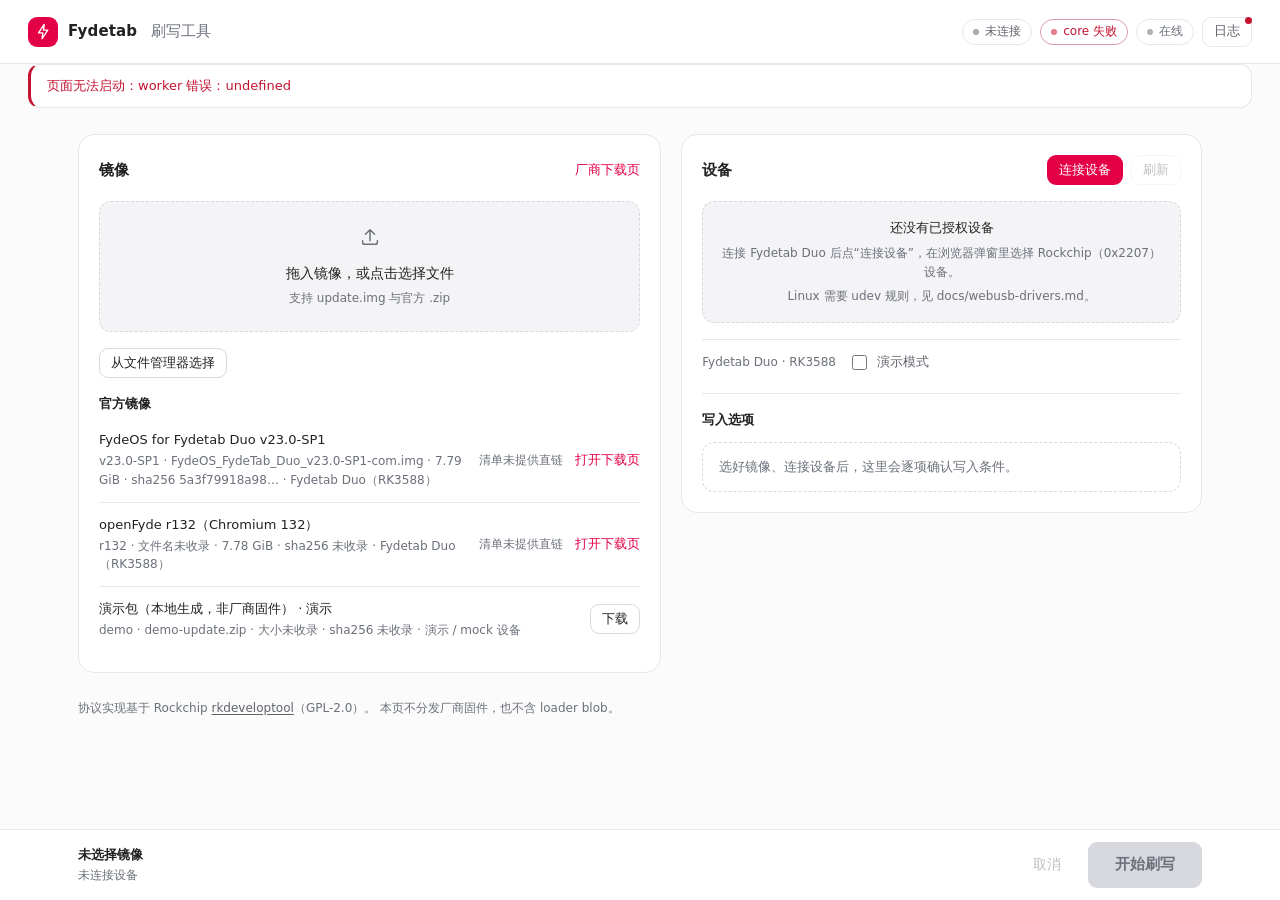
==== web/app/index.html @ c20f9115 "web/app: 重做界面为工作台布局（镜像 / 设备 / 写入 + 日志抽屉） 脱开旧的三区块纵向流，按刷写类工具的常见布局重排：左侧选镜像（拖放 + 官方清单），右侧设备与写入条件，主操作固定在底" ====
<!doctype html>
<html lang="zh-CN">
  <head>
    <meta charset="utf-8" />
    <meta name="viewport" content="width=device-width, initial-scale=1" />
    <meta name="color-scheme" content="light dark" />
    <meta name="theme-color" content="#fbfbfc" />
    <title>Fydetab 刷写工具</title>
    <link rel="manifest" href="./manifest.webmanifest" />
    <link rel="icon" href="./icons/icon-192.png" sizes="192x192" type="image/png" />
    <link rel="apple-touch-icon" href="./icons/icon-192.png" />
    <link rel="stylesheet" href="./styles.css" />
  </head>
  <body>
    <header class="appbar">
      <div class="brand">
        <span class="brand-mark" aria-hidden="true">
          <svg viewBox="0 0 24 24" width="17" height="17" fill="none" stroke="currentColor" stroke-width="1.9" stroke-linecap="round" stroke-linejoin="round">
            <path d="M13 2 5 14h6l-1 8 8-12h-6l1-8Z" />
          </svg>
        </span>
        <span class="brand-name">Fydetab <span class="brand-sub">刷写工具</span></span>
      </div>

      <div class="appbar-meta">
        <span id="mode-badge" class="pill" data-mode="none">未连接</span>
        <span id="core-badge" class="pill quiet" data-core="loading">内核加载中</span>
        <span id="net-badge" class="pill quiet" data-net="online">在线</span>
        <button id="btn-drawer" class="btn ghost small" type="button" aria-expanded="false" aria-controls="drawer">日志</button>
      </div>
    </header>

    <div id="banner" class="banner" role="status" hidden></div>

    <main id="main" class="board">
      <section class="panel panel-image" aria-labelledby="h-image">
        <header class="panel-head">
          <h2 id="h-image">镜像</h2>
          <a class="link" href="https://fydeos.io/download" target="_blank" rel="noreferrer">厂商下载页</a>
        </header>

        <label class="dropzone" id="dropzone" for="file-image" tabindex="0">
          <input id="file-image" type="file" accept=".img,.bin,.zip,application/octet-stream,application/zip" />
          <span class="dropzone-icon" aria-hidden="true">
            <svg viewBox="0 0 24 24" width="22" height="22" fill="none" stroke="currentColor" stroke-width="1.6" stroke-linecap="round" stroke-linejoin="round">
              <path d="M12 16V4m0 0L7 9m5-5 5 5" /><path d="M4 16v2a2 2 0 0 0 2 2h12a2 2 0 0 0 2-2v-2" />
            </svg>
          </span>
          <span class="dropzone-main" id="image-label">拖入镜像，或点击选择文件</span>
          <span class="dropzone-sub">支持 update.img 与官方 .zip</span>
        </label>

        <div class="row-actions">
          <button id="btn-pick-image" class="btn secondary small" type="button">从文件管理器选择</button>
          <button id="btn-demo-image" class="btn ghost small" type="button" hidden>载入演示镜像</button>
        </div>

        <div class="section-head">
          <h3>官方镜像</h3>
          <span id="catalog-note" class="note"></span>
        </div>
        <div id="image-catalog" class="catalog"><p class="muted">正在读取镜像清单…</p></div>

        <p id="fsa-note" class="note"></p>
        <pre id="image-summary" class="meta" hidden></pre>
        <pre id="zip-summary" class="meta" hidden></pre>

        <div id="download-progress" class="progress" hidden>
          <div class="track"><span id="download-bar" class="fill"></span></div>
          <div class="progress-row">
            <p id="download-text" class="progress-text"></p>
            <span class="progress-actions">
              <button id="btn-download-cancel" class="btn ghost small" type="button">取消</button>
              <a id="download-fallback" class="link" target="_blank" rel="noreferrer" hidden>新标签页打开</a>
            </span>
          </div>
        </div>

        <div class="verify">
          <div class="verify-head">
            <h3>完整性</h3>
            <span class="spacer"></span>
            <label class="check-inline">
              <input id="chk-full-verify" type="checkbox" checked />
              <span>完整校验</span>
            </label>
            <button id="btn-verify" class="btn ghost small" type="button" disabled>校验</button>
          </div>
          <div id="verify-progress" class="progress" hidden>
            <div class="track small"><span id="verify-bar" class="fill"></span></div>
            <p id="verify-progress-text" class="progress-text"></p>
          </div>
          <p id="verify-hint" class="note"></p>
          <ul id="verify-checks" class="checks compact"></ul>
          <p id="verify-summary" class="status-line" data-tone=""></p>
        </div>
      </section>

      <section class="panel panel-device" aria-labelledby="h-device">
        <header class="panel-head">
          <h2 id="h-device">设备</h2>
          <div class="panel-actions">
            <button id="btn-authorize" class="btn primary small" type="button">连接设备</button>
            <button id="btn-refresh" class="btn ghost small" type="button">刷新</button>
          </div>
        </header>

        <div id="devices" class="devices"></div>
        <p id="device-selected" class="note"></p>

        <div class="device-foot">
          <span class="note">Fydetab Duo · RK3588</span>
          <label class="check-inline">
            <input id="chk-mock" type="checkbox" />
            <span>演示模式</span>
          </label>
        </div>

        <div id="reconnect" class="reconnect" hidden>
          <h4>设备已断开</h4>
          <ol id="reconnect-steps"></ol>
          <div class="row-actions">
            <button id="btn-reconnect-auth" class="btn primary small" type="button">重新授权</button>
            <button id="btn-reconnect-dismiss" class="btn ghost small" type="button">稍后</button>
          </div>
        </div>

        <div class="write-block">
          <div class="section-head">
            <h3>写入选项</h3>
          </div>
          <ul id="checklist" class="checks gates"></ul>

          <div class="erase-row">
            <label class="field">
              <span>分区尾部未覆盖部分</span>
              <select id="erase-mode">
                <option value="none">保持原内容</option>
                <option value="fill">写 0xFF</option>
                <option value="erase-lba">ERASE_LBA 擦除</option>
              </select>
            </label>
            <label class="check-inline">
              <input id="chk-erase-confirm" type="checkbox" />
              <span>确认此处置</span>
            </label>
          </div>

          <div id="write-failure" class="failure" hidden>
            <strong id="write-failure-title">刷写失败</strong>
            <p id="write-failure-detail"></p>
            <ol id="write-failure-steps"></ol>
          </div>
        </div>
      </section>

      <footer class="board-foot">
        协议实现基于 Rockchip
        <a href="https://github.com/rockchip-linux/rkdeveloptool" target="_blank" rel="noreferrer">rkdeveloptool</a>（GPL-2.0）。
        本页不分发厂商固件，也不含 loader blob。
      </footer>
    </main>

    <div class="actionbar">
      <div id="write-progress" class="action-progress" hidden>
        <div class="track"><span id="write-bar" class="fill"></span></div>
      </div>
      <div class="action-inner">
        <div class="action-summary">
          <span id="action-image" class="action-label">未选择镜像</span>
          <span id="action-device" class="action-sub">未连接设备</span>
          <p id="write-progress-text" class="action-progress-text"></p>
        </div>
        <div class="action-buttons">
          <button id="btn-cancel-write" class="btn ghost" type="button" disabled>取消</button>
          <button id="btn-write" class="btn primary lg" type="button" disabled>开始刷写</button>
        </div>
      </div>
    </div>

    <div class="scrim" id="scrim" hidden></div>

    <aside id="drawer" class="drawer" aria-label="日志与诊断" hidden>
      <div class="drawer-head">
        <div class="tabs" role="tablist">
          <button id="tab-log" class="tab" type="button" role="tab" aria-selected="true" aria-controls="pane-log">日志</button>
          <button id="tab-diag" class="tab" type="button" role="tab" aria-selected="false" aria-controls="pane-diag">诊断</button>
        </div>
        <button id="btn-drawer-close" class="btn ghost small" type="button">关闭</button>
      </div>

      <section id="pane-log" class="pane" role="tabpanel" aria-labelledby="tab-log">
        <div class="log-toolbar">
          <span id="log-count" class="note">0 条</span>
          <span class="progress-actions">
            <button id="btn-export-log" class="btn ghost small" type="button">NDJSON</button>
            <button id="btn-export-text" class="btn ghost small" type="button">文本</button>
            <button id="btn-clear-log" class="btn ghost small" type="button">清空</button>
            <button id="btn-toggle-log" class="btn ghost small" type="button" aria-expanded="true">收起</button>
          </span>
        </div>
        <div id="log-body" class="log-body">
          <ol id="log-lines" class="log-lines" aria-live="polite"></ol>
        </div>
      </section>

      <section id="pane-diag" class="pane" role="tabpanel" aria-labelledby="tab-diag" hidden>
        <details class="diag" open>
          <summary>设备状态</summary>
          <div id="state-panel" class="state"></div>
          <p id="readonly-note" class="note"></p>
          <h4>只读信息</h4>
          <div id="info-panel" class="info"><p class="muted">尚未读取。</p></div>
          <h4>错误</h4>
          <div id="errors" class="errors"><p class="muted">没有错误。</p></div>
        </details>

        <details class="diag">
          <summary>传输记录</summary>
          <p id="trace-count" class="note">0 条</p>
          <div class="table-wrap">
            <table class="grid">
              <thead>
                <tr><th>#</th><th>类型</th><th>命令 / stage</th><th>长度</th><th>ms</th><th>状态</th><th>数据</th></tr>
              </thead>
              <tbody id="trace-body"></tbody>
            </table>
          </div>
        </details>

        <details class="diag">
          <summary>命令</summary>
          <form id="command-form" class="command">
            <span class="prompt">›</span>
            <input id="command-input" type="text" autocomplete="off" spellcheck="false"
                   placeholder="ld | desc | cd <n> | sd <n> | db | info | help" />
            <button type="submit" class="btn primary small">运行</button>
          </form>
          <div class="quick">
            <button type="button" class="btn ghost small" data-command="ld">ld</button>
            <button type="button" class="btn ghost small" data-command="desc">desc</button>
            <button type="button" class="btn ghost small" data-command="cd 1">cd 1</button>
            <button type="button" class="btn ghost small" data-command="sd 1">sd 1</button>
            <button type="button" class="btn ghost small" data-command="info" data-cbw="true">info</button>
            <button id="btn-db" type="button" class="btn ghost small" data-cbw="true">Download Boot</button>
            <button type="button" class="btn ghost small" data-command="help">help</button>
            <button id="btn-clear" type="button" class="btn ghost small">清空输出</button>
          </div>
          <pre id="terminal" class="terminal" aria-live="polite"></pre>
          <pre id="uf-log" class="terminal small">尚未开始写入。</pre>
        </details>

        <details class="diag">
          <summary>写入计划与 loader</summary>
          <div class="row-actions">
            <label class="file" for="file-loader">
              <input id="file-loader" type="file" accept=".bin,application/octet-stream" />
              <span id="file-label">改用本地 loader…</span>
            </label>
            <button id="btn-demo-loader" type="button" class="btn ghost small" hidden>演示 loader</button>
            <button id="btn-clear-loader" type="button" class="btn ghost small">改回镜像自带</button>
            <button id="btn-plan" type="button" class="btn ghost small" disabled>重新生成计划</button>
          </div>
          <pre id="loader-summary" class="meta">尚未生成计划。</pre>
        </details>

        <details class="diag">
          <summary>安装与离线</summary>
          <div class="row-actions">
            <button id="btn-install" type="button" class="btn secondary small" hidden>安装为应用</button>
            <button id="btn-reload-app" type="button" class="btn ghost small" hidden>刷新页面</button>
          </div>
          <p id="install-note" class="note"></p>
          <p id="sw-note" class="note"></p>
        </details>
      </section>
    </aside>

    <script type="module" src="./shell.js"></script>
    <script type="module" src="./app.js"></script>
  </body>
</html>
---- web/app/styles.css ----
/* Fydetab WebFlasher — visual system
 *
 * FydeOS VI: primary #E40046 (Pantone 192C) + neutrals #222222 / #FFFFFF,
 * auxiliary #1AB2B2 · #0B9CDA · #4D6DCB · #FFCC00 for semantic accents.
 * Shape language follows Material 3: 14px surfaces, 10px controls, hairline
 * outlines instead of shadows, one accent used only on the primary action.
 * Type scale: 24 / 20 / 15 / 14 / 12. Spacing: 4px base, 8/12/16/24/32.
 */

:root {
  --brand: #e40046;
  --brand-deep: #d30035;
  --brand-soft: #fde8ee;
  --teal: #1ab2b2;
  --info: #0b9cda;
  --indigo: #4d6dcb;
  --amber: #8a5a00;

  --canvas: #fbfbfc;
  --surface: #ffffff;
  --sunken: #f4f4f6;
  --outline: #e7e7ec;
  --outline-strong: #d8d8df;
  --text: #222222;
  --text-2: #5f636b;
  --text-3: #6b707a;

  --ok: #0b7a54;
  --warn: #8a5a00;
  --err: #c41230;

  --r-lg: 16px;
  --r-md: 12px;
  --r-sm: 9px;

  --font: "IBM Plex Sans SC", "Noto Sans SC", "PingFang SC", "Microsoft YaHei",
    ui-sans-serif, system-ui, -apple-system, "Segoe UI", sans-serif;
  --mono: "Fira Code", ui-monospace, SFMono-Regular, Menlo, Consolas, monospace;

  --bar-h: 64px;
  --gutter: 28px;
}

@media (prefers-color-scheme: dark) {
  :root {
    --brand-soft: #3a1220;
    --canvas: #121214;
    --surface: #1a1a1d;
    --sunken: #202024;
    --outline: #2c2c32;
    --outline-strong: #3a3a42;
    --text: #f1f1f3;
    --text-2: #a9adb5;
    --text-3: #9195a0;

    --ok: #45c496;
    --warn: #e3b341;
    --err: #ff7b8a;
    --amber: #e3b341;
  }
}

* { box-sizing: border-box; }

html, body { height: 100%; }

body {
  margin: 0;
  font-family: var(--font);
  font-size: 14px;
  line-height: 1.55;
  color: var(--text);
  background: var(--canvas);
  -webkit-font-smoothing: antialiased;
  text-rendering: optimizeLegibility;
}

[hidden] { display: none !important; }

h1, h2, h3, h4, p, ul, ol { margin: 0; }
ul, ol { padding: 0; list-style: none; }
button, input, select, textarea { font: inherit; color: inherit; }
a { color: var(--brand); text-decoration: none; }
a:hover { text-decoration: underline; }

:focus-visible {
  outline: 2px solid var(--brand);
  outline-offset: 2px;
  border-radius: var(--r-sm);
}

code, pre { font-family: var(--mono); }

/* ---------------------------------------------------------------- app bar */

.appbar {
  position: sticky;
  top: 0;
  z-index: 30;
  display: flex;
  align-items: center;
  gap: 16px;
  height: var(--bar-h);
  padding: 0 var(--gutter);
  background: color-mix(in srgb, var(--surface) 88%, transparent);
  backdrop-filter: blur(12px);
  border-bottom: 1px solid var(--outline);
}

.brand {
  display: flex;
  align-items: center;
  gap: 10px;
  font-size: 15px;
  font-weight: 600;
  letter-spacing: 0.01em;
}

.brand-mark {
  display: grid;
  place-items: center;
  width: 30px;
  height: 30px;
  border-radius: 9px;
  color: #fff;
  background: var(--brand);
}

.brand-sub {
  margin-left: 8px;
  font-weight: 400;
  color: var(--text-3);
}

.appbar-meta {
  display: flex;
  align-items: center;
  gap: 8px;
  margin-left: auto;
}

.pill {
  display: inline-flex;
  align-items: center;
  gap: 6px;
  height: 26px;
  padding: 0 10px;
  border-radius: 999px;
  border: 1px solid var(--outline);
  background: var(--surface);
  font-size: 12px;
  color: var(--text-2);
  white-space: nowrap;
}

.pill::before {
  content: "";
  width: 6px;
  height: 6px;
  border-radius: 50%;
  background: currentColor;
  opacity: 0.55;
}

.pill.quiet { color: var(--text-3); }

/* The log button carries a dot while a new warning sits unread. */
#btn-drawer { position: relative; }
#btn-drawer.alert::after {
  content: "";
  position: absolute;
  top: -1px;
  right: -1px;
  width: 7px;
  height: 7px;
  border-radius: 50%;
  background: var(--err);
}
.pill[data-mode="loader"] { color: var(--ok); border-color: color-mix(in srgb, var(--ok) 35%, var(--outline)); }
.pill[data-mode="maskrom"] { color: var(--amber); border-color: color-mix(in srgb, var(--amber) 35%, var(--outline)); }
.pill[data-core="ok"] { color: var(--ok); }
.pill[data-core="error"] { color: var(--err); border-color: color-mix(in srgb, var(--err) 35%, var(--outline)); }
.pill[data-net="offline"] { color: var(--warn); }

/* ---------------------------------------------------------------- buttons */

.btn {
  display: inline-flex;
  align-items: center;
  justify-content: center;
  gap: 6px;
  height: 38px;
  padding: 0 16px;
  border-radius: var(--r-sm);
  border: 1px solid transparent;
  background: transparent;
  font-size: 14px;
  font-weight: 500;
  cursor: pointer;
  white-space: nowrap;
  transition: background-color 0.15s ease, border-color 0.15s ease, color 0.15s ease;
}

.btn.small { height: 30px; padding: 0 11px; font-size: 13px; }
.btn.lg { height: 46px; padding: 0 26px; font-size: 15px; font-weight: 600; }

.btn.primary { background: var(--brand); color: #fff; }
.btn.primary:hover:not(:disabled) { background: var(--brand-deep); }
.btn.secondary { background: var(--surface); border-color: var(--outline-strong); color: var(--text); }
.btn.secondary:hover:not(:disabled) { border-color: var(--text-3); }
.btn.ghost { color: var(--text-2); border-color: transparent; }
.btn.ghost:hover:not(:disabled) { background: var(--sunken); color: var(--text); }
.btn.ghost.small { border-color: var(--outline); background: var(--surface); }
.btn.ghost.small:hover:not(:disabled) { border-color: var(--outline-strong); }

.btn:disabled { opacity: 0.4; cursor: not-allowed; }

.btn.primary.lg:disabled { background: var(--outline-strong); color: var(--text-3); opacity: 1; }

.link { font-size: 13px; color: var(--brand); }

/* ---------------------------------------------------------------- banner */

.banner {
  margin: 0 var(--gutter);
  padding: 11px 16px;
  border-radius: var(--r-md);
  border: 1px solid var(--outline);
  border-left: 3px solid var(--info);
  background: var(--surface);
  font-size: 13px;
  color: var(--text-2);
}

.banner[data-tone="warn"] { border-left-color: var(--amber); }
.banner[data-tone="error"] { border-left-color: var(--err); color: var(--err); }
.banner[data-tone="info"] { border-left-color: var(--info); }

/* ---------------------------------------------------------------- board */

.board {
  display: grid;
  grid-template-columns: minmax(0, 1.12fr) minmax(0, 1fr);
  align-items: start;
  gap: 20px;
  max-width: 1180px;
  margin: 0 auto;
  padding: 26px var(--gutter) calc(var(--bar-h) + 110px);
}

.panel {
  display: flex;
  flex-direction: column;
  gap: 16px;
  padding: 20px;
  border: 1px solid var(--outline);
  border-radius: var(--r-lg);
  background: var(--surface);
}

.panel-head {
  display: flex;
  align-items: center;
  gap: 12px;
  min-height: 30px;
}

.panel-head h2 {
  font-size: 15px;
  font-weight: 600;
  letter-spacing: 0.01em;
}

.panel-head .link { margin-left: auto; }
.panel-actions { display: flex; gap: 8px; margin-left: auto; }

.section-head {
  display: flex;
  align-items: baseline;
  gap: 10px;
}

.section-head h3 {
  font-size: 13px;
  font-weight: 600;
  color: var(--text);
}

.section-head .note { margin-left: auto; }

.board-foot {
  grid-column: 1 / -1;
  padding-top: 6px;
  font-size: 12px;
  color: var(--text-3);
}

.board-foot a { color: var(--text-2); text-decoration: underline; text-underline-offset: 2px; }

/* ---------------------------------------------------------------- dropzone */

.dropzone {
  display: flex;
  flex-direction: column;
  align-items: center;
  gap: 4px;
  padding: 24px 16px;
  border: 1px dashed var(--outline-strong);
  border-radius: var(--r-md);
  background: var(--sunken);
  text-align: center;
  cursor: pointer;
  transition: border-color 0.15s ease, background-color 0.15s ease;
}

.dropzone:hover,
.dropzone[data-drag="true"] { border-color: var(--brand); background: var(--brand-soft); }
.dropzone input { display: none; }
.dropzone-icon { color: var(--text-3); margin-bottom: 4px; }
.dropzone-main { font-size: 14px; font-weight: 500; }
.dropzone-sub { font-size: 12px; color: var(--text-3); }

/* ---------------------------------------------------------------- catalog */

.catalog { display: flex; flex-direction: column; }

.catalog-row {
  display: flex;
  align-items: center;
  gap: 12px;
  padding: 12px 0;
  border-top: 1px solid var(--outline);
}

.catalog-row:first-child { border-top: 0; padding-top: 0; }

.catalog-meta { display: flex; flex-direction: column; gap: 2px; min-width: 0; }
.catalog-title { font-size: 13px; font-weight: 500; }
.catalog-sub { font-size: 12px; color: var(--text-3); overflow-wrap: anywhere; }
.catalog-actions { display: flex; align-items: center; gap: 12px; margin-left: auto; white-space: nowrap; }
.catalog-actions > * { flex: none; }
.catalog-actions .hint { font-size: 12px; color: var(--text-3); }
.catalog-actions .link { font-size: 13px; }

/* ---------------------------------------------------------------- verify */

.verify {
  display: flex;
  flex-direction: column;
  gap: 10px;
  padding-top: 14px;
  border-top: 1px solid var(--outline);
}

.verify-head { display: flex; align-items: center; gap: 10px; }
.verify-head h3 { font-size: 13px; font-weight: 600; }
.verify-head .spacer { flex: 1; }

.check-inline {
  display: inline-flex;
  align-items: center;
  gap: 7px;
  font-size: 13px;
  color: var(--text-2);
  cursor: pointer;
  user-select: none;
}
.check-inline input { width: 15px; height: 15px; accent-color: var(--brand); }
.check-inline.push { margin-left: auto; }

/* ---------------------------------------------------------------- checks */

.checks { display: flex; flex-direction: column; gap: 8px; }

.gate-empty {
  padding: 14px 16px;
  border: 1px dashed var(--outline-strong);
  border-radius: var(--r-md);
  font-size: 13px;
  color: var(--text-3);
}

.check {
  display: flex;
  gap: 10px;
  padding: 10px 12px;
  border: 1px solid var(--outline);
  border-radius: var(--r-sm);
  background: var(--surface);
}

.checks.compact .check { padding: 6px 0; border: 0; border-top: 1px solid var(--outline); border-radius: 0; }
.checks.compact .check:first-child { border-top: 0; }

.check-mark {
  flex: none;
  display: grid;
  place-items: center;
  width: 16px;
  height: 16px;
  margin-top: 1px;
  border-radius: 50%;
  font-size: 10px;
  font-weight: 700;
  color: var(--text-3);
  background: var(--sunken);
}

.check-body { display: flex; flex-direction: column; gap: 1px; min-width: 0; }
.check-label { font-size: 13px; }
.check-detail { font-size: 12px; color: var(--text-3); }

.check.pass .check-mark { color: var(--ok); background: color-mix(in srgb, var(--ok) 14%, transparent); }
.check.warn .check-mark { color: var(--warn); background: color-mix(in srgb, var(--warn) 16%, transparent); }
.check.fail .check-mark { color: var(--err); background: color-mix(in srgb, var(--err) 14%, transparent); }
.check.fail .check-label { color: var(--err); }

.checks.gates .check { border-style: solid; }
.checks.gates .check.pass { background: transparent; }

/* A gate that already passes says one line; its evidence stays in the tooltip
   so the panel does not turn into a wall of text the moment things go right. */
.checks.gates .check.pass .check-label { color: var(--text-2); }
.checks.gates .check.pass .check-detail { display: none; }

.checks.gates .check.pending .check-label { color: var(--text-2); }

/* ---------------------------------------------------------------- devices */

.devices { display: flex; flex-direction: column; gap: 8px; }

.device-card {
  display: flex;
  flex-direction: column;
  gap: 4px;
  width: 100%;
  padding: 12px 14px;
  border: 1px solid var(--outline);
  border-radius: var(--r-md);
  background: var(--surface);
  text-align: left;
  cursor: pointer;
  transition: border-color 0.15s ease, background-color 0.15s ease;
}

.device-card:hover { border-color: var(--outline-strong); }

.device-card.selected {
  border-color: var(--brand);
  background: var(--brand-soft);
  box-shadow: inset 0 0 0 1px var(--brand);
}

.device-title { font-size: 13px; font-weight: 600; }
.device-meta { display: flex; align-items: center; gap: 8px; font-size: 12px; color: var(--text-3); }

.device-tag {
  padding: 1px 7px;
  border-radius: 999px;
  font-size: 11px;
  border: 1px solid var(--outline-strong);
  color: var(--text-2);
}

.device-tag[data-mode="MASKROM"] { color: var(--amber); border-color: color-mix(in srgb, var(--amber) 40%, var(--outline)); }
.device-tag[data-mode="LOADER"] { color: var(--ok); border-color: color-mix(in srgb, var(--ok) 40%, var(--outline)); }

.device-foot {
  display: flex;
  align-items: center;
  gap: 12px;
  padding-top: 12px;
  border-top: 1px solid var(--outline);
}

.device-foot .note { font-size: 12px; color: var(--text-3); }

.device-empty {
  display: flex;
  flex-direction: column;
  gap: 6px;
  padding: 16px;
  border: 1px dashed var(--outline-strong);
  border-radius: var(--r-md);
  background: var(--sunken);
  text-align: center;
}

.device-empty strong { font-size: 13px; font-weight: 500; }
.device-empty span { font-size: 12px; color: var(--text-3); }

.reconnect {
  display: flex;
  flex-direction: column;
  gap: 10px;
  padding: 14px;
  border: 1px solid color-mix(in srgb, var(--warn) 40%, var(--outline));
  border-radius: var(--r-md);
  background: color-mix(in srgb, var(--warn) 6%, var(--surface));
}

.reconnect h4 { font-size: 13px; font-weight: 600; }
.reconnect ol { display: flex; flex-direction: column; gap: 6px; padding-left: 18px; list-style: decimal; font-size: 12px; color: var(--text-2); }
.reconnect li.reconnect-cause { color: var(--text); }

/* ---------------------------------------------------------------- write */

.write-block {
  display: flex;
  flex-direction: column;
  gap: 12px;
  padding-top: 16px;
  margin-top: 4px;
  border-top: 1px solid var(--outline);
}

.erase-row { display: flex; align-items: flex-end; gap: 12px; flex-wrap: wrap; }

.field { display: flex; flex-direction: column; gap: 5px; font-size: 12px; color: var(--text-3); }

select,
input[type="text"] {
  height: 36px;
  padding: 0 10px;
  border: 1px solid var(--outline-strong);
  border-radius: var(--r-sm);
  background: var(--surface);
  color: var(--text);
  font-size: 13px;
}

select:focus-visible, input[type="text"]:focus-visible { border-color: var(--brand); }

.failure {
  display: flex;
  flex-direction: column;
  gap: 8px;
  padding: 14px;
  border: 1px solid color-mix(in srgb, var(--err) 35%, var(--outline));
  border-radius: var(--r-md);
  background: color-mix(in srgb, var(--err) 6%, var(--surface));
}

.failure strong { font-size: 13px; color: var(--err); }
.failure p { font-size: 12px; color: var(--text-2); overflow-wrap: anywhere; }
.failure ol { display: flex; flex-direction: column; gap: 4px; padding-left: 18px; list-style: decimal; font-size: 12px; color: var(--text-2); }

/* ---------------------------------------------------------------- progress */

.progress { display: flex; flex-direction: column; gap: 6px; }

.track {
  height: 6px;
  border-radius: 999px;
  background: var(--sunken);
  overflow: hidden;
}

.track.small { height: 4px; }

.fill {
  display: block;
  height: 100%;
  width: 0;
  border-radius: 999px;
  background: var(--brand);
  transition: width 0.2s ease;
}

.progress-row { display: flex; align-items: center; gap: 12px; }
.progress-text { font-size: 12px; color: var(--text-2); font-variant-numeric: tabular-nums; }
#write-progress.complete .fill { background: var(--ok); }
.progress-actions { display: flex; align-items: center; gap: 8px; margin-left: auto; }

/* ---------------------------------------------------------------- meta */

.meta {
  padding: 12px 14px;
  border-radius: var(--r-sm);
  background: var(--sunken);
  font-size: 12px;
  line-height: 1.7;
  color: var(--text-2);
  white-space: pre-wrap;
  overflow-wrap: anywhere;
  margin: 0;
}

.meta[data-tone="ok"] { color: var(--text-2); }
.meta[data-tone="error"] { color: var(--err); background: color-mix(in srgb, var(--err) 7%, var(--surface)); }

.note { font-size: 12px; color: var(--text-3); overflow-wrap: anywhere; }
.note:empty { display: none; }
.muted { font-size: 13px; color: var(--text-3); }

.status-line { font-size: 12px; color: var(--text-3); }
.status-line:empty { display: none; }
.status-line[data-tone="ok"] { color: var(--ok); }
.status-line[data-tone="warn"] { color: var(--warn); }
.status-line[data-tone="error"] { color: var(--err); }

.row-actions { display: flex; align-items: center; gap: 8px; flex-wrap: wrap; }
.row-actions .file span { font-size: 13px; }

.file { position: relative; display: inline-flex; align-items: center; }
.file input { position: absolute; inset: 0; opacity: 0; cursor: pointer; }
.file span {
  display: inline-flex;
  align-items: center;
  height: 30px;
  padding: 0 11px;
  border: 1px solid var(--outline);
  border-radius: var(--r-sm);
  background: var(--surface);
  font-size: 13px;
  color: var(--text-2);
  cursor: pointer;
}
.file:hover span { border-color: var(--outline-strong); color: var(--text); }

/* ---------------------------------------------------------------- action bar */

.actionbar {
  position: fixed;
  left: 0;
  right: 0;
  bottom: 0;
  z-index: 25;
  border-top: 1px solid var(--outline);
  background: color-mix(in srgb, var(--surface) 92%, transparent);
  backdrop-filter: blur(14px);
}

.action-inner {
  display: flex;
  align-items: center;
  gap: 16px;
  max-width: 1180px;
  margin: 0 auto;
  padding: 12px var(--gutter);
}

.action-summary { display: flex; flex-direction: column; gap: 1px; min-width: 0; }
.action-label { font-size: 13px; font-weight: 600; }
.action-sub { font-size: 12px; color: var(--text-3); }
.action-progress-text { font-size: 12px; color: var(--text-2); font-variant-numeric: tabular-nums; }

.action-buttons { display: flex; align-items: center; gap: 10px; margin-left: auto; }

.action-progress { padding: 10px var(--gutter) 0; max-width: 1180px; margin: 0 auto; }

/* ---------------------------------------------------------------- drawer */

.scrim {
  position: fixed;
  inset: 0;
  z-index: 40;
  background: rgba(20, 20, 24, 0.32);
  backdrop-filter: blur(1px);
}

.drawer {
  position: fixed;
  top: 0;
  right: 0;
  bottom: 0;
  z-index: 45;
  display: flex;
  flex-direction: column;
  width: min(560px, 100vw);
  background: var(--surface);
  border-left: 1px solid var(--outline);
  box-shadow: -16px 0 40px rgba(10, 10, 14, 0.12);
  animation: slide-in 0.18s ease-out;
}

@keyframes slide-in {
  from { transform: translateX(12px); opacity: 0.6; }
  to { transform: translateX(0); opacity: 1; }
}

.drawer-head {
  display: flex;
  align-items: center;
  gap: 12px;
  padding: 12px 16px;
  border-bottom: 1px solid var(--outline);
}

.tabs { display: flex; gap: 4px; }
.tab {
  height: 30px;
  padding: 0 12px;
  border: 0;
  border-radius: var(--r-sm);
  background: transparent;
  font-size: 13px;
  color: var(--text-3);
  cursor: pointer;
}
.tab[aria-selected="true"] { background: var(--sunken); color: var(--text); font-weight: 500; }
.drawer-head .btn { margin-left: auto; }

.pane { flex: 1; min-height: 0; overflow: auto; padding: 14px 16px 24px; }

.log-toolbar { display: flex; align-items: center; gap: 12px; padding-bottom: 10px; }

.log-body { overflow: auto; }

.log-lines {
  display: flex;
  flex-direction: column;
  gap: 1px;
  font-family: var(--mono);
  font-size: 11.5px;
  line-height: 1.6;
}

.log-line { display: flex; gap: 8px; padding: 2px 0; border-bottom: 1px solid color-mix(in srgb, var(--outline) 60%, transparent); }
.log-ts { color: var(--text-3); flex: none; font-variant-numeric: tabular-nums; }
.log-level { flex: none; width: 34px; color: var(--text-3); text-transform: lowercase; }
.log-source { flex: none; color: var(--indigo); }
.log-text { min-width: 0; overflow-wrap: anywhere; }
.log-line[data-level="warn"] .log-text, .log-line[data-level="warn"] .log-level { color: var(--warn); }
.log-line[data-level="error"] .log-text, .log-line[data-level="error"] .log-level { color: var(--err); }

/* ---------------------------------------------------------------- diagnostics */

.diag { border-bottom: 1px solid var(--outline); padding: 10px 0; }
.diag > summary {
  cursor: pointer;
  font-size: 13px;
  font-weight: 500;
  color: var(--text-2);
  list-style: none;
}
.diag > summary::-webkit-details-marker { display: none; }
.diag > summary::before { content: "▸ "; color: var(--text-3); }
.diag[open] > summary::before { content: "▾ "; }
.diag > * + * { margin-top: 10px; }

.diag h4 { font-size: 12px; font-weight: 600; color: var(--text-3); margin-top: 12px; }

.state { display: flex; flex-direction: column; gap: 6px; }
.state-row { display: flex; gap: 12px; font-size: 12px; }
.state-key { flex: none; width: 84px; color: var(--text-3); }
.state-value { min-width: 0; overflow-wrap: anywhere; }
.state-note { font-size: 12px; color: var(--warn); }

.info { display: grid; grid-template-columns: repeat(auto-fill, minmax(150px, 1fr)); gap: 8px; }
.info-card { padding: 10px 12px; border: 1px solid var(--outline); border-radius: var(--r-sm); }
.info-card h3 { font-size: 11px; font-weight: 600; color: var(--text-3); text-transform: uppercase; letter-spacing: 0.04em; }
.info-value { font-size: 12px; margin-top: 2px; }
.info-detail { display: block; font-size: 10.5px; color: var(--text-3); margin-top: 2px; overflow-wrap: anywhere; }

.errors { display: flex; flex-direction: column; gap: 4px; }
.error-text { font-size: 12px; color: var(--err); overflow-wrap: anywhere; }

.table-wrap { overflow-x: auto; border: 1px solid var(--outline); border-radius: var(--r-sm); }
.grid { width: 100%; border-collapse: collapse; font-size: 11px; font-family: var(--mono); }
.grid th, .grid td { padding: 5px 8px; text-align: left; border-bottom: 1px solid var(--outline); white-space: nowrap; }
.grid th { color: var(--text-3); font-weight: 500; background: var(--sunken); }
.grid tr.error td { color: var(--err); }

.command { display: flex; align-items: center; gap: 8px; }
.command .prompt { color: var(--text-3); }
.command input { flex: 1; }

.quick { display: flex; flex-wrap: wrap; gap: 6px; }

.terminal {
  min-height: 120px;
  max-height: 260px;
  overflow: auto;
  padding: 10px 12px;
  border-radius: var(--r-sm);
  background: var(--sunken);
  font-family: var(--mono);
  font-size: 11.5px;
  line-height: 1.6;
  white-space: pre-wrap;
  overflow-wrap: anywhere;
  margin: 0;
}
.terminal.small { min-height: 60px; max-height: 160px; }
.terminal .line.error { color: var(--err); }
.terminal .line.warn { color: var(--warn); }
.terminal .line.muted { color: var(--text-3); }
.terminal .line.prompt { color: var(--text-3); }

/* ---------------------------------------------------------------- responsive */

@media (max-width: 1000px) {
  .board { grid-template-columns: minmax(0, 1fr); }
}

@media (max-width: 640px) {
  :root { --gutter: 16px; }

  .appbar { gap: 8px; padding: 0 var(--gutter); }
  .brand { font-size: 14px; }
  .brand-sub, #core-badge { display: none; }
  .appbar-meta { gap: 6px; }
  .pill { padding: 0 8px; }

  /* 窄屏下每条镜像一行放不下：标题/元信息占一行，动作落到下一行右侧 */
  .catalog-row { flex-wrap: wrap; gap: 8px; }
  .catalog-meta { flex: 1 1 100%; }
  .catalog-actions { margin-left: 0; }
  .panel { padding: 16px; border-radius: var(--r-md); }
  .action-inner { gap: 10px; }
  .action-label { font-size: 12px; }
  .action-buttons .btn.primary.lg { height: 42px; padding: 0 18px; }
  .drawer { width: 100vw; }
}

@media (prefers-reduced-motion: reduce) {
  *, *::before, *::after { animation: none !important; transition: none !important; }
}
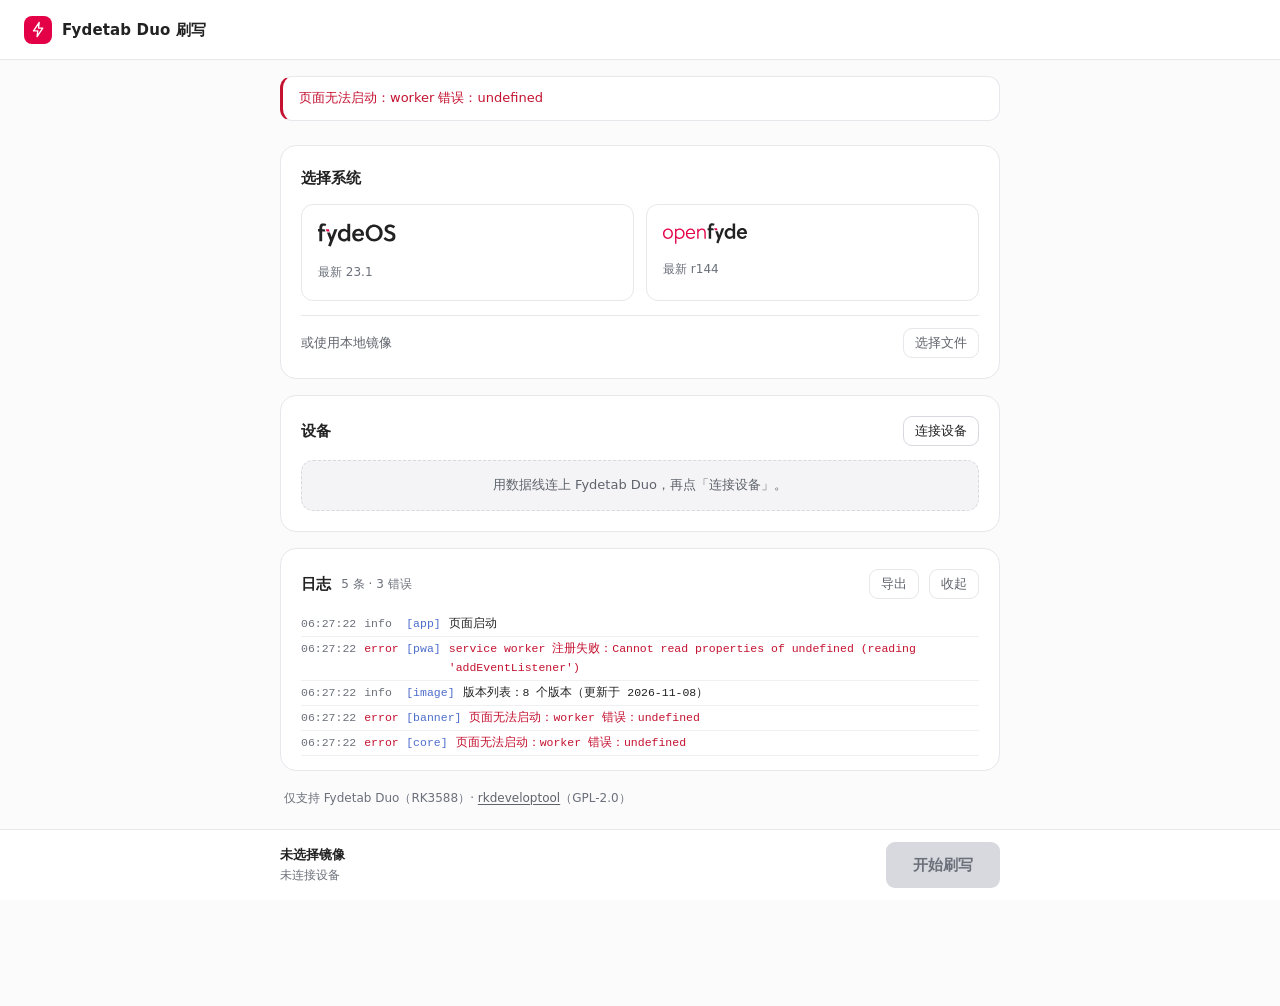
==== commit cf214c14: "web/app: 精简为面向普通用户的单页（选系统 / 设备 / 日志） - 页面上只留两个品牌按钮（FydeOS / openFyde），点开选版本；清单换成真实的   8 个官方版本（FydeOS" ====
--- a/web/app/index.html
+++ b/web/app/index.html
@@ -5,7 +5,7 @@
     <meta name="viewport" content="width=device-width, initial-scale=1" />
     <meta name="color-scheme" content="light dark" />
     <meta name="theme-color" content="#fbfbfc" />
-    <title>Fydetab 刷写工具</title>
+    <title>Fydetab Duo 刷写工具</title>
     <link rel="manifest" href="./manifest.webmanifest" />
     <link rel="icon" href="./icons/icon-192.png" sizes="192x192" type="image/png" />
     <link rel="apple-touch-icon" href="./icons/icon-192.png" />
@@ -19,51 +19,25 @@
             <path d="M13 2 5 14h6l-1 8 8-12h-6l1-8Z" />
           </svg>
         </span>
-        <span class="brand-name">Fydetab <span class="brand-sub">刷写工具</span></span>
-      </div>
-
-      <div class="appbar-meta">
-        <span id="mode-badge" class="pill" data-mode="none">未连接</span>
-        <span id="core-badge" class="pill quiet" data-core="loading">内核加载中</span>
-        <span id="net-badge" class="pill quiet" data-net="online">在线</span>
-        <button id="btn-drawer" class="btn ghost small" type="button" aria-expanded="false" aria-controls="drawer">日志</button>
+        <span class="brand-name">Fydetab Duo 刷写</span>
       </div>
     </header>
 
     <div id="banner" class="banner" role="status" hidden></div>
 
-    <main id="main" class="board">
-      <section class="panel panel-image" aria-labelledby="h-image">
-        <header class="panel-head">
-          <h2 id="h-image">镜像</h2>
-          <a class="link" href="https://fydeos.io/download" target="_blank" rel="noreferrer">厂商下载页</a>
-        </header>
+    <main id="main" class="page">
+      <section class="card card-image" aria-labelledby="h-image">
+        <h2 id="h-image">选择系统</h2>
 
-        <label class="dropzone" id="dropzone" for="file-image" tabindex="0">
-          <input id="file-image" type="file" accept=".img,.bin,.zip,application/octet-stream,application/zip" />
-          <span class="dropzone-icon" aria-hidden="true">
-            <svg viewBox="0 0 24 24" width="22" height="22" fill="none" stroke="currentColor" stroke-width="1.6" stroke-linecap="round" stroke-linejoin="round">
-              <path d="M12 16V4m0 0L7 9m5-5 5 5" /><path d="M4 16v2a2 2 0 0 0 2 2h12a2 2 0 0 0 2-2v-2" />
-            </svg>
-          </span>
-          <span class="dropzone-main" id="image-label">拖入镜像，或点击选择文件</span>
-          <span class="dropzone-sub">支持 update.img 与官方 .zip</span>
-        </label>
-
-        <div class="row-actions">
-          <button id="btn-pick-image" class="btn secondary small" type="button">从文件管理器选择</button>
-          <button id="btn-demo-image" class="btn ghost small" type="button" hidden>载入演示镜像</button>
+        <div id="image-choices" class="choices">
+          <p class="muted">正在读取版本…</p>
         </div>
 
-        <div class="section-head">
-          <h3>官方镜像</h3>
-          <span id="catalog-note" class="note"></span>
+        <div class="file-row">
+          <span class="file-name" id="image-label">或使用本地镜像</span>
+          <button id="btn-pick-image" class="btn ghost small" type="button">选择文件</button>
+          <input id="file-image" type="file" accept=".img,.bin,.zip,application/octet-stream,application/zip" />
         </div>
-        <div id="image-catalog" class="catalog"><p class="muted">正在读取镜像清单…</p></div>
-
-        <p id="fsa-note" class="note"></p>
-        <pre id="image-summary" class="meta" hidden></pre>
-        <pre id="zip-summary" class="meta" hidden></pre>
 
         <div id="download-progress" class="progress" hidden>
           <div class="track"><span id="download-bar" class="fill"></span></div>
@@ -71,79 +45,56 @@
             <p id="download-text" class="progress-text"></p>
             <span class="progress-actions">
               <button id="btn-download-cancel" class="btn ghost small" type="button">取消</button>
-              <a id="download-fallback" class="link" target="_blank" rel="noreferrer" hidden>新标签页打开</a>
+              <a id="download-fallback" class="link" target="_blank" rel="noreferrer" hidden>在新标签页下载</a>
             </span>
           </div>
         </div>
 
-        <div class="verify">
-          <div class="verify-head">
-            <h3>完整性</h3>
-            <span class="spacer"></span>
-            <label class="check-inline">
-              <input id="chk-full-verify" type="checkbox" checked />
-              <span>完整校验</span>
-            </label>
-            <button id="btn-verify" class="btn ghost small" type="button" disabled>校验</button>
-          </div>
-          <div id="verify-progress" class="progress" hidden>
-            <div class="track small"><span id="verify-bar" class="fill"></span></div>
-            <p id="verify-progress-text" class="progress-text"></p>
-          </div>
-          <p id="verify-hint" class="note"></p>
-          <ul id="verify-checks" class="checks compact"></ul>
-          <p id="verify-summary" class="status-line" data-tone=""></p>
+        <div id="verify-progress" class="progress" hidden>
+          <div class="track small"><span id="verify-bar" class="fill"></span></div>
+          <p id="verify-progress-text" class="progress-text"></p>
         </div>
+
+        <p id="image-summary" class="note" hidden></p>
+        <p id="fsa-note" class="note"></p>
       </section>
 
-      <section class="panel panel-device" aria-labelledby="h-device">
-        <header class="panel-head">
+      <section class="card card-device" aria-labelledby="h-device">
+        <div class="card-head">
           <h2 id="h-device">设备</h2>
-          <div class="panel-actions">
-            <button id="btn-authorize" class="btn primary small" type="button">连接设备</button>
-            <button id="btn-refresh" class="btn ghost small" type="button">刷新</button>
-          </div>
-        </header>
+          <span class="spacer"></span>
+          <button id="btn-refresh" class="btn ghost small" type="button" hidden>刷新</button>
+          <button id="btn-authorize" class="btn secondary small" type="button">连接设备</button>
+        </div>
 
         <div id="devices" class="devices"></div>
         <p id="device-selected" class="note"></p>
 
-        <div class="device-foot">
-          <span class="note">Fydetab Duo · RK3588</span>
-          <label class="check-inline">
-            <input id="chk-mock" type="checkbox" />
-            <span>演示模式</span>
-          </label>
-        </div>
-
         <div id="reconnect" class="reconnect" hidden>
-          <h4>设备已断开</h4>
+          <p class="reconnect-title">设备已断开</p>
           <ol id="reconnect-steps"></ol>
           <div class="row-actions">
-            <button id="btn-reconnect-auth" class="btn primary small" type="button">重新授权</button>
+            <button id="btn-reconnect-auth" class="btn secondary small" type="button">重新连接</button>
             <button id="btn-reconnect-dismiss" class="btn ghost small" type="button">稍后</button>
           </div>
         </div>
 
-        <div class="write-block">
-          <div class="section-head">
-            <h3>写入选项</h3>
-          </div>
-          <ul id="checklist" class="checks gates"></ul>
+        <div id="write-block" class="write-block">
+          <ul id="checklist" class="checks gates" hidden></ul>
 
-          <div class="erase-row">
-            <label class="field">
-              <span>分区尾部未覆盖部分</span>
-              <select id="erase-mode">
-                <option value="none">保持原内容</option>
-                <option value="fill">写 0xFF</option>
-                <option value="erase-lba">ERASE_LBA 擦除</option>
+          <div id="erase-row" class="erase-row" hidden>
+            <p id="erase-title" class="erase-title"></p>
+            <div class="erase-controls">
+              <select id="erase-mode" aria-label="没覆盖到的空间怎么处理">
+                <option value="none">保持原样</option>
+                <option value="fill">填 0xFF</option>
+                <option value="erase-lba">整段擦除</option>
               </select>
-            </label>
-            <label class="check-inline">
-              <input id="chk-erase-confirm" type="checkbox" />
-              <span>确认此处置</span>
-            </label>
+              <label class="check-inline">
+                <input id="chk-erase-confirm" type="checkbox" />
+                <span>就按这个处理</span>
+              </label>
+            </div>
           </div>
 
           <div id="write-failure" class="failure" hidden>
@@ -154,129 +105,60 @@
         </div>
       </section>
 
-      <footer class="board-foot">
-        协议实现基于 Rockchip
-        <a href="https://github.com/rockchip-linux/rkdeveloptool" target="_blank" rel="noreferrer">rkdeveloptool</a>（GPL-2.0）。
-        本页不分发厂商固件，也不含 loader blob。
+      <section class="card card-log" aria-labelledby="h-log">
+        <div class="card-head">
+          <h2 id="h-log">日志</h2>
+          <span id="log-count" class="note"></span>
+          <span class="spacer"></span>
+          <button id="btn-export-log" class="btn ghost small" type="button">导出</button>
+          <button id="btn-toggle-log" class="btn ghost small" type="button" aria-expanded="false">展开</button>
+        </div>
+        <div id="log-body" class="log-body" hidden>
+          <ol id="log-lines" class="log-lines" aria-live="polite"></ol>
+          <p id="log-empty" class="muted">还没有记录。</p>
+        </div>
+      </section>
+
+      <footer class="page-foot">
+        <p>
+          仅支持 Fydetab Duo（RK3588）·
+          <a href="https://github.com/rockchip-linux/rkdeveloptool" target="_blank" rel="noreferrer">rkdeveloptool</a>（GPL-2.0）
+        </p>
+        <p class="foot-actions">
+          <button id="btn-install" class="btn ghost small" type="button" hidden>安装到桌面</button>
+          <button id="btn-reload-app" class="btn ghost small" type="button" hidden>刷新页面</button>
+          <span id="install-note" class="note"></span>
+        </p>
       </footer>
     </main>
 
     <div class="actionbar">
-      <div id="write-progress" class="action-progress" hidden>
+      <div class="action-progress" id="write-progress" hidden>
         <div class="track"><span id="write-bar" class="fill"></span></div>
       </div>
       <div class="action-inner">
         <div class="action-summary">
           <span id="action-image" class="action-label">未选择镜像</span>
           <span id="action-device" class="action-sub">未连接设备</span>
-          <p id="write-progress-text" class="action-progress-text"></p>
+          <p id="write-progress-text" class="action-sub" hidden></p>
         </div>
         <div class="action-buttons">
-          <button id="btn-cancel-write" class="btn ghost" type="button" disabled>取消</button>
+          <button id="btn-cancel-write" class="btn ghost" type="button" disabled hidden>取消</button>
           <button id="btn-write" class="btn primary lg" type="button" disabled>开始刷写</button>
         </div>
       </div>
     </div>
 
-    <div class="scrim" id="scrim" hidden></div>
+    <dialog id="version-dialog" class="dialog">
+      <div class="dialog-head">
+        <h2 id="version-title">选择版本</h2>
+        <button id="btn-close-versions" class="btn ghost small" type="button">关闭</button>
+      </div>
+      <ul id="version-list" class="versions"></ul>
+    </dialog>
 
-    <aside id="drawer" class="drawer" aria-label="日志与诊断" hidden>
-      <div class="drawer-head">
-        <div class="tabs" role="tablist">
-          <button id="tab-log" class="tab" type="button" role="tab" aria-selected="true" aria-controls="pane-log">日志</button>
-          <button id="tab-diag" class="tab" type="button" role="tab" aria-selected="false" aria-controls="pane-diag">诊断</button>
-        </div>
-        <button id="btn-drawer-close" class="btn ghost small" type="button">关闭</button>
-      </div>
+    <span id="sw-note" class="sr-only"></span>
 
-      <section id="pane-log" class="pane" role="tabpanel" aria-labelledby="tab-log">
-        <div class="log-toolbar">
-          <span id="log-count" class="note">0 条</span>
-          <span class="progress-actions">
-            <button id="btn-export-log" class="btn ghost small" type="button">NDJSON</button>
-            <button id="btn-export-text" class="btn ghost small" type="button">文本</button>
-            <button id="btn-clear-log" class="btn ghost small" type="button">清空</button>
-            <button id="btn-toggle-log" class="btn ghost small" type="button" aria-expanded="true">收起</button>
-          </span>
-        </div>
-        <div id="log-body" class="log-body">
-          <ol id="log-lines" class="log-lines" aria-live="polite"></ol>
-        </div>
-      </section>
-
-      <section id="pane-diag" class="pane" role="tabpanel" aria-labelledby="tab-diag" hidden>
-        <details class="diag" open>
-          <summary>设备状态</summary>
-          <div id="state-panel" class="state"></div>
-          <p id="readonly-note" class="note"></p>
-          <h4>只读信息</h4>
-          <div id="info-panel" class="info"><p class="muted">尚未读取。</p></div>
-          <h4>错误</h4>
-          <div id="errors" class="errors"><p class="muted">没有错误。</p></div>
-        </details>
-
-        <details class="diag">
-          <summary>传输记录</summary>
-          <p id="trace-count" class="note">0 条</p>
-          <div class="table-wrap">
-            <table class="grid">
-              <thead>
-                <tr><th>#</th><th>类型</th><th>命令 / stage</th><th>长度</th><th>ms</th><th>状态</th><th>数据</th></tr>
-              </thead>
-              <tbody id="trace-body"></tbody>
-            </table>
-          </div>
-        </details>
-
-        <details class="diag">
-          <summary>命令</summary>
-          <form id="command-form" class="command">
-            <span class="prompt">›</span>
-            <input id="command-input" type="text" autocomplete="off" spellcheck="false"
-                   placeholder="ld | desc | cd <n> | sd <n> | db | info | help" />
-            <button type="submit" class="btn primary small">运行</button>
-          </form>
-          <div class="quick">
-            <button type="button" class="btn ghost small" data-command="ld">ld</button>
-            <button type="button" class="btn ghost small" data-command="desc">desc</button>
-            <button type="button" class="btn ghost small" data-command="cd 1">cd 1</button>
-            <button type="button" class="btn ghost small" data-command="sd 1">sd 1</button>
-            <button type="button" class="btn ghost small" data-command="info" data-cbw="true">info</button>
-            <button id="btn-db" type="button" class="btn ghost small" data-cbw="true">Download Boot</button>
-            <button type="button" class="btn ghost small" data-command="help">help</button>
-            <button id="btn-clear" type="button" class="btn ghost small">清空输出</button>
-          </div>
-          <pre id="terminal" class="terminal" aria-live="polite"></pre>
-          <pre id="uf-log" class="terminal small">尚未开始写入。</pre>
-        </details>
-
-        <details class="diag">
-          <summary>写入计划与 loader</summary>
-          <div class="row-actions">
-            <label class="file" for="file-loader">
-              <input id="file-loader" type="file" accept=".bin,application/octet-stream" />
-              <span id="file-label">改用本地 loader…</span>
-            </label>
-            <button id="btn-demo-loader" type="button" class="btn ghost small" hidden>演示 loader</button>
-            <button id="btn-clear-loader" type="button" class="btn ghost small">改回镜像自带</button>
-            <button id="btn-plan" type="button" class="btn ghost small" disabled>重新生成计划</button>
-          </div>
-          <pre id="loader-summary" class="meta">尚未生成计划。</pre>
-        </details>
-
-        <details class="diag">
-          <summary>安装与离线</summary>
-          <div class="row-actions">
-            <button id="btn-install" type="button" class="btn secondary small" hidden>安装为应用</button>
-            <button id="btn-reload-app" type="button" class="btn ghost small" hidden>刷新页面</button>
-          </div>
-          <p id="install-note" class="note"></p>
-          <p id="sw-note" class="note"></p>
-        </details>
-      </section>
-    </aside>
-
-    <script type="module" src="./shell.js"></script>
     <script type="module" src="./app.js"></script>
   </body>
 </html>
--- a/web/app/styles.css
+++ b/web/app/styles.css
@@ -1,10 +1,13 @@
-/* Fydetab WebFlasher — visual system
+/* Fydetab Duo 刷写工具 — visual system
  *
  * FydeOS VI: primary #E40046 (Pantone 192C) + neutrals #222222 / #FFFFFF,
- * auxiliary #1AB2B2 · #0B9CDA · #4D6DCB · #FFCC00 for semantic accents.
- * Shape language follows Material 3: 14px surfaces, 10px controls, hairline
+ * auxiliary #1AB2B2 · #0B9CDA · #4D6DCB · #FFCC00 for semantic accents only.
+ * Shape language follows Material 3: 16px surfaces, 12px controls, hairline
  * outlines instead of shadows, one accent used only on the primary action.
- * Type scale: 24 / 20 / 15 / 14 / 12. Spacing: 4px base, 8/12/16/24/32.
+ * Type scale: 22 / 17 / 14 / 13 / 12. Spacing: 4px base, 8/12/16/24/32.
+ *
+ * One column, one job per card: 选系统 → 连接设备 → 日志. Anything a person
+ * does not need to finish the flash lives in the log, not on the page.
  */
 
 :root {
@@ -37,8 +40,9 @@
     ui-sans-serif, system-ui, -apple-system, "Segoe UI", sans-serif;
   --mono: "Fira Code", ui-monospace, SFMono-Regular, Menlo, Consolas, monospace;
 
-  --bar-h: 64px;
-  --gutter: 28px;
+  --bar-h: 60px;
+  --gutter: 24px;
+  --measure: 720px;
 }
 
 @media (prefers-color-scheme: dark) {
@@ -68,7 +72,7 @@
   margin: 0;
   font-family: var(--font);
   font-size: 14px;
-  line-height: 1.55;
+  line-height: 1.6;
   color: var(--text);
   background: var(--canvas);
   -webkit-font-smoothing: antialiased;
@@ -90,6 +94,17 @@
 }
 
 code, pre { font-family: var(--mono); }
+
+.sr-only {
+  position: absolute;
+  width: 1px;
+  height: 1px;
+  margin: -1px;
+  padding: 0;
+  overflow: hidden;
+  clip-path: inset(50%);
+  white-space: nowrap;
+}
 
 /* ---------------------------------------------------------------- app bar */
 
@@ -119,68 +134,12 @@
 .brand-mark {
   display: grid;
   place-items: center;
-  width: 30px;
-  height: 30px;
-  border-radius: 9px;
+  width: 28px;
+  height: 28px;
+  border-radius: 8px;
   color: #fff;
   background: var(--brand);
 }
-
-.brand-sub {
-  margin-left: 8px;
-  font-weight: 400;
-  color: var(--text-3);
-}
-
-.appbar-meta {
-  display: flex;
-  align-items: center;
-  gap: 8px;
-  margin-left: auto;
-}
-
-.pill {
-  display: inline-flex;
-  align-items: center;
-  gap: 6px;
-  height: 26px;
-  padding: 0 10px;
-  border-radius: 999px;
-  border: 1px solid var(--outline);
-  background: var(--surface);
-  font-size: 12px;
-  color: var(--text-2);
-  white-space: nowrap;
-}
-
-.pill::before {
-  content: "";
-  width: 6px;
-  height: 6px;
-  border-radius: 50%;
-  background: currentColor;
-  opacity: 0.55;
-}
-
-.pill.quiet { color: var(--text-3); }
-
-/* The log button carries a dot while a new warning sits unread. */
-#btn-drawer { position: relative; }
-#btn-drawer.alert::after {
-  content: "";
-  position: absolute;
-  top: -1px;
-  right: -1px;
-  width: 7px;
-  height: 7px;
-  border-radius: 50%;
-  background: var(--err);
-}
-.pill[data-mode="loader"] { color: var(--ok); border-color: color-mix(in srgb, var(--ok) 35%, var(--outline)); }
-.pill[data-mode="maskrom"] { color: var(--amber); border-color: color-mix(in srgb, var(--amber) 35%, var(--outline)); }
-.pill[data-core="ok"] { color: var(--ok); }
-.pill[data-core="error"] { color: var(--err); border-color: color-mix(in srgb, var(--err) 35%, var(--outline)); }
-.pill[data-net="offline"] { color: var(--warn); }
 
 /* ---------------------------------------------------------------- buttons */
 
@@ -222,7 +181,8 @@
 /* ---------------------------------------------------------------- banner */
 
 .banner {
-  margin: 0 var(--gutter);
+  max-width: var(--measure);
+  margin: 16px auto 0;
   padding: 11px 16px;
   border-radius: var(--r-md);
   border: 1px solid var(--outline);
@@ -236,203 +196,177 @@
 .banner[data-tone="error"] { border-left-color: var(--err); color: var(--err); }
 .banner[data-tone="info"] { border-left-color: var(--info); }
 
-/* ---------------------------------------------------------------- board */
-
-.board {
-  display: grid;
-  grid-template-columns: minmax(0, 1.12fr) minmax(0, 1fr);
-  align-items: start;
-  gap: 20px;
-  max-width: 1180px;
+/* ---------------------------------------------------------------- page */
+
+.page {
+  display: flex;
+  flex-direction: column;
+  gap: 16px;
+  max-width: calc(var(--measure) + var(--gutter) * 2);
   margin: 0 auto;
-  padding: 26px var(--gutter) calc(var(--bar-h) + 110px);
-}
-
-.panel {
-  display: flex;
-  flex-direction: column;
-  gap: 16px;
+  padding: 24px var(--gutter) calc(var(--bar-h) + 128px);
+}
+
+.card {
+  display: flex;
+  flex-direction: column;
+  gap: 14px;
   padding: 20px;
   border: 1px solid var(--outline);
   border-radius: var(--r-lg);
   background: var(--surface);
 }
 
-.panel-head {
-  display: flex;
-  align-items: center;
-  gap: 12px;
-  min-height: 30px;
-}
-
-.panel-head h2 {
+.card h2 {
   font-size: 15px;
   font-weight: 600;
   letter-spacing: 0.01em;
 }
 
-.panel-head .link { margin-left: auto; }
-.panel-actions { display: flex; gap: 8px; margin-left: auto; }
-
-.section-head {
-  display: flex;
-  align-items: baseline;
+.card-head {
+  display: flex;
+  align-items: center;
   gap: 10px;
-}
-
-.section-head h3 {
-  font-size: 13px;
-  font-weight: 600;
-  color: var(--text);
-}
-
-.section-head .note { margin-left: auto; }
-
-.board-foot {
-  grid-column: 1 / -1;
-  padding-top: 6px;
+  min-height: 30px;
+}
+
+.card-head .spacer { flex: 1; }
+
+.page-foot {
+  display: flex;
+  flex-direction: column;
+  gap: 8px;
+  padding: 2px 4px;
   font-size: 12px;
   color: var(--text-3);
 }
 
-.board-foot a { color: var(--text-2); text-decoration: underline; text-underline-offset: 2px; }
-
-/* ---------------------------------------------------------------- dropzone */
-
-.dropzone {
-  display: flex;
-  flex-direction: column;
-  align-items: center;
-  gap: 4px;
-  padding: 24px 16px;
-  border: 1px dashed var(--outline-strong);
+.page-foot a { color: var(--text-2); text-decoration: underline; text-underline-offset: 2px; }
+.foot-actions { display: flex; align-items: center; gap: 8px; flex-wrap: wrap; }
+
+/* ---------------------------------------------------------------- brands */
+
+.choices {
+  display: grid;
+  grid-template-columns: repeat(2, minmax(0, 1fr));
+  gap: 12px;
+}
+
+.brand-button {
+  display: flex;
+  flex-direction: column;
+  align-items: flex-start;
+  gap: 10px;
+  padding: 18px 16px;
+  border: 1px solid var(--outline);
   border-radius: var(--r-md);
-  background: var(--sunken);
-  text-align: center;
+  background: var(--surface);
+  text-align: left;
   cursor: pointer;
   transition: border-color 0.15s ease, background-color 0.15s ease;
 }
 
-.dropzone:hover,
-.dropzone[data-drag="true"] { border-color: var(--brand); background: var(--brand-soft); }
-.dropzone input { display: none; }
-.dropzone-icon { color: var(--text-3); margin-bottom: 4px; }
-.dropzone-main { font-size: 14px; font-weight: 500; }
-.dropzone-sub { font-size: 12px; color: var(--text-3); }
-
-/* ---------------------------------------------------------------- catalog */
-
-.catalog { display: flex; flex-direction: column; }
-
-.catalog-row {
-  display: flex;
-  align-items: center;
-  gap: 12px;
-  padding: 12px 0;
+.brand-button:hover { border-color: var(--outline-strong); background: var(--sunken); }
+.brand-button:disabled { opacity: 0.5; cursor: not-allowed; }
+
+.brand-logo {
+  width: auto;
+  height: 24px;
+  color: var(--text);
+}
+
+.brand-button[data-brand="openfyde"] .brand-logo { height: 21px; }
+
+.brand-sub {
+  font-size: 12px;
+  color: var(--text-3);
+}
+
+.file-row {
+  display: flex;
+  align-items: center;
+  gap: 10px;
+  padding-top: 12px;
   border-top: 1px solid var(--outline);
 }
 
-.catalog-row:first-child { border-top: 0; padding-top: 0; }
-
-.catalog-meta { display: flex; flex-direction: column; gap: 2px; min-width: 0; }
-.catalog-title { font-size: 13px; font-weight: 500; }
-.catalog-sub { font-size: 12px; color: var(--text-3); overflow-wrap: anywhere; }
-.catalog-actions { display: flex; align-items: center; gap: 12px; margin-left: auto; white-space: nowrap; }
-.catalog-actions > * { flex: none; }
-.catalog-actions .hint { font-size: 12px; color: var(--text-3); }
-.catalog-actions .link { font-size: 13px; }
-
-/* ---------------------------------------------------------------- verify */
-
-.verify {
-  display: flex;
-  flex-direction: column;
-  gap: 10px;
-  padding-top: 14px;
-  border-top: 1px solid var(--outline);
-}
-
-.verify-head { display: flex; align-items: center; gap: 10px; }
-.verify-head h3 { font-size: 13px; font-weight: 600; }
-.verify-head .spacer { flex: 1; }
-
-.check-inline {
-  display: inline-flex;
-  align-items: center;
-  gap: 7px;
+.file-name {
+  min-width: 0;
+  flex: 1;
   font-size: 13px;
   color: var(--text-2);
+  overflow: hidden;
+  text-overflow: ellipsis;
+  white-space: nowrap;
+}
+
+.file-name.has-file { color: var(--text); font-weight: 500; }
+
+#file-image { display: none; }
+
+/* ---------------------------------------------------------------- versions */
+
+.dialog {
+  width: min(460px, calc(100vw - 32px));
+  padding: 0;
+  border: 1px solid var(--outline);
+  border-radius: var(--r-lg);
+  background: var(--surface);
+  color: var(--text);
+}
+
+.dialog::backdrop { background: rgba(20, 20, 24, 0.32); }
+
+.dialog-head {
+  display: flex;
+  align-items: center;
+  gap: 12px;
+  padding: 16px 18px 12px;
+  border-bottom: 1px solid var(--outline);
+}
+
+.dialog-head h2 { flex: 1; font-size: 15px; font-weight: 600; }
+
+.versions { display: flex; flex-direction: column; padding: 6px 8px 12px; max-height: min(60vh, 420px); overflow: auto; }
+
+.version {
+  display: flex;
+  align-items: center;
+  gap: 12px;
+  width: 100%;
+  padding: 12px 10px;
+  border: 0;
+  border-radius: var(--r-sm);
+  background: transparent;
+  text-align: left;
   cursor: pointer;
-  user-select: none;
-}
-.check-inline input { width: 15px; height: 15px; accent-color: var(--brand); }
-.check-inline.push { margin-left: auto; }
-
-/* ---------------------------------------------------------------- checks */
-
-.checks { display: flex; flex-direction: column; gap: 8px; }
-
-.gate-empty {
-  padding: 14px 16px;
-  border: 1px dashed var(--outline-strong);
-  border-radius: var(--r-md);
-  font-size: 13px;
-  color: var(--text-3);
-}
-
-.check {
-  display: flex;
+}
+
+.version:hover:not(:disabled) { background: var(--sunken); }
+.version:disabled { opacity: 0.5; cursor: not-allowed; }
+
+.version-body { display: flex; flex-direction: column; gap: 1px; min-width: 0; flex: 1; }
+.version-name { font-size: 13px; font-weight: 500; }
+.version-meta { font-size: 12px; color: var(--text-3); }
+.version-tag {
+  flex: none;
+  padding: 1px 8px;
+  border-radius: 999px;
+  border: 1px solid color-mix(in srgb, var(--brand) 35%, var(--outline));
+  color: var(--brand);
+  font-size: 11px;
+}
+
+.versions-empty { padding: 16px 10px; font-size: 13px; color: var(--text-3); }
+
+/* ---------------------------------------------------------------- devices */
+
+.devices { display: flex; flex-direction: column; gap: 8px; }
+
+.device-card {
+  display: flex;
+  align-items: center;
   gap: 10px;
-  padding: 10px 12px;
-  border: 1px solid var(--outline);
-  border-radius: var(--r-sm);
-  background: var(--surface);
-}
-
-.checks.compact .check { padding: 6px 0; border: 0; border-top: 1px solid var(--outline); border-radius: 0; }
-.checks.compact .check:first-child { border-top: 0; }
-
-.check-mark {
-  flex: none;
-  display: grid;
-  place-items: center;
-  width: 16px;
-  height: 16px;
-  margin-top: 1px;
-  border-radius: 50%;
-  font-size: 10px;
-  font-weight: 700;
-  color: var(--text-3);
-  background: var(--sunken);
-}
-
-.check-body { display: flex; flex-direction: column; gap: 1px; min-width: 0; }
-.check-label { font-size: 13px; }
-.check-detail { font-size: 12px; color: var(--text-3); }
-
-.check.pass .check-mark { color: var(--ok); background: color-mix(in srgb, var(--ok) 14%, transparent); }
-.check.warn .check-mark { color: var(--warn); background: color-mix(in srgb, var(--warn) 16%, transparent); }
-.check.fail .check-mark { color: var(--err); background: color-mix(in srgb, var(--err) 14%, transparent); }
-.check.fail .check-label { color: var(--err); }
-
-.checks.gates .check { border-style: solid; }
-.checks.gates .check.pass { background: transparent; }
-
-/* A gate that already passes says one line; its evidence stays in the tooltip
-   so the panel does not turn into a wall of text the moment things go right. */
-.checks.gates .check.pass .check-label { color: var(--text-2); }
-.checks.gates .check.pass .check-detail { display: none; }
-
-.checks.gates .check.pending .check-label { color: var(--text-2); }
-
-/* ---------------------------------------------------------------- devices */
-
-.devices { display: flex; flex-direction: column; gap: 8px; }
-
-.device-card {
-  display: flex;
-  flex-direction: column;
-  gap: 4px;
   width: 100%;
   padding: 12px 14px;
   border: 1px solid var(--outline);
@@ -451,8 +385,9 @@
   box-shadow: inset 0 0 0 1px var(--brand);
 }
 
-.device-title { font-size: 13px; font-weight: 600; }
-.device-meta { display: flex; align-items: center; gap: 8px; font-size: 12px; color: var(--text-3); }
+.device-title { font-size: 13px; font-weight: 600; min-width: 0; }
+
+.device-meta { display: flex; align-items: center; gap: 8px; margin-left: auto; font-size: 12px; color: var(--text-3); }
 
 .device-tag {
   padding: 1px 7px;
@@ -465,29 +400,15 @@
 .device-tag[data-mode="MASKROM"] { color: var(--amber); border-color: color-mix(in srgb, var(--amber) 40%, var(--outline)); }
 .device-tag[data-mode="LOADER"] { color: var(--ok); border-color: color-mix(in srgb, var(--ok) 40%, var(--outline)); }
 
-.device-foot {
-  display: flex;
-  align-items: center;
-  gap: 12px;
-  padding-top: 12px;
-  border-top: 1px solid var(--outline);
-}
-
-.device-foot .note { font-size: 12px; color: var(--text-3); }
-
 .device-empty {
-  display: flex;
-  flex-direction: column;
-  gap: 6px;
-  padding: 16px;
+  padding: 14px 16px;
   border: 1px dashed var(--outline-strong);
   border-radius: var(--r-md);
   background: var(--sunken);
+  font-size: 13px;
+  color: var(--text-2);
   text-align: center;
 }
-
-.device-empty strong { font-size: 13px; font-weight: 500; }
-.device-empty span { font-size: 12px; color: var(--text-3); }
 
 .reconnect {
   display: flex;
@@ -499,24 +420,70 @@
   background: color-mix(in srgb, var(--warn) 6%, var(--surface));
 }
 
-.reconnect h4 { font-size: 13px; font-weight: 600; }
+.reconnect-title { font-size: 13px; font-weight: 600; }
 .reconnect ol { display: flex; flex-direction: column; gap: 6px; padding-left: 18px; list-style: decimal; font-size: 12px; color: var(--text-2); }
 .reconnect li.reconnect-cause { color: var(--text); }
 
-/* ---------------------------------------------------------------- write */
+/* ---------------------------------------------------------------- checks */
 
 .write-block {
   display: flex;
   flex-direction: column;
   gap: 12px;
-  padding-top: 16px;
-  margin-top: 4px;
+}
+
+/* The block only exists when it has something to say: a rule or a gap under an
+   empty card is the kind of noise this page is trying to lose. */
+.write-block:not(:has(> :not([hidden]))) { display: none; }
+
+.write-block > *:not([hidden]) ~ *:not([hidden]) {
+  padding-top: 12px;
   border-top: 1px solid var(--outline);
 }
 
-.erase-row { display: flex; align-items: flex-end; gap: 12px; flex-wrap: wrap; }
-
-.field { display: flex; flex-direction: column; gap: 5px; font-size: 12px; color: var(--text-3); }
+.checks { display: flex; flex-direction: column; }
+
+.check {
+  display: flex;
+  align-items: baseline;
+  gap: 10px;
+  padding: 8px 0;
+  border-top: 1px solid color-mix(in srgb, var(--outline) 70%, transparent);
+}
+
+.check:first-child { border-top: 0; }
+
+.check-mark {
+  flex: none;
+  display: grid;
+  place-items: center;
+  width: 16px;
+  height: 16px;
+  border-radius: 50%;
+  font-size: 10px;
+  font-weight: 700;
+  color: var(--text-3);
+  background: var(--sunken);
+}
+
+.check-body { display: flex; flex-direction: column; gap: 1px; min-width: 0; }
+.check-label { font-size: 13px; }
+.check-detail { font-size: 12px; color: var(--text-3); }
+
+.check.pass .check-mark { color: var(--ok); background: color-mix(in srgb, var(--ok) 14%, transparent); }
+.check.warn .check-mark { color: var(--warn); background: color-mix(in srgb, var(--warn) 16%, transparent); }
+.check.fail .check-mark { color: var(--err); background: color-mix(in srgb, var(--err) 14%, transparent); }
+.check.fail .check-label { color: var(--err); }
+
+.checks.gates .check.pending .check-label { color: var(--text-2); }
+
+/* ---------------------------------------------------------------- erase */
+
+.erase-row { display: flex; flex-direction: column; gap: 9px; }
+
+.erase-title { font-size: 13px; color: var(--text-2); }
+
+.erase-controls { display: flex; align-items: center; gap: 12px; flex-wrap: wrap; }
 
 select,
 input[type="text"] {
@@ -531,6 +498,17 @@
 
 select:focus-visible, input[type="text"]:focus-visible { border-color: var(--brand); }
 
+.check-inline {
+  display: inline-flex;
+  align-items: center;
+  gap: 7px;
+  font-size: 13px;
+  color: var(--text-2);
+  cursor: pointer;
+  user-select: none;
+}
+.check-inline input { width: 15px; height: 15px; accent-color: var(--brand); }
+
 .failure {
   display: flex;
   flex-direction: column;
@@ -575,7 +553,7 @@
 /* ---------------------------------------------------------------- meta */
 
 .meta {
-  padding: 12px 14px;
+  padding: 10px 12px;
   border-radius: var(--r-sm);
   background: var(--sunken);
   font-size: 12px;
@@ -586,37 +564,48 @@
   margin: 0;
 }
 
-.meta[data-tone="ok"] { color: var(--text-2); }
 .meta[data-tone="error"] { color: var(--err); background: color-mix(in srgb, var(--err) 7%, var(--surface)); }
 
 .note { font-size: 12px; color: var(--text-3); overflow-wrap: anywhere; }
+
+/* The one-line verdict under the version buttons: readable, not a footnote. */
+#image-summary {
+  font-size: 13px;
+  color: var(--text-2);
+  font-variant-numeric: tabular-nums;
+}
+
+#image-summary[data-tone="error"] { color: var(--err); }
 .note:empty { display: none; }
 .muted { font-size: 13px; color: var(--text-3); }
 
-.status-line { font-size: 12px; color: var(--text-3); }
-.status-line:empty { display: none; }
-.status-line[data-tone="ok"] { color: var(--ok); }
-.status-line[data-tone="warn"] { color: var(--warn); }
-.status-line[data-tone="error"] { color: var(--err); }
-
 .row-actions { display: flex; align-items: center; gap: 8px; flex-wrap: wrap; }
-.row-actions .file span { font-size: 13px; }
-
-.file { position: relative; display: inline-flex; align-items: center; }
-.file input { position: absolute; inset: 0; opacity: 0; cursor: pointer; }
-.file span {
-  display: inline-flex;
-  align-items: center;
-  height: 30px;
-  padding: 0 11px;
-  border: 1px solid var(--outline);
-  border-radius: var(--r-sm);
-  background: var(--surface);
-  font-size: 13px;
-  color: var(--text-2);
-  cursor: pointer;
-}
-.file:hover span { border-color: var(--outline-strong); color: var(--text); }
+
+/* ---------------------------------------------------------------- log */
+
+.card-log { padding-bottom: 14px; }
+
+.log-body { max-height: 220px; overflow: auto; overscroll-behavior: contain; }
+
+.log-lines {
+  display: flex;
+  flex-direction: column;
+  gap: 1px;
+  font-family: var(--mono);
+  font-size: 11.5px;
+  line-height: 1.65;
+}
+
+.log-line { display: flex; gap: 8px; padding: 2px 0; border-bottom: 1px solid color-mix(in srgb, var(--outline) 60%, transparent); }
+.log-ts { color: var(--text-3); flex: none; font-variant-numeric: tabular-nums; }
+.log-level { flex: none; width: 34px; color: var(--text-3); text-transform: lowercase; }
+.log-source { flex: none; color: var(--indigo); }
+.log-text { min-width: 0; overflow-wrap: anywhere; }
+.log-line[data-level="warn"] .log-text, .log-line[data-level="warn"] .log-level { color: var(--warn); }
+.log-line[data-level="error"] .log-text, .log-line[data-level="error"] .log-level { color: var(--err); }
+
+#log-empty { padding: 4px 0; }
+#log-empty:not([hidden]) { display: block; }
 
 /* ---------------------------------------------------------------- action bar */
 
@@ -635,7 +624,7 @@
   display: flex;
   align-items: center;
   gap: 16px;
-  max-width: 1180px;
+  max-width: calc(var(--measure) + var(--gutter) * 2);
   margin: 0 auto;
   padding: 12px var(--gutter);
 }
@@ -643,175 +632,38 @@
 .action-summary { display: flex; flex-direction: column; gap: 1px; min-width: 0; }
 .action-label { font-size: 13px; font-weight: 600; }
 .action-sub { font-size: 12px; color: var(--text-3); }
-.action-progress-text { font-size: 12px; color: var(--text-2); font-variant-numeric: tabular-nums; }
+.action-sub { font-variant-numeric: tabular-nums; }
 
 .action-buttons { display: flex; align-items: center; gap: 10px; margin-left: auto; }
 
-.action-progress { padding: 10px var(--gutter) 0; max-width: 1180px; margin: 0 auto; }
-
-/* ---------------------------------------------------------------- drawer */
-
-.scrim {
-  position: fixed;
-  inset: 0;
-  z-index: 40;
-  background: rgba(20, 20, 24, 0.32);
-  backdrop-filter: blur(1px);
-}
-
-.drawer {
-  position: fixed;
-  top: 0;
-  right: 0;
-  bottom: 0;
-  z-index: 45;
-  display: flex;
-  flex-direction: column;
-  width: min(560px, 100vw);
-  background: var(--surface);
-  border-left: 1px solid var(--outline);
-  box-shadow: -16px 0 40px rgba(10, 10, 14, 0.12);
-  animation: slide-in 0.18s ease-out;
-}
-
-@keyframes slide-in {
-  from { transform: translateX(12px); opacity: 0.6; }
-  to { transform: translateX(0); opacity: 1; }
-}
-
-.drawer-head {
-  display: flex;
-  align-items: center;
-  gap: 12px;
-  padding: 12px 16px;
-  border-bottom: 1px solid var(--outline);
-}
-
-.tabs { display: flex; gap: 4px; }
-.tab {
-  height: 30px;
-  padding: 0 12px;
-  border: 0;
-  border-radius: var(--r-sm);
-  background: transparent;
-  font-size: 13px;
-  color: var(--text-3);
-  cursor: pointer;
-}
-.tab[aria-selected="true"] { background: var(--sunken); color: var(--text); font-weight: 500; }
-.drawer-head .btn { margin-left: auto; }
-
-.pane { flex: 1; min-height: 0; overflow: auto; padding: 14px 16px 24px; }
-
-.log-toolbar { display: flex; align-items: center; gap: 12px; padding-bottom: 10px; }
-
-.log-body { overflow: auto; }
-
-.log-lines {
-  display: flex;
-  flex-direction: column;
-  gap: 1px;
-  font-family: var(--mono);
-  font-size: 11.5px;
-  line-height: 1.6;
-}
-
-.log-line { display: flex; gap: 8px; padding: 2px 0; border-bottom: 1px solid color-mix(in srgb, var(--outline) 60%, transparent); }
-.log-ts { color: var(--text-3); flex: none; font-variant-numeric: tabular-nums; }
-.log-level { flex: none; width: 34px; color: var(--text-3); text-transform: lowercase; }
-.log-source { flex: none; color: var(--indigo); }
-.log-text { min-width: 0; overflow-wrap: anywhere; }
-.log-line[data-level="warn"] .log-text, .log-line[data-level="warn"] .log-level { color: var(--warn); }
-.log-line[data-level="error"] .log-text, .log-line[data-level="error"] .log-level { color: var(--err); }
-
-/* ---------------------------------------------------------------- diagnostics */
-
-.diag { border-bottom: 1px solid var(--outline); padding: 10px 0; }
-.diag > summary {
-  cursor: pointer;
-  font-size: 13px;
-  font-weight: 500;
-  color: var(--text-2);
-  list-style: none;
-}
-.diag > summary::-webkit-details-marker { display: none; }
-.diag > summary::before { content: "▸ "; color: var(--text-3); }
-.diag[open] > summary::before { content: "▾ "; }
-.diag > * + * { margin-top: 10px; }
-
-.diag h4 { font-size: 12px; font-weight: 600; color: var(--text-3); margin-top: 12px; }
-
-.state { display: flex; flex-direction: column; gap: 6px; }
-.state-row { display: flex; gap: 12px; font-size: 12px; }
-.state-key { flex: none; width: 84px; color: var(--text-3); }
-.state-value { min-width: 0; overflow-wrap: anywhere; }
-.state-note { font-size: 12px; color: var(--warn); }
-
-.info { display: grid; grid-template-columns: repeat(auto-fill, minmax(150px, 1fr)); gap: 8px; }
-.info-card { padding: 10px 12px; border: 1px solid var(--outline); border-radius: var(--r-sm); }
-.info-card h3 { font-size: 11px; font-weight: 600; color: var(--text-3); text-transform: uppercase; letter-spacing: 0.04em; }
-.info-value { font-size: 12px; margin-top: 2px; }
-.info-detail { display: block; font-size: 10.5px; color: var(--text-3); margin-top: 2px; overflow-wrap: anywhere; }
-
-.errors { display: flex; flex-direction: column; gap: 4px; }
-.error-text { font-size: 12px; color: var(--err); overflow-wrap: anywhere; }
-
-.table-wrap { overflow-x: auto; border: 1px solid var(--outline); border-radius: var(--r-sm); }
-.grid { width: 100%; border-collapse: collapse; font-size: 11px; font-family: var(--mono); }
-.grid th, .grid td { padding: 5px 8px; text-align: left; border-bottom: 1px solid var(--outline); white-space: nowrap; }
-.grid th { color: var(--text-3); font-weight: 500; background: var(--sunken); }
-.grid tr.error td { color: var(--err); }
-
-.command { display: flex; align-items: center; gap: 8px; }
-.command .prompt { color: var(--text-3); }
-.command input { flex: 1; }
-
-.quick { display: flex; flex-wrap: wrap; gap: 6px; }
-
-.terminal {
-  min-height: 120px;
-  max-height: 260px;
-  overflow: auto;
-  padding: 10px 12px;
-  border-radius: var(--r-sm);
-  background: var(--sunken);
-  font-family: var(--mono);
-  font-size: 11.5px;
-  line-height: 1.6;
-  white-space: pre-wrap;
-  overflow-wrap: anywhere;
-  margin: 0;
-}
-.terminal.small { min-height: 60px; max-height: 160px; }
-.terminal .line.error { color: var(--err); }
-.terminal .line.warn { color: var(--warn); }
-.terminal .line.muted { color: var(--text-3); }
-.terminal .line.prompt { color: var(--text-3); }
+.action-progress {
+  max-width: calc(var(--measure) + var(--gutter) * 2);
+  margin: 0 auto;
+  padding: 10px var(--gutter) 0;
+}
 
 /* ---------------------------------------------------------------- responsive */
-
-@media (max-width: 1000px) {
-  .board { grid-template-columns: minmax(0, 1fr); }
-}
 
 @media (max-width: 640px) {
   :root { --gutter: 16px; }
 
-  .appbar { gap: 8px; padding: 0 var(--gutter); }
+  .appbar { gap: 8px; }
   .brand { font-size: 14px; }
-  .brand-sub, #core-badge { display: none; }
-  .appbar-meta { gap: 6px; }
-  .pill { padding: 0 8px; }
-
-  /* 窄屏下每条镜像一行放不下：标题/元信息占一行，动作落到下一行右侧 */
-  .catalog-row { flex-wrap: wrap; gap: 8px; }
-  .catalog-meta { flex: 1 1 100%; }
-  .catalog-actions { margin-left: 0; }
-  .panel { padding: 16px; border-radius: var(--r-md); }
+
+  .banner { margin: 12px var(--gutter) 0; }
+  .page { padding-top: 16px; gap: 12px; }
+  .card { padding: 16px; border-radius: var(--r-md); }
+
+  .choices { grid-template-columns: minmax(0, 1fr); }
+  .brand-button { flex-direction: row; align-items: center; padding: 14px; }
+  .brand-sub { margin-left: auto; }
+
+  .device-card { flex-wrap: wrap; }
+  .device-meta { margin-left: 0; }
+
   .action-inner { gap: 10px; }
   .action-label { font-size: 12px; }
   .action-buttons .btn.primary.lg { height: 42px; padding: 0 18px; }
-  .drawer { width: 100vw; }
 }
 
 @media (prefers-reduced-motion: reduce) {
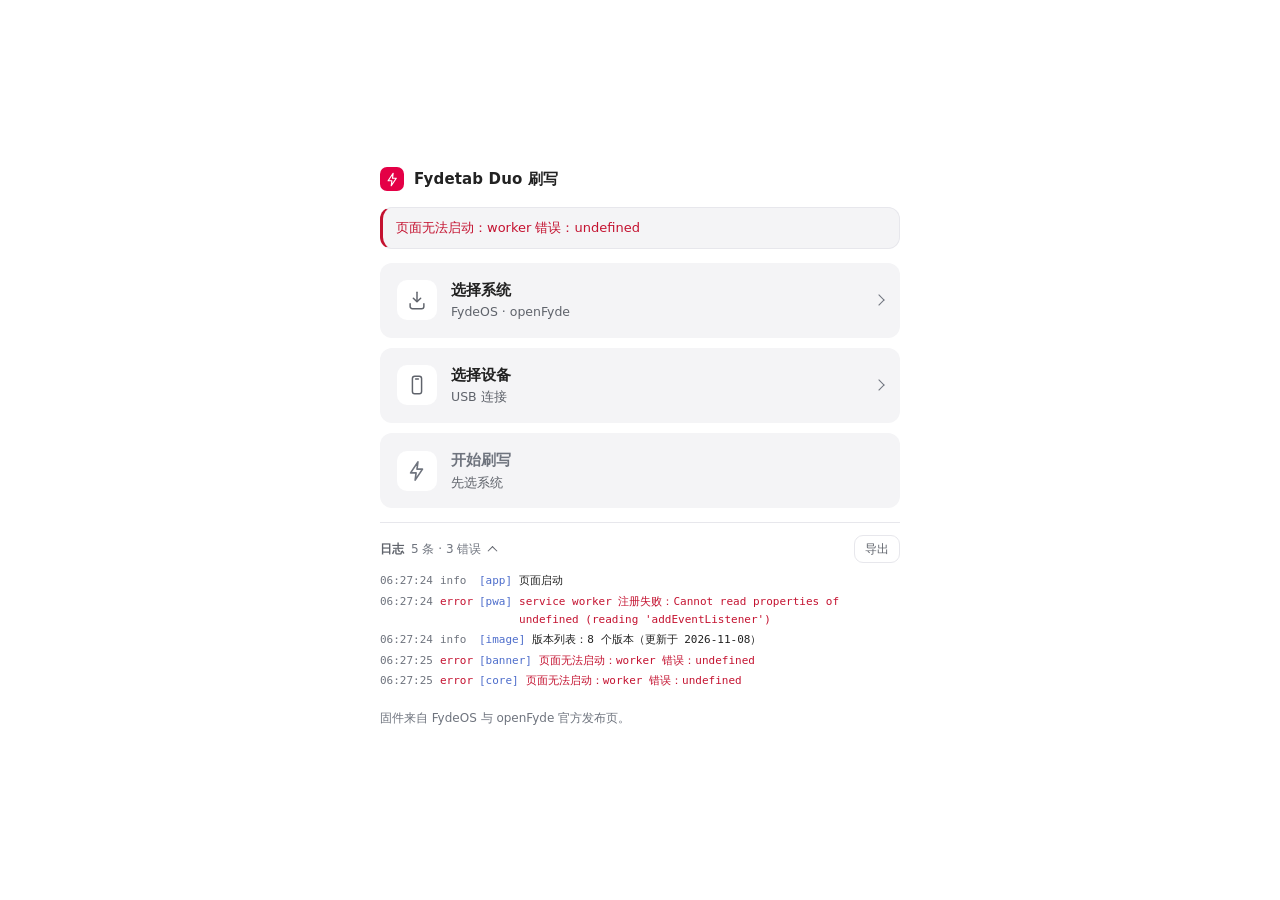
==== commit 34631fa9: "web/app: 改成 Etcher 式三块布局（选系统 / 选设备 / 开始刷写） - 三块等大操作块放在 520px 单列里，各自弹出一个对话框，进度贴在所属块下面 - 品牌与版本合并成一级：对话" ====
--- a/web/app/index.html
+++ b/web/app/index.html
@@ -4,7 +4,7 @@
     <meta charset="utf-8" />
     <meta name="viewport" content="width=device-width, initial-scale=1" />
     <meta name="color-scheme" content="light dark" />
-    <meta name="theme-color" content="#fbfbfc" />
+    <meta name="theme-color" content="#f4f4f6" />
     <title>Fydetab Duo 刷写工具</title>
     <link rel="manifest" href="./manifest.webmanifest" />
     <link rel="icon" href="./icons/icon-192.png" sizes="192x192" type="image/png" />
@@ -12,64 +12,93 @@
     <link rel="stylesheet" href="./styles.css" />
   </head>
   <body>
-    <header class="appbar">
-      <div class="brand">
-        <span class="brand-mark" aria-hidden="true">
-          <svg viewBox="0 0 24 24" width="17" height="17" fill="none" stroke="currentColor" stroke-width="1.9" stroke-linecap="round" stroke-linejoin="round">
-            <path d="M13 2 5 14h6l-1 8 8-12h-6l1-8Z" />
-          </svg>
-        </span>
-        <span class="brand-name">Fydetab Duo 刷写</span>
-      </div>
-    </header>
-
-    <div id="banner" class="banner" role="status" hidden></div>
-
-    <main id="main" class="page">
-      <section class="card card-image" aria-labelledby="h-image">
-        <h2 id="h-image">选择系统</h2>
-
-        <div id="image-choices" class="choices">
-          <p class="muted">正在读取版本…</p>
-        </div>
-
-        <div class="file-row">
-          <span class="file-name" id="image-label">或使用本地镜像</span>
-          <button id="btn-pick-image" class="btn ghost small" type="button">选择文件</button>
-          <input id="file-image" type="file" accept=".img,.bin,.zip,application/octet-stream,application/zip" />
-        </div>
-
+    <main class="stage">
+      <section class="flasher" aria-label="Fydetab Duo 刷写">
+        <header class="flasher-head">
+          <span class="brand-mark" aria-hidden="true">
+            <svg viewBox="0 0 24 24" width="15" height="15" fill="none" stroke="currentColor" stroke-width="1.9" stroke-linecap="round" stroke-linejoin="round">
+              <path d="M13 2 5 14h6l-1 8 8-12h-6l1-8Z" />
+            </svg>
+          </span>
+          <h1>Fydetab Duo 刷写</h1>
+        </header>
+
+        <div id="banner" class="banner" role="status" hidden></div>
+
+        <!-- the three moves, the way Etcher lays them out -------------------- -->
+        <div class="tiles">
+          <button id="btn-image" class="tile" type="button" aria-haspopup="dialog">
+            <span class="tile-icon" aria-hidden="true">
+              <svg viewBox="0 0 24 24" width="22" height="22" fill="none" stroke="currentColor" stroke-width="1.6" stroke-linecap="round" stroke-linejoin="round">
+                <path d="M12 3.5v10" />
+                <path d="M8 10 12 14l4-4" />
+                <path d="M4.5 16v3A2.5 2.5 0 0 0 7 21.5h10a2.5 2.5 0 0 0 2.5-2.5v-3" />
+              </svg>
+            </span>
+            <span id="tile-image-body" class="tile-body">
+              <span id="tile-image-title" class="tile-title">选择系统</span>
+              <span id="tile-image-sub" class="tile-sub">FydeOS · openFyde</span>
+            </span>
+          </button>
+
+          <button id="btn-device" class="tile" type="button" aria-haspopup="dialog">
+            <span class="tile-icon" aria-hidden="true">
+              <svg viewBox="0 0 24 24" width="22" height="22" fill="none" stroke="currentColor" stroke-width="1.6" stroke-linecap="round" stroke-linejoin="round">
+                <rect x="7" y="2.5" width="10" height="19" rx="2.5" />
+                <path d="M10.5 5.5h3" />
+              </svg>
+            </span>
+            <span id="tile-device-body" class="tile-body">
+              <span id="tile-device-title" class="tile-title">选择设备</span>
+              <span id="tile-device-sub" class="tile-sub">USB 连接</span>
+            </span>
+          </button>
+
+          <button id="btn-write" class="tile tile-flash" type="button" disabled>
+            <span class="tile-icon" aria-hidden="true">
+              <svg viewBox="0 0 24 24" width="22" height="22" fill="none" stroke="currentColor" stroke-width="1.8" stroke-linecap="round" stroke-linejoin="round">
+                <path d="M13 2 5 14h6l-1 8 8-12h-6l1-8Z" />
+              </svg>
+            </span>
+            <span class="tile-body">
+              <span id="tile-write-title" class="tile-title">开始刷写</span>
+              <span id="cta-hint" class="tile-sub">先选系统</span>
+            </span>
+          </button>
+        </div>
+
+        <!-- progress -------------------------------------------------------- -->
         <div id="download-progress" class="progress" hidden>
-          <div class="track"><span id="download-bar" class="fill"></span></div>
+          <div class="progress-row">
+            <span class="progress-label">下载</span>
+            <span class="track"><span id="download-bar" class="fill"></span></span>
+            <button id="btn-download-cancel" class="btn ghost small" type="button">取消</button>
+          </div>
           <div class="progress-row">
             <p id="download-text" class="progress-text"></p>
-            <span class="progress-actions">
-              <button id="btn-download-cancel" class="btn ghost small" type="button">取消</button>
-              <a id="download-fallback" class="link" target="_blank" rel="noreferrer" hidden>在新标签页下载</a>
-            </span>
+            <a id="download-fallback" class="link" target="_blank" rel="noreferrer" hidden>浏览器下载</a>
           </div>
         </div>
 
         <div id="verify-progress" class="progress" hidden>
-          <div class="track small"><span id="verify-bar" class="fill"></span></div>
+          <div class="progress-row">
+            <span class="progress-label">校验</span>
+            <span class="track small"><span id="verify-bar" class="fill"></span></span>
+          </div>
           <p id="verify-progress-text" class="progress-text"></p>
         </div>
 
-        <p id="image-summary" class="note" hidden></p>
+        <div id="write-progress" class="progress" hidden>
+          <div class="progress-row">
+            <span class="track"><span id="write-bar" class="fill"></span></span>
+            <button id="btn-cancel-write" class="btn ghost small" type="button" hidden>取消</button>
+          </div>
+          <p id="write-progress-text" class="progress-text"></p>
+        </div>
+
         <p id="fsa-note" class="note"></p>
-      </section>
-
-      <section class="card card-device" aria-labelledby="h-device">
-        <div class="card-head">
-          <h2 id="h-device">设备</h2>
-          <span class="spacer"></span>
-          <button id="btn-refresh" class="btn ghost small" type="button" hidden>刷新</button>
-          <button id="btn-authorize" class="btn secondary small" type="button">连接设备</button>
-        </div>
-
-        <div id="devices" class="devices"></div>
-        <p id="device-selected" class="note"></p>
-
+
+        <!-- reconnecting ---------------------------------------------------- -->
         <div id="reconnect" class="reconnect" hidden>
           <p class="reconnect-title">设备已断开</p>
           <ol id="reconnect-steps"></ol>
@@ -79,8 +108,9 @@
           </div>
         </div>
 
+        <!-- what is still blocking the write -------------------------------- -->
         <div id="write-block" class="write-block">
-          <ul id="checklist" class="checks gates" hidden></ul>
+          <ul id="checklist" class="checks" hidden></ul>
 
           <div id="erase-row" class="erase-row" hidden>
             <p id="erase-title" class="erase-title"></p>
@@ -103,27 +133,26 @@
             <ol id="write-failure-steps"></ol>
           </div>
         </div>
+
+        <!-- log ------------------------------------------------------------- -->
+        <section class="log" aria-labelledby="h-log">
+          <div class="log-head">
+            <button id="btn-toggle-log" class="log-toggle" type="button" aria-expanded="false" aria-label="展开日志">
+              <h2 id="h-log">日志</h2>
+              <span id="log-count" class="log-count"></span>
+            </button>
+            <span class="spacer"></span>
+            <button id="btn-export-log" class="btn ghost small" type="button" hidden>导出</button>
+          </div>
+          <div id="log-body" class="log-body" hidden>
+            <ol id="log-lines" class="log-lines" aria-live="polite"></ol>
+            <p id="log-empty" class="muted">还没有记录。</p>
+          </div>
+        </section>
       </section>
 
-      <section class="card card-log" aria-labelledby="h-log">
-        <div class="card-head">
-          <h2 id="h-log">日志</h2>
-          <span id="log-count" class="note"></span>
-          <span class="spacer"></span>
-          <button id="btn-export-log" class="btn ghost small" type="button">导出</button>
-          <button id="btn-toggle-log" class="btn ghost small" type="button" aria-expanded="false">展开</button>
-        </div>
-        <div id="log-body" class="log-body" hidden>
-          <ol id="log-lines" class="log-lines" aria-live="polite"></ol>
-          <p id="log-empty" class="muted">还没有记录。</p>
-        </div>
-      </section>
-
       <footer class="page-foot">
-        <p>
-          仅支持 Fydetab Duo（RK3588）·
-          <a href="https://github.com/rockchip-linux/rkdeveloptool" target="_blank" rel="noreferrer">rkdeveloptool</a>（GPL-2.0）
-        </p>
+        <p>固件来自 FydeOS 与 openFyde 官方发布页。</p>
         <p class="foot-actions">
           <button id="btn-install" class="btn ghost small" type="button" hidden>安装到桌面</button>
           <button id="btn-reload-app" class="btn ghost small" type="button" hidden>刷新页面</button>
@@ -132,31 +161,54 @@
       </footer>
     </main>
 
-    <div class="actionbar">
-      <div class="action-progress" id="write-progress" hidden>
-        <div class="track"><span id="write-bar" class="fill"></span></div>
-      </div>
-      <div class="action-inner">
-        <div class="action-summary">
-          <span id="action-image" class="action-label">未选择镜像</span>
-          <span id="action-device" class="action-sub">未连接设备</span>
-          <p id="write-progress-text" class="action-sub" hidden></p>
-        </div>
-        <div class="action-buttons">
-          <button id="btn-cancel-write" class="btn ghost" type="button" disabled hidden>取消</button>
-          <button id="btn-write" class="btn primary lg" type="button" disabled>开始刷写</button>
-        </div>
-      </div>
-    </div>
-
-    <dialog id="version-dialog" class="dialog">
+    <!-- 1 · image --------------------------------------------------------- -->
+    <dialog id="image-dialog" class="dialog">
       <div class="dialog-head">
-        <h2 id="version-title">选择版本</h2>
-        <button id="btn-close-versions" class="btn ghost small" type="button">关闭</button>
-      </div>
-      <ul id="version-list" class="versions"></ul>
+        <h2>选择系统</h2>
+        <button id="btn-close-image" class="btn ghost small" type="button">关闭</button>
+      </div>
+      <div class="dialog-body">
+        <div id="image-choices" class="choices">
+          <p class="muted">正在读取版本…</p>
+        </div>
+        <ul id="version-list" class="versions"></ul>
+      </div>
+      <div class="dialog-foot">
+        <button id="btn-pick-image" class="btn secondary small" type="button">选择本地文件</button>
+        <span class="note">也可以把镜像文件直接拖到页面上</span>
+      </div>
     </dialog>
 
+    <!-- 2 · device -------------------------------------------------------- -->
+    <dialog id="device-dialog" class="dialog">
+      <div class="dialog-head">
+        <h2>选择设备</h2>
+        <button id="btn-close-device" class="btn ghost small" type="button">关闭</button>
+      </div>
+      <div class="dialog-body">
+        <ul id="devices" class="devices"></ul>
+        <button id="btn-authorize" class="target" type="button">
+          <span class="target-icon" aria-hidden="true">
+            <svg viewBox="0 0 24 24" width="20" height="20" fill="none" stroke="currentColor" stroke-width="1.7" stroke-linecap="round" stroke-linejoin="round">
+              <path d="M12 21V9" />
+              <path d="M8 13h8" />
+              <path d="M9 9V6a3 3 0 0 1 6 0v3" />
+              <rect x="6" y="13" width="12" height="8" rx="2" />
+            </svg>
+          </span>
+          <span class="target-text">
+            <span class="target-title">连接设备</span>
+            <span class="target-sub">用 USB 线把 Fydetab Duo 接到电脑</span>
+          </span>
+        </button>
+      </div>
+      <div class="dialog-foot">
+        <button id="btn-refresh" class="btn secondary small" type="button">刷新</button>
+        <span class="note">刷写会清除设备上的原有系统</span>
+      </div>
+    </dialog>
+
+    <input id="file-image" type="file" accept=".img,.bin,.zip,application/octet-stream,application/zip" />
     <span id="sw-note" class="sr-only"></span>
 
     <script type="module" src="./app.js"></script>
--- a/web/app/styles.css
+++ b/web/app/styles.css
@@ -2,37 +2,37 @@
  *
  * FydeOS VI: primary #E40046 (Pantone 192C) + neutrals #222222 / #FFFFFF,
  * auxiliary #1AB2B2 · #0B9CDA · #4D6DCB · #FFCC00 for semantic accents only.
- * Shape language follows Material 3: 16px surfaces, 12px controls, hairline
- * outlines instead of shadows, one accent used only on the primary action.
- * Type scale: 22 / 17 / 14 / 13 / 12. Spacing: 4px base, 8/12/16/24/32.
  *
- * One column, one job per card: 选系统 → 连接设备 → 日志. Anything a person
- * does not need to finish the flash lives in the log, not on the page.
+ * Layout follows Etcher: one narrow column, three stacked tiles (system /
+ * device / flash), progress underneath the tile it belongs to. Colour, type
+ * and corner radius stay FydeOS — no Etcher neon, no gradients, no shadows.
+ *
+ * Type scale 22 / 16 / 15 / 13 / 12. Spacing 4px base, 8/12/16/24/32.
  */
 
 :root {
   --brand: #e40046;
-  --brand-deep: #d30035;
+  --brand-deep: #c8003c;
   --brand-soft: #fde8ee;
   --teal: #1ab2b2;
   --info: #0b9cda;
   --indigo: #4d6dcb;
-  --amber: #8a5a00;
-
-  --canvas: #fbfbfc;
+
+  --canvas: #ffffff;
   --surface: #ffffff;
   --sunken: #f4f4f6;
+  --sunken-hover: #ededf1;
   --outline: #e7e7ec;
-  --outline-strong: #d8d8df;
+  --outline-strong: #d5d5dd;
   --text: #222222;
   --text-2: #5f636b;
-  --text-3: #6b707a;
+  --text-3: #6f747e;
 
   --ok: #0b7a54;
   --warn: #8a5a00;
   --err: #c41230;
 
-  --r-lg: 16px;
+  --r-lg: 18px;
   --r-md: 12px;
   --r-sm: 9px;
 
@@ -40,39 +40,38 @@
     ui-sans-serif, system-ui, -apple-system, "Segoe UI", sans-serif;
   --mono: "Fira Code", ui-monospace, SFMono-Regular, Menlo, Consolas, monospace;
 
-  --bar-h: 60px;
-  --gutter: 24px;
-  --measure: 720px;
+  --shell: 520px;
+  --gutter: 20px;
 }
 
 @media (prefers-color-scheme: dark) {
   :root {
     --brand-soft: #3a1220;
-    --canvas: #121214;
-    --surface: #1a1a1d;
-    --sunken: #202024;
+    --canvas: #131315;
+    --surface: #1b1b1e;
+    --sunken: #242428;
+    --sunken-hover: #2c2c31;
     --outline: #2c2c32;
-    --outline-strong: #3a3a42;
+    --outline-strong: #3b3b44;
     --text: #f1f1f3;
     --text-2: #a9adb5;
-    --text-3: #9195a0;
+    --text-3: #9a9ea8;
 
     --ok: #45c496;
     --warn: #e3b341;
     --err: #ff7b8a;
-    --amber: #e3b341;
   }
 }
 
 * { box-sizing: border-box; }
 
-html, body { height: 100%; }
+html, body { min-height: 100%; }
 
 body {
   margin: 0;
   font-family: var(--font);
   font-size: 14px;
-  line-height: 1.6;
+  line-height: 1.5;
   color: var(--text);
   background: var(--canvas);
   -webkit-font-smoothing: antialiased;
@@ -81,9 +80,9 @@
 
 [hidden] { display: none !important; }
 
-h1, h2, h3, h4, p, ul, ol { margin: 0; }
+h1, h2, h3, p, ul, ol { margin: 0; }
 ul, ol { padding: 0; list-style: none; }
-button, input, select, textarea { font: inherit; color: inherit; }
+button, input, select { font: inherit; color: inherit; }
 a { color: var(--brand); text-decoration: none; }
 a:hover { text-decoration: underline; }
 
@@ -106,338 +105,267 @@
   white-space: nowrap;
 }
 
-/* ---------------------------------------------------------------- app bar */
-
-.appbar {
-  position: sticky;
-  top: 0;
-  z-index: 30;
-  display: flex;
-  align-items: center;
-  gap: 16px;
-  height: var(--bar-h);
-  padding: 0 var(--gutter);
-  background: color-mix(in srgb, var(--surface) 88%, transparent);
-  backdrop-filter: blur(12px);
-  border-bottom: 1px solid var(--outline);
-}
-
-.brand {
+/* ------------------------------------------------------------------ shell */
+
+.stage {
+  min-height: 100vh;
+  display: flex;
+  flex-direction: column;
+  align-items: center;
+  justify-content: center;
+  gap: 18px;
+  padding: 40px var(--gutter);
+}
+
+.flasher {
+  width: min(100%, var(--shell));
+  display: flex;
+  flex-direction: column;
+  gap: 14px;
+}
+
+.flasher-head {
   display: flex;
   align-items: center;
   gap: 10px;
+  padding-bottom: 2px;
+}
+
+.brand-mark {
+  display: grid;
+  place-items: center;
+  width: 24px;
+  height: 24px;
+  border-radius: 7px;
+  color: #fff;
+  background: var(--brand);
+  flex: none;
+}
+
+.flasher-head h1 {
   font-size: 15px;
   font-weight: 600;
   letter-spacing: 0.01em;
 }
 
-.brand-mark {
+/* ------------------------------------------------------------- the tiles */
+
+.tiles {
+  display: flex;
+  flex-direction: column;
+  gap: 10px;
+}
+
+.tile {
+  position: relative;
+  display: flex;
+  align-items: center;
+  gap: 14px;
+  width: 100%;
+  min-height: 72px;
+  padding: 15px 16px;
+  border: 1px solid transparent;
+  border-radius: var(--r-md);
+  background: var(--sunken);
+  text-align: left;
+  cursor: pointer;
+  transition: background-color 0.15s ease, border-color 0.15s ease;
+}
+
+.tile:hover:not(:disabled) { background: var(--sunken-hover); }
+.tile:active:not(:disabled) { transform: translateY(0.5px); }
+
+body.dragging #btn-image {
+  border-color: var(--brand);
+  background: var(--brand-soft);
+}
+
+.tile-icon {
   display: grid;
   place-items: center;
-  width: 28px;
-  height: 28px;
-  border-radius: 8px;
+  width: 40px;
+  height: 40px;
+  border-radius: 10px;
+  color: var(--text-2);
+  background: var(--surface);
+  flex: none;
+}
+
+.tile-body {
+  display: flex;
+  flex-direction: column;
+  gap: 2px;
+  min-width: 0;
+  flex: 1;
+}
+
+.tile-title {
+  font-size: 15px;
+  font-weight: 600;
+  letter-spacing: 0.01em;
+  overflow: hidden;
+  text-overflow: ellipsis;
+  white-space: nowrap;
+}
+
+.tile-sub {
+  font-size: 12.5px;
+  color: var(--text-2);
+  font-variant-numeric: tabular-nums;
+  overflow: hidden;
+  text-overflow: ellipsis;
+  white-space: nowrap;
+}
+
+/* The flash tile is the only place the brand red appears. */
+#btn-image::after,
+#btn-device::after {
+  content: "";
+  width: 7px;
+  height: 7px;
+  margin-left: 2px;
+  border-right: 1.6px solid var(--text-3);
+  border-top: 1.6px solid var(--text-3);
+  transform: rotate(45deg);
+  flex: none;
+}
+
+.tile-flash {
+  background: var(--brand);
   color: #fff;
-  background: var(--brand);
-}
-
-/* ---------------------------------------------------------------- buttons */
+}
+
+.tile-flash .tile-icon { color: var(--brand); background: rgba(255, 255, 255, 0.94); }
+.tile-flash .tile-sub { color: #fff; }
+.tile-flash:hover:not(:disabled) { background: var(--brand-deep); }
+
+/* Nothing picked yet: the slot is present but plainly not ready. */
+.tile-flash:disabled {
+  background: var(--sunken);
+  color: var(--text-3);
+  cursor: not-allowed;
+}
+
+.tile-flash:disabled .tile-icon { color: var(--text-3); background: var(--surface); }
+.tile-flash:disabled .tile-sub { color: var(--text-2); }
+
+/* --------------------------------------------------------------- buttons */
 
 .btn {
   display: inline-flex;
   align-items: center;
   justify-content: center;
   gap: 6px;
-  height: 38px;
-  padding: 0 16px;
+  height: 36px;
+  padding: 0 14px;
   border-radius: var(--r-sm);
   border: 1px solid transparent;
   background: transparent;
-  font-size: 14px;
+  font-size: 13px;
   font-weight: 500;
   cursor: pointer;
   white-space: nowrap;
   transition: background-color 0.15s ease, border-color 0.15s ease, color 0.15s ease;
 }
 
-.btn.small { height: 30px; padding: 0 11px; font-size: 13px; }
-.btn.lg { height: 46px; padding: 0 26px; font-size: 15px; font-weight: 600; }
+.btn.small { height: 28px; padding: 0 10px; font-size: 12px; }
 
 .btn.primary { background: var(--brand); color: #fff; }
 .btn.primary:hover:not(:disabled) { background: var(--brand-deep); }
 .btn.secondary { background: var(--surface); border-color: var(--outline-strong); color: var(--text); }
 .btn.secondary:hover:not(:disabled) { border-color: var(--text-3); }
-.btn.ghost { color: var(--text-2); border-color: transparent; }
+.btn.ghost { color: var(--text-2); }
 .btn.ghost:hover:not(:disabled) { background: var(--sunken); color: var(--text); }
 .btn.ghost.small { border-color: var(--outline); background: var(--surface); }
 .btn.ghost.small:hover:not(:disabled) { border-color: var(--outline-strong); }
 
-.btn:disabled { opacity: 0.4; cursor: not-allowed; }
-
-.btn.primary.lg:disabled { background: var(--outline-strong); color: var(--text-3); opacity: 1; }
-
-.link { font-size: 13px; color: var(--brand); }
-
-/* ---------------------------------------------------------------- banner */
+.btn:disabled { opacity: 0.45; cursor: not-allowed; }
+
+.link { font-size: 12px; }
+
+/* ----------------------------------------------------------------- banner */
 
 .banner {
-  max-width: var(--measure);
-  margin: 16px auto 0;
-  padding: 11px 16px;
+  padding: 10px 13px;
   border-radius: var(--r-md);
   border: 1px solid var(--outline);
   border-left: 3px solid var(--info);
-  background: var(--surface);
-  font-size: 13px;
-  color: var(--text-2);
-}
-
-.banner[data-tone="warn"] { border-left-color: var(--amber); }
-.banner[data-tone="error"] { border-left-color: var(--err); color: var(--err); }
-.banner[data-tone="info"] { border-left-color: var(--info); }
-
-/* ---------------------------------------------------------------- page */
-
-.page {
-  display: flex;
-  flex-direction: column;
-  gap: 16px;
-  max-width: calc(var(--measure) + var(--gutter) * 2);
-  margin: 0 auto;
-  padding: 24px var(--gutter) calc(var(--bar-h) + 128px);
-}
-
-.card {
-  display: flex;
-  flex-direction: column;
-  gap: 14px;
-  padding: 20px;
-  border: 1px solid var(--outline);
-  border-radius: var(--r-lg);
-  background: var(--surface);
-}
-
-.card h2 {
-  font-size: 15px;
-  font-weight: 600;
-  letter-spacing: 0.01em;
-}
-
-.card-head {
-  display: flex;
-  align-items: center;
-  gap: 10px;
-  min-height: 30px;
-}
-
-.card-head .spacer { flex: 1; }
-
-.page-foot {
-  display: flex;
-  flex-direction: column;
-  gap: 8px;
-  padding: 2px 4px;
-  font-size: 12px;
-  color: var(--text-3);
-}
-
-.page-foot a { color: var(--text-2); text-decoration: underline; text-underline-offset: 2px; }
-.foot-actions { display: flex; align-items: center; gap: 8px; flex-wrap: wrap; }
-
-/* ---------------------------------------------------------------- brands */
-
-.choices {
-  display: grid;
-  grid-template-columns: repeat(2, minmax(0, 1fr));
-  gap: 12px;
-}
-
-.brand-button {
-  display: flex;
-  flex-direction: column;
-  align-items: flex-start;
-  gap: 10px;
-  padding: 18px 16px;
-  border: 1px solid var(--outline);
-  border-radius: var(--r-md);
-  background: var(--surface);
-  text-align: left;
-  cursor: pointer;
-  transition: border-color 0.15s ease, background-color 0.15s ease;
-}
-
-.brand-button:hover { border-color: var(--outline-strong); background: var(--sunken); }
-.brand-button:disabled { opacity: 0.5; cursor: not-allowed; }
-
-.brand-logo {
-  width: auto;
-  height: 24px;
-  color: var(--text);
-}
-
-.brand-button[data-brand="openfyde"] .brand-logo { height: 21px; }
-
-.brand-sub {
-  font-size: 12px;
-  color: var(--text-3);
-}
-
-.file-row {
-  display: flex;
-  align-items: center;
-  gap: 10px;
-  padding-top: 12px;
-  border-top: 1px solid var(--outline);
-}
-
-.file-name {
-  min-width: 0;
-  flex: 1;
-  font-size: 13px;
-  color: var(--text-2);
-  overflow: hidden;
-  text-overflow: ellipsis;
-  white-space: nowrap;
-}
-
-.file-name.has-file { color: var(--text); font-weight: 500; }
-
-#file-image { display: none; }
-
-/* ---------------------------------------------------------------- versions */
-
-.dialog {
-  width: min(460px, calc(100vw - 32px));
-  padding: 0;
-  border: 1px solid var(--outline);
-  border-radius: var(--r-lg);
-  background: var(--surface);
-  color: var(--text);
-}
-
-.dialog::backdrop { background: rgba(20, 20, 24, 0.32); }
-
-.dialog-head {
-  display: flex;
-  align-items: center;
-  gap: 12px;
-  padding: 16px 18px 12px;
-  border-bottom: 1px solid var(--outline);
-}
-
-.dialog-head h2 { flex: 1; font-size: 15px; font-weight: 600; }
-
-.versions { display: flex; flex-direction: column; padding: 6px 8px 12px; max-height: min(60vh, 420px); overflow: auto; }
-
-.version {
-  display: flex;
-  align-items: center;
-  gap: 12px;
-  width: 100%;
-  padding: 12px 10px;
-  border: 0;
-  border-radius: var(--r-sm);
-  background: transparent;
-  text-align: left;
-  cursor: pointer;
-}
-
-.version:hover:not(:disabled) { background: var(--sunken); }
-.version:disabled { opacity: 0.5; cursor: not-allowed; }
-
-.version-body { display: flex; flex-direction: column; gap: 1px; min-width: 0; flex: 1; }
-.version-name { font-size: 13px; font-weight: 500; }
-.version-meta { font-size: 12px; color: var(--text-3); }
-.version-tag {
-  flex: none;
-  padding: 1px 8px;
-  border-radius: 999px;
-  border: 1px solid color-mix(in srgb, var(--brand) 35%, var(--outline));
-  color: var(--brand);
-  font-size: 11px;
-}
-
-.versions-empty { padding: 16px 10px; font-size: 13px; color: var(--text-3); }
-
-/* ---------------------------------------------------------------- devices */
-
-.devices { display: flex; flex-direction: column; gap: 8px; }
-
-.device-card {
-  display: flex;
-  align-items: center;
-  gap: 10px;
-  width: 100%;
-  padding: 12px 14px;
-  border: 1px solid var(--outline);
-  border-radius: var(--r-md);
-  background: var(--surface);
-  text-align: left;
-  cursor: pointer;
-  transition: border-color 0.15s ease, background-color 0.15s ease;
-}
-
-.device-card:hover { border-color: var(--outline-strong); }
-
-.device-card.selected {
-  border-color: var(--brand);
-  background: var(--brand-soft);
-  box-shadow: inset 0 0 0 1px var(--brand);
-}
-
-.device-title { font-size: 13px; font-weight: 600; min-width: 0; }
-
-.device-meta { display: flex; align-items: center; gap: 8px; margin-left: auto; font-size: 12px; color: var(--text-3); }
-
-.device-tag {
-  padding: 1px 7px;
-  border-radius: 999px;
-  font-size: 11px;
-  border: 1px solid var(--outline-strong);
-  color: var(--text-2);
-}
-
-.device-tag[data-mode="MASKROM"] { color: var(--amber); border-color: color-mix(in srgb, var(--amber) 40%, var(--outline)); }
-.device-tag[data-mode="LOADER"] { color: var(--ok); border-color: color-mix(in srgb, var(--ok) 40%, var(--outline)); }
-
-.device-empty {
-  padding: 14px 16px;
-  border: 1px dashed var(--outline-strong);
-  border-radius: var(--r-md);
   background: var(--sunken);
   font-size: 13px;
   color: var(--text-2);
-  text-align: center;
-}
+}
+
+.banner[data-tone="warn"] { border-left-color: var(--warn); }
+.banner[data-tone="error"] { border-left-color: var(--err); color: var(--err); }
+.banner[data-tone="info"] { border-left-color: var(--info); }
+
+/* -------------------------------------------------------------- progress */
+
+.progress { display: flex; flex-direction: column; gap: 5px; }
+
+.progress-row { display: flex; align-items: center; gap: 10px; }
+
+.progress-label {
+  font-size: 12px;
+  color: var(--text-3);
+  flex: none;
+  width: 28px;
+}
+
+.track {
+  flex: 1;
+  height: 6px;
+  border-radius: 999px;
+  background: var(--outline);
+  overflow: hidden;
+}
+
+.track.small { height: 4px; }
+
+.fill {
+  display: block;
+  height: 100%;
+  width: 0;
+  border-radius: 999px;
+  background: var(--brand);
+  transition: width 0.2s ease;
+}
+
+.progress-text {
+  font-size: 12px;
+  color: var(--text-2);
+  font-variant-numeric: tabular-nums;
+}
+
+#write-progress.complete .fill { background: var(--ok); }
+
+/* --------------------------------------------------------------- blocks */
 
 .reconnect {
   display: flex;
   flex-direction: column;
-  gap: 10px;
-  padding: 14px;
+  gap: 9px;
+  padding: 13px;
   border: 1px solid color-mix(in srgb, var(--warn) 40%, var(--outline));
   border-radius: var(--r-md);
   background: color-mix(in srgb, var(--warn) 6%, var(--surface));
 }
 
 .reconnect-title { font-size: 13px; font-weight: 600; }
-.reconnect ol { display: flex; flex-direction: column; gap: 6px; padding-left: 18px; list-style: decimal; font-size: 12px; color: var(--text-2); }
+.reconnect ol { display: flex; flex-direction: column; gap: 4px; padding-left: 17px; list-style: decimal; font-size: 12px; color: var(--text-2); }
 .reconnect li.reconnect-cause { color: var(--text); }
 
-/* ---------------------------------------------------------------- checks */
-
 .write-block {
   display: flex;
   flex-direction: column;
-  gap: 12px;
-}
-
-/* The block only exists when it has something to say: a rule or a gap under an
-   empty card is the kind of noise this page is trying to lose. */
+  gap: 10px;
+}
+
+/* The block only exists when it has something to say. */
 .write-block:not(:has(> :not([hidden]))) { display: none; }
 
 .write-block > *:not([hidden]) ~ *:not([hidden]) {
-  padding-top: 12px;
+  padding-top: 10px;
   border-top: 1px solid var(--outline);
 }
 
@@ -446,8 +374,8 @@
 .check {
   display: flex;
   align-items: baseline;
-  gap: 10px;
-  padding: 8px 0;
+  gap: 9px;
+  padding: 6px 0;
   border-top: 1px solid color-mix(in srgb, var(--outline) 70%, transparent);
 }
 
@@ -470,25 +398,21 @@
 .check-label { font-size: 13px; }
 .check-detail { font-size: 12px; color: var(--text-3); }
 
-.check.pass .check-mark { color: var(--ok); background: color-mix(in srgb, var(--ok) 14%, transparent); }
-.check.warn .check-mark { color: var(--warn); background: color-mix(in srgb, var(--warn) 16%, transparent); }
 .check.fail .check-mark { color: var(--err); background: color-mix(in srgb, var(--err) 14%, transparent); }
 .check.fail .check-label { color: var(--err); }
-
-.checks.gates .check.pending .check-label { color: var(--text-2); }
+.check.warn .check-mark { color: var(--warn); background: color-mix(in srgb, var(--warn) 16%, transparent); }
 
 /* ---------------------------------------------------------------- erase */
 
-.erase-row { display: flex; flex-direction: column; gap: 9px; }
+.erase-row { display: flex; flex-direction: column; gap: 8px; }
 
 .erase-title { font-size: 13px; color: var(--text-2); }
 
 .erase-controls { display: flex; align-items: center; gap: 12px; flex-wrap: wrap; }
 
-select,
-input[type="text"] {
-  height: 36px;
-  padding: 0 10px;
+select {
+  height: 32px;
+  padding: 0 9px;
   border: 1px solid var(--outline-strong);
   border-radius: var(--r-sm);
   background: var(--surface);
@@ -496,7 +420,7 @@
   font-size: 13px;
 }
 
-select:focus-visible, input[type="text"]:focus-visible { border-color: var(--brand); }
+select:focus-visible { border-color: var(--brand); }
 
 .check-inline {
   display: inline-flex;
@@ -512,8 +436,8 @@
 .failure {
   display: flex;
   flex-direction: column;
-  gap: 8px;
-  padding: 14px;
+  gap: 7px;
+  padding: 13px;
   border: 1px solid color-mix(in srgb, var(--err) 35%, var(--outline));
   border-radius: var(--r-md);
   background: color-mix(in srgb, var(--err) 6%, var(--surface));
@@ -521,69 +445,52 @@
 
 .failure strong { font-size: 13px; color: var(--err); }
 .failure p { font-size: 12px; color: var(--text-2); overflow-wrap: anywhere; }
-.failure ol { display: flex; flex-direction: column; gap: 4px; padding-left: 18px; list-style: decimal; font-size: 12px; color: var(--text-2); }
-
-/* ---------------------------------------------------------------- progress */
-
-.progress { display: flex; flex-direction: column; gap: 6px; }
-
-.track {
+.failure ol { display: flex; flex-direction: column; gap: 3px; padding-left: 17px; list-style: decimal; font-size: 12px; color: var(--text-2); }
+
+/* ------------------------------------------------------------------- log */
+
+.log {
+  display: flex;
+  flex-direction: column;
+  gap: 8px;
+  padding-top: 12px;
+  border-top: 1px solid var(--outline);
+  font-size: 12px;
+}
+
+.log-head { display: flex; align-items: center; gap: 8px; }
+.log-head .spacer { flex: 1; }
+
+.log-toggle {
+  display: flex;
+  align-items: center;
+  gap: 7px;
+  padding: 0;
+  border: 0;
+  background: transparent;
+  cursor: pointer;
+  color: var(--text-2);
+}
+
+.log-toggle h2 { font-size: 12px; font-weight: 600; }
+.log-toggle::after {
+  content: "";
+  width: 6px;
   height: 6px;
-  border-radius: 999px;
-  background: var(--sunken);
-  overflow: hidden;
-}
-
-.track.small { height: 4px; }
-
-.fill {
-  display: block;
-  height: 100%;
-  width: 0;
-  border-radius: 999px;
-  background: var(--brand);
-  transition: width 0.2s ease;
-}
-
-.progress-row { display: flex; align-items: center; gap: 12px; }
-.progress-text { font-size: 12px; color: var(--text-2); font-variant-numeric: tabular-nums; }
-#write-progress.complete .fill { background: var(--ok); }
-.progress-actions { display: flex; align-items: center; gap: 8px; margin-left: auto; }
-
-/* ---------------------------------------------------------------- meta */
-
-.meta {
-  padding: 10px 12px;
-  border-radius: var(--r-sm);
-  background: var(--sunken);
+  margin-left: 1px;
+  border-right: 1.5px solid currentColor;
+  border-bottom: 1.5px solid currentColor;
+  transform: rotate(45deg) translate(-1px, -1px);
+  transition: transform 0.15s ease;
+}
+.log-toggle[aria-expanded="true"]::after { transform: rotate(-135deg) translate(-1px, -1px); }
+
+.log-count {
   font-size: 12px;
-  line-height: 1.7;
-  color: var(--text-2);
-  white-space: pre-wrap;
-  overflow-wrap: anywhere;
-  margin: 0;
-}
-
-.meta[data-tone="error"] { color: var(--err); background: color-mix(in srgb, var(--err) 7%, var(--surface)); }
-
-.note { font-size: 12px; color: var(--text-3); overflow-wrap: anywhere; }
-
-/* The one-line verdict under the version buttons: readable, not a footnote. */
-#image-summary {
-  font-size: 13px;
-  color: var(--text-2);
+  color: var(--text-3);
   font-variant-numeric: tabular-nums;
 }
-
-#image-summary[data-tone="error"] { color: var(--err); }
-.note:empty { display: none; }
-.muted { font-size: 13px; color: var(--text-3); }
-
-.row-actions { display: flex; align-items: center; gap: 8px; flex-wrap: wrap; }
-
-/* ---------------------------------------------------------------- log */
-
-.card-log { padding-bottom: 14px; }
+.log-count:empty { display: none; }
 
 .log-body { max-height: 220px; overflow: auto; overscroll-behavior: contain; }
 
@@ -592,78 +499,259 @@
   flex-direction: column;
   gap: 1px;
   font-family: var(--mono);
-  font-size: 11.5px;
-  line-height: 1.65;
-}
-
-.log-line { display: flex; gap: 8px; padding: 2px 0; border-bottom: 1px solid color-mix(in srgb, var(--outline) 60%, transparent); }
+  font-size: 11px;
+  line-height: 1.6;
+}
+
+.log-line { display: flex; gap: 7px; padding: 1px 0; }
 .log-ts { color: var(--text-3); flex: none; font-variant-numeric: tabular-nums; }
-.log-level { flex: none; width: 34px; color: var(--text-3); text-transform: lowercase; }
+.log-level { flex: none; width: 32px; color: var(--text-3); text-transform: lowercase; }
 .log-source { flex: none; color: var(--indigo); }
 .log-text { min-width: 0; overflow-wrap: anywhere; }
 .log-line[data-level="warn"] .log-text, .log-line[data-level="warn"] .log-level { color: var(--warn); }
 .log-line[data-level="error"] .log-text, .log-line[data-level="error"] .log-level { color: var(--err); }
 
-#log-empty { padding: 4px 0; }
-#log-empty:not([hidden]) { display: block; }
-
-/* ---------------------------------------------------------------- action bar */
-
-.actionbar {
-  position: fixed;
-  left: 0;
-  right: 0;
-  bottom: 0;
-  z-index: 25;
+#log-empty { padding: 2px 0; }
+
+/* ------------------------------------------------------------------ foot */
+
+.page-foot {
+  width: min(100%, var(--shell));
+  display: flex;
+  flex-direction: column;
+  gap: 6px;
+  font-size: 12px;
+  color: var(--text-3);
+}
+
+.page-foot a { color: var(--text-2); text-decoration: underline; text-underline-offset: 2px; }
+.foot-actions { display: flex; align-items: center; gap: 8px; flex-wrap: wrap; }
+
+/* ----------------------------------------------------------------- misc */
+
+.note { font-size: 12px; color: var(--text-3); overflow-wrap: anywhere; }
+.note:empty { display: none; }
+.muted { font-size: 13px; color: var(--text-3); }
+.row-actions { display: flex; align-items: center; gap: 8px; flex-wrap: wrap; }
+
+/* -------------------------------------------------------------- dialogs */
+
+.dialog {
+  width: min(420px, calc(100vw - 28px));
+  max-height: min(86vh, 720px);
+  padding: 0;
+  border: 1px solid var(--outline);
+  border-radius: var(--r-lg);
+  background: var(--surface);
+  color: var(--text);
+  overflow: hidden;
+}
+
+.dialog[open] { display: flex; flex-direction: column; }
+
+.dialog::backdrop { background: rgba(20, 20, 24, 0.36); }
+
+.dialog-head {
+  display: flex;
+  align-items: center;
+  gap: 12px;
+  padding: 14px 16px 11px;
+  border-bottom: 1px solid var(--outline);
+}
+
+.dialog-head h2 { flex: 1; font-size: 14px; font-weight: 600; }
+
+.dialog-body {
+  display: flex;
+  flex-direction: column;
+  gap: 10px;
+  padding: 12px;
+  overflow: auto;
+}
+
+.dialog-foot {
+  display: flex;
+  align-items: center;
+  gap: 10px;
+  padding: 11px 14px;
   border-top: 1px solid var(--outline);
-  background: color-mix(in srgb, var(--surface) 92%, transparent);
-  backdrop-filter: blur(14px);
-}
-
-.action-inner {
-  display: flex;
-  align-items: center;
-  gap: 16px;
-  max-width: calc(var(--measure) + var(--gutter) * 2);
-  margin: 0 auto;
-  padding: 12px var(--gutter);
-}
-
-.action-summary { display: flex; flex-direction: column; gap: 1px; min-width: 0; }
-.action-label { font-size: 13px; font-weight: 600; }
-.action-sub { font-size: 12px; color: var(--text-3); }
-.action-sub { font-variant-numeric: tabular-nums; }
-
-.action-buttons { display: flex; align-items: center; gap: 10px; margin-left: auto; }
-
-.action-progress {
-  max-width: calc(var(--measure) + var(--gutter) * 2);
-  margin: 0 auto;
-  padding: 10px var(--gutter) 0;
-}
-
-/* ---------------------------------------------------------------- responsive */
-
-@media (max-width: 640px) {
-  :root { --gutter: 16px; }
-
-  .appbar { gap: 8px; }
-  .brand { font-size: 14px; }
-
-  .banner { margin: 12px var(--gutter) 0; }
-  .page { padding-top: 16px; gap: 12px; }
-  .card { padding: 16px; border-radius: var(--r-md); }
-
-  .choices { grid-template-columns: minmax(0, 1fr); }
-  .brand-button { flex-direction: row; align-items: center; padding: 14px; }
-  .brand-sub { margin-left: auto; }
-
-  .device-card { flex-wrap: wrap; }
-  .device-meta { margin-left: 0; }
-
-  .action-inner { gap: 10px; }
-  .action-label { font-size: 12px; }
-  .action-buttons .btn.primary.lg { height: 42px; padding: 0 18px; }
+  background: var(--sunken);
+}
+
+.dialog-foot .note { margin-left: auto; text-align: right; color: var(--text-2); }
+
+/* brand tiles inside the dialog */
+
+.choices {
+  display: flex;
+  flex-direction: column;
+  gap: 8px;
+}
+
+.brand-button {
+  display: flex;
+  align-items: center;
+  gap: 10px;
+  width: 100%;
+  min-height: 54px;
+  padding: 12px 13px;
+  border: 1px solid var(--outline-strong);
+  border-radius: var(--r-md);
+  background: var(--surface);
+  text-align: left;
+  cursor: pointer;
+  transition: border-color 0.15s ease, background-color 0.15s ease;
+}
+
+.brand-button:hover:not(:disabled) { border-color: var(--text-3); }
+.brand-button[aria-pressed="true"] { border-color: var(--brand); background: var(--brand-soft); }
+.brand-button:disabled { opacity: 0.5; cursor: not-allowed; }
+
+.brand-logo { width: auto; height: 20px; color: var(--text); flex: none; }
+.brand-button[data-brand="openfyde"] .brand-logo { height: 17px; }
+
+.brand-sub {
+  margin-left: auto;
+  font-size: 12px;
+  color: var(--text-3);
+  font-variant-numeric: tabular-nums;
+}
+
+/* versions */
+
+.versions { display: flex; flex-direction: column; gap: 1px; }
+
+.version {
+  display: flex;
+  align-items: center;
+  gap: 12px;
+  width: 100%;
+  padding: 10px;
+  border: 0;
+  border-radius: var(--r-sm);
+  background: transparent;
+  text-align: left;
+  cursor: pointer;
+}
+
+.version:hover:not(:disabled) { background: var(--sunken); }
+.version:disabled { opacity: 0.5; cursor: not-allowed; }
+
+.version-body { display: flex; flex-direction: column; gap: 1px; min-width: 0; flex: 1; }
+.version-name { font-size: 13px; font-weight: 500; }
+.version-meta { font-size: 12px; color: var(--text-3); font-variant-numeric: tabular-nums; }
+.version-tag {
+  flex: none;
+  padding: 1px 8px;
+  border-radius: 999px;
+  border: 1px solid color-mix(in srgb, var(--brand) 35%, var(--outline));
+  color: var(--brand);
+  font-size: 11px;
+}
+
+.versions-empty, .devices-empty { padding: 14px 10px; font-size: 13px; color: var(--text-3); }
+
+/* devices inside the dialog */
+
+.devices { display: flex; flex-direction: column; gap: 7px; }
+.devices:empty { display: none; }
+
+.device-card {
+  display: flex;
+  align-items: center;
+  gap: 11px;
+  width: 100%;
+  padding: 11px 12px;
+  border: 1px solid var(--outline-strong);
+  border-radius: var(--r-md);
+  background: var(--surface);
+  text-align: left;
+  cursor: pointer;
+  transition: border-color 0.15s ease, background-color 0.15s ease;
+}
+
+.device-card:hover { border-color: var(--text-3); }
+
+.device-card.selected {
+  border-color: var(--brand);
+  background: var(--brand-soft);
+}
+
+.device-icon {
+  display: grid;
+  place-items: center;
+  width: 30px;
+  height: 30px;
+  border-radius: 8px;
+  color: var(--text-2);
+  background: var(--sunken);
+  flex: none;
+}
+
+.device-card.selected .device-icon { color: var(--brand); background: var(--surface); }
+
+.device-body { display: flex; flex-direction: column; gap: 1px; min-width: 0; flex: 1; }
+.device-title { font-size: 13px; font-weight: 600; }
+.device-meta { font-size: 12px; color: var(--text-2); font-variant-numeric: tabular-nums; }
+
+.device-check {
+  display: grid;
+  place-items: center;
+  width: 18px;
+  height: 18px;
+  border-radius: 50%;
+  border: 1px solid var(--outline-strong);
+  color: transparent;
+  flex: none;
+}
+
+.device-card.selected .device-check { border-color: var(--brand); background: var(--brand); color: #fff; }
+
+/* the connect target */
+
+.target {
+  display: flex;
+  align-items: center;
+  gap: 12px;
+  width: 100%;
+  padding: 14px;
+  border: 1px dashed var(--outline-strong);
+  border-radius: var(--r-md);
+  background: var(--surface);
+  text-align: left;
+  cursor: pointer;
+  transition: border-color 0.15s ease, background-color 0.15s ease;
+}
+
+.target:hover:not(:disabled) { border-color: var(--brand); background: var(--brand-soft); }
+.target:disabled { opacity: 0.5; cursor: not-allowed; }
+
+.target-icon {
+  display: grid;
+  place-items: center;
+  width: 34px;
+  height: 34px;
+  border-radius: 9px;
+  color: var(--text-2);
+  background: var(--sunken);
+  flex: none;
+}
+
+.target-text { display: flex; flex-direction: column; gap: 2px; }
+.target-title { font-size: 13px; font-weight: 600; }
+.target-sub { font-size: 12px; color: var(--text-3); }
+
+#file-image { display: none; }
+
+/* -------------------------------------------------------------- responsive */
+
+@media (max-width: 560px) {
+  :root { --gutter: 14px; }
+
+  .stage { padding: 20px var(--gutter); justify-content: flex-start; }
+  .tile { min-height: 64px; padding: 13px 14px; gap: 12px; }
+  .tile-icon { width: 36px; height: 36px; }
+  .tile-title { font-size: 14px; }
 }
 
 @media (prefers-reduced-motion: reduce) {
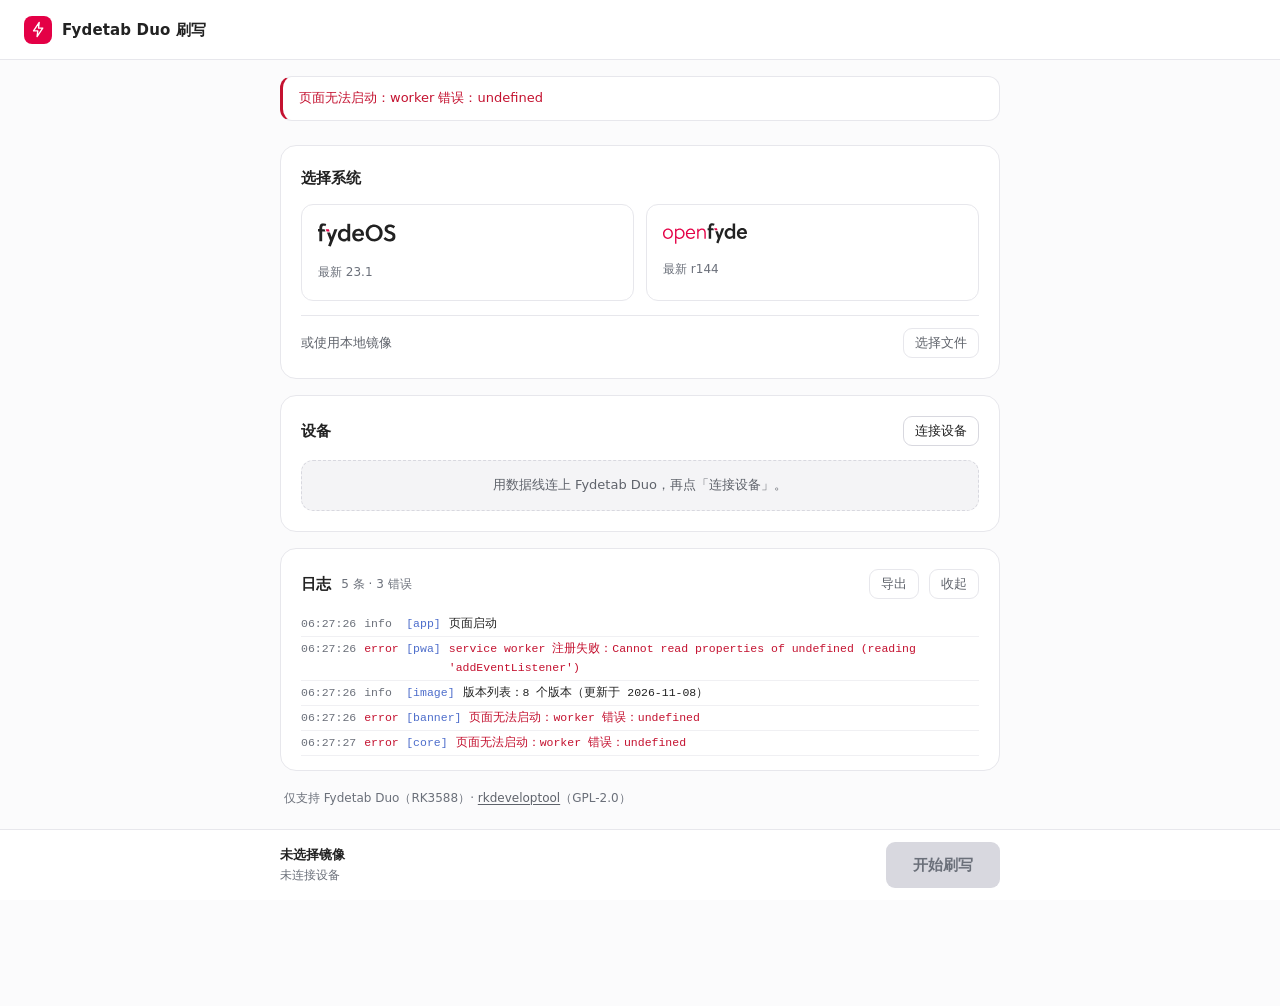
==== commit becf2401: "Revert "web/app: 改成 Etcher 式三块布局" 回退到 cf214c1 的单列三卡片版本（选系统 / 设备 / 日志 + 底部操作栏）， Etcher 式布局不再保留。缓存版本同步" ====
--- a/web/app/index.html
+++ b/web/app/index.html
@@ -4,7 +4,7 @@
     <meta charset="utf-8" />
     <meta name="viewport" content="width=device-width, initial-scale=1" />
     <meta name="color-scheme" content="light dark" />
-    <meta name="theme-color" content="#f4f4f6" />
+    <meta name="theme-color" content="#fbfbfc" />
     <title>Fydetab Duo 刷写工具</title>
     <link rel="manifest" href="./manifest.webmanifest" />
     <link rel="icon" href="./icons/icon-192.png" sizes="192x192" type="image/png" />
@@ -12,93 +12,64 @@
     <link rel="stylesheet" href="./styles.css" />
   </head>
   <body>
-    <main class="stage">
-      <section class="flasher" aria-label="Fydetab Duo 刷写">
-        <header class="flasher-head">
-          <span class="brand-mark" aria-hidden="true">
-            <svg viewBox="0 0 24 24" width="15" height="15" fill="none" stroke="currentColor" stroke-width="1.9" stroke-linecap="round" stroke-linejoin="round">
-              <path d="M13 2 5 14h6l-1 8 8-12h-6l1-8Z" />
-            </svg>
-          </span>
-          <h1>Fydetab Duo 刷写</h1>
-        </header>
+    <header class="appbar">
+      <div class="brand">
+        <span class="brand-mark" aria-hidden="true">
+          <svg viewBox="0 0 24 24" width="17" height="17" fill="none" stroke="currentColor" stroke-width="1.9" stroke-linecap="round" stroke-linejoin="round">
+            <path d="M13 2 5 14h6l-1 8 8-12h-6l1-8Z" />
+          </svg>
+        </span>
+        <span class="brand-name">Fydetab Duo 刷写</span>
+      </div>
+    </header>
 
-        <div id="banner" class="banner" role="status" hidden></div>
+    <div id="banner" class="banner" role="status" hidden></div>
 
-        <!-- the three moves, the way Etcher lays them out -------------------- -->
-        <div class="tiles">
-          <button id="btn-image" class="tile" type="button" aria-haspopup="dialog">
-            <span class="tile-icon" aria-hidden="true">
-              <svg viewBox="0 0 24 24" width="22" height="22" fill="none" stroke="currentColor" stroke-width="1.6" stroke-linecap="round" stroke-linejoin="round">
-                <path d="M12 3.5v10" />
-                <path d="M8 10 12 14l4-4" />
-                <path d="M4.5 16v3A2.5 2.5 0 0 0 7 21.5h10a2.5 2.5 0 0 0 2.5-2.5v-3" />
-              </svg>
-            </span>
-            <span id="tile-image-body" class="tile-body">
-              <span id="tile-image-title" class="tile-title">选择系统</span>
-              <span id="tile-image-sub" class="tile-sub">FydeOS · openFyde</span>
-            </span>
-          </button>
+    <main id="main" class="page">
+      <section class="card card-image" aria-labelledby="h-image">
+        <h2 id="h-image">选择系统</h2>
 
-          <button id="btn-device" class="tile" type="button" aria-haspopup="dialog">
-            <span class="tile-icon" aria-hidden="true">
-              <svg viewBox="0 0 24 24" width="22" height="22" fill="none" stroke="currentColor" stroke-width="1.6" stroke-linecap="round" stroke-linejoin="round">
-                <rect x="7" y="2.5" width="10" height="19" rx="2.5" />
-                <path d="M10.5 5.5h3" />
-              </svg>
-            </span>
-            <span id="tile-device-body" class="tile-body">
-              <span id="tile-device-title" class="tile-title">选择设备</span>
-              <span id="tile-device-sub" class="tile-sub">USB 连接</span>
-            </span>
-          </button>
-
-          <button id="btn-write" class="tile tile-flash" type="button" disabled>
-            <span class="tile-icon" aria-hidden="true">
-              <svg viewBox="0 0 24 24" width="22" height="22" fill="none" stroke="currentColor" stroke-width="1.8" stroke-linecap="round" stroke-linejoin="round">
-                <path d="M13 2 5 14h6l-1 8 8-12h-6l1-8Z" />
-              </svg>
-            </span>
-            <span class="tile-body">
-              <span id="tile-write-title" class="tile-title">开始刷写</span>
-              <span id="cta-hint" class="tile-sub">先选系统</span>
-            </span>
-          </button>
+        <div id="image-choices" class="choices">
+          <p class="muted">正在读取版本…</p>
         </div>
 
-        <!-- progress -------------------------------------------------------- -->
+        <div class="file-row">
+          <span class="file-name" id="image-label">或使用本地镜像</span>
+          <button id="btn-pick-image" class="btn ghost small" type="button">选择文件</button>
+          <input id="file-image" type="file" accept=".img,.bin,.zip,application/octet-stream,application/zip" />
+        </div>
+
         <div id="download-progress" class="progress" hidden>
-          <div class="progress-row">
-            <span class="progress-label">下载</span>
-            <span class="track"><span id="download-bar" class="fill"></span></span>
-            <button id="btn-download-cancel" class="btn ghost small" type="button">取消</button>
-          </div>
+          <div class="track"><span id="download-bar" class="fill"></span></div>
           <div class="progress-row">
             <p id="download-text" class="progress-text"></p>
-            <a id="download-fallback" class="link" target="_blank" rel="noreferrer" hidden>浏览器下载</a>
+            <span class="progress-actions">
+              <button id="btn-download-cancel" class="btn ghost small" type="button">取消</button>
+              <a id="download-fallback" class="link" target="_blank" rel="noreferrer" hidden>在新标签页下载</a>
+            </span>
           </div>
         </div>
 
         <div id="verify-progress" class="progress" hidden>
-          <div class="progress-row">
-            <span class="progress-label">校验</span>
-            <span class="track small"><span id="verify-bar" class="fill"></span></span>
-          </div>
+          <div class="track small"><span id="verify-bar" class="fill"></span></div>
           <p id="verify-progress-text" class="progress-text"></p>
         </div>
 
-        <div id="write-progress" class="progress" hidden>
-          <div class="progress-row">
-            <span class="track"><span id="write-bar" class="fill"></span></span>
-            <button id="btn-cancel-write" class="btn ghost small" type="button" hidden>取消</button>
-          </div>
-          <p id="write-progress-text" class="progress-text"></p>
+        <p id="image-summary" class="note" hidden></p>
+        <p id="fsa-note" class="note"></p>
+      </section>
+
+      <section class="card card-device" aria-labelledby="h-device">
+        <div class="card-head">
+          <h2 id="h-device">设备</h2>
+          <span class="spacer"></span>
+          <button id="btn-refresh" class="btn ghost small" type="button" hidden>刷新</button>
+          <button id="btn-authorize" class="btn secondary small" type="button">连接设备</button>
         </div>
 
-        <p id="fsa-note" class="note"></p>
+        <div id="devices" class="devices"></div>
+        <p id="device-selected" class="note"></p>
 
-        <!-- reconnecting ---------------------------------------------------- -->
         <div id="reconnect" class="reconnect" hidden>
           <p class="reconnect-title">设备已断开</p>
           <ol id="reconnect-steps"></ol>
@@ -108,9 +79,8 @@
           </div>
         </div>
 
-        <!-- what is still blocking the write -------------------------------- -->
         <div id="write-block" class="write-block">
-          <ul id="checklist" class="checks" hidden></ul>
+          <ul id="checklist" class="checks gates" hidden></ul>
 
           <div id="erase-row" class="erase-row" hidden>
             <p id="erase-title" class="erase-title"></p>
@@ -133,26 +103,27 @@
             <ol id="write-failure-steps"></ol>
           </div>
         </div>
+      </section>
 
-        <!-- log ------------------------------------------------------------- -->
-        <section class="log" aria-labelledby="h-log">
-          <div class="log-head">
-            <button id="btn-toggle-log" class="log-toggle" type="button" aria-expanded="false" aria-label="展开日志">
-              <h2 id="h-log">日志</h2>
-              <span id="log-count" class="log-count"></span>
-            </button>
-            <span class="spacer"></span>
-            <button id="btn-export-log" class="btn ghost small" type="button" hidden>导出</button>
-          </div>
-          <div id="log-body" class="log-body" hidden>
-            <ol id="log-lines" class="log-lines" aria-live="polite"></ol>
-            <p id="log-empty" class="muted">还没有记录。</p>
-          </div>
-        </section>
+      <section class="card card-log" aria-labelledby="h-log">
+        <div class="card-head">
+          <h2 id="h-log">日志</h2>
+          <span id="log-count" class="note"></span>
+          <span class="spacer"></span>
+          <button id="btn-export-log" class="btn ghost small" type="button">导出</button>
+          <button id="btn-toggle-log" class="btn ghost small" type="button" aria-expanded="false">展开</button>
+        </div>
+        <div id="log-body" class="log-body" hidden>
+          <ol id="log-lines" class="log-lines" aria-live="polite"></ol>
+          <p id="log-empty" class="muted">还没有记录。</p>
+        </div>
       </section>
 
       <footer class="page-foot">
-        <p>固件来自 FydeOS 与 openFyde 官方发布页。</p>
+        <p>
+          仅支持 Fydetab Duo（RK3588）·
+          <a href="https://github.com/rockchip-linux/rkdeveloptool" target="_blank" rel="noreferrer">rkdeveloptool</a>（GPL-2.0）
+        </p>
         <p class="foot-actions">
           <button id="btn-install" class="btn ghost small" type="button" hidden>安装到桌面</button>
           <button id="btn-reload-app" class="btn ghost small" type="button" hidden>刷新页面</button>
@@ -161,54 +132,31 @@
       </footer>
     </main>
 
-    <!-- 1 · image --------------------------------------------------------- -->
-    <dialog id="image-dialog" class="dialog">
+    <div class="actionbar">
+      <div class="action-progress" id="write-progress" hidden>
+        <div class="track"><span id="write-bar" class="fill"></span></div>
+      </div>
+      <div class="action-inner">
+        <div class="action-summary">
+          <span id="action-image" class="action-label">未选择镜像</span>
+          <span id="action-device" class="action-sub">未连接设备</span>
+          <p id="write-progress-text" class="action-sub" hidden></p>
+        </div>
+        <div class="action-buttons">
+          <button id="btn-cancel-write" class="btn ghost" type="button" disabled hidden>取消</button>
+          <button id="btn-write" class="btn primary lg" type="button" disabled>开始刷写</button>
+        </div>
+      </div>
+    </div>
+
+    <dialog id="version-dialog" class="dialog">
       <div class="dialog-head">
-        <h2>选择系统</h2>
-        <button id="btn-close-image" class="btn ghost small" type="button">关闭</button>
+        <h2 id="version-title">选择版本</h2>
+        <button id="btn-close-versions" class="btn ghost small" type="button">关闭</button>
       </div>
-      <div class="dialog-body">
-        <div id="image-choices" class="choices">
-          <p class="muted">正在读取版本…</p>
-        </div>
-        <ul id="version-list" class="versions"></ul>
-      </div>
-      <div class="dialog-foot">
-        <button id="btn-pick-image" class="btn secondary small" type="button">选择本地文件</button>
-        <span class="note">也可以把镜像文件直接拖到页面上</span>
-      </div>
+      <ul id="version-list" class="versions"></ul>
     </dialog>
 
-    <!-- 2 · device -------------------------------------------------------- -->
-    <dialog id="device-dialog" class="dialog">
-      <div class="dialog-head">
-        <h2>选择设备</h2>
-        <button id="btn-close-device" class="btn ghost small" type="button">关闭</button>
-      </div>
-      <div class="dialog-body">
-        <ul id="devices" class="devices"></ul>
-        <button id="btn-authorize" class="target" type="button">
-          <span class="target-icon" aria-hidden="true">
-            <svg viewBox="0 0 24 24" width="20" height="20" fill="none" stroke="currentColor" stroke-width="1.7" stroke-linecap="round" stroke-linejoin="round">
-              <path d="M12 21V9" />
-              <path d="M8 13h8" />
-              <path d="M9 9V6a3 3 0 0 1 6 0v3" />
-              <rect x="6" y="13" width="12" height="8" rx="2" />
-            </svg>
-          </span>
-          <span class="target-text">
-            <span class="target-title">连接设备</span>
-            <span class="target-sub">用 USB 线把 Fydetab Duo 接到电脑</span>
-          </span>
-        </button>
-      </div>
-      <div class="dialog-foot">
-        <button id="btn-refresh" class="btn secondary small" type="button">刷新</button>
-        <span class="note">刷写会清除设备上的原有系统</span>
-      </div>
-    </dialog>
-
-    <input id="file-image" type="file" accept=".img,.bin,.zip,application/octet-stream,application/zip" />
     <span id="sw-note" class="sr-only"></span>
 
     <script type="module" src="./app.js"></script>
--- a/web/app/styles.css
+++ b/web/app/styles.css
@@ -2,37 +2,37 @@
  *
  * FydeOS VI: primary #E40046 (Pantone 192C) + neutrals #222222 / #FFFFFF,
  * auxiliary #1AB2B2 · #0B9CDA · #4D6DCB · #FFCC00 for semantic accents only.
+ * Shape language follows Material 3: 16px surfaces, 12px controls, hairline
+ * outlines instead of shadows, one accent used only on the primary action.
+ * Type scale: 22 / 17 / 14 / 13 / 12. Spacing: 4px base, 8/12/16/24/32.
  *
- * Layout follows Etcher: one narrow column, three stacked tiles (system /
- * device / flash), progress underneath the tile it belongs to. Colour, type
- * and corner radius stay FydeOS — no Etcher neon, no gradients, no shadows.
- *
- * Type scale 22 / 16 / 15 / 13 / 12. Spacing 4px base, 8/12/16/24/32.
+ * One column, one job per card: 选系统 → 连接设备 → 日志. Anything a person
+ * does not need to finish the flash lives in the log, not on the page.
  */
 
 :root {
   --brand: #e40046;
-  --brand-deep: #c8003c;
+  --brand-deep: #d30035;
   --brand-soft: #fde8ee;
   --teal: #1ab2b2;
   --info: #0b9cda;
   --indigo: #4d6dcb;
-
-  --canvas: #ffffff;
+  --amber: #8a5a00;
+
+  --canvas: #fbfbfc;
   --surface: #ffffff;
   --sunken: #f4f4f6;
-  --sunken-hover: #ededf1;
   --outline: #e7e7ec;
-  --outline-strong: #d5d5dd;
+  --outline-strong: #d8d8df;
   --text: #222222;
   --text-2: #5f636b;
-  --text-3: #6f747e;
+  --text-3: #6b707a;
 
   --ok: #0b7a54;
   --warn: #8a5a00;
   --err: #c41230;
 
-  --r-lg: 18px;
+  --r-lg: 16px;
   --r-md: 12px;
   --r-sm: 9px;
 
@@ -40,38 +40,39 @@
     ui-sans-serif, system-ui, -apple-system, "Segoe UI", sans-serif;
   --mono: "Fira Code", ui-monospace, SFMono-Regular, Menlo, Consolas, monospace;
 
-  --shell: 520px;
-  --gutter: 20px;
+  --bar-h: 60px;
+  --gutter: 24px;
+  --measure: 720px;
 }
 
 @media (prefers-color-scheme: dark) {
   :root {
     --brand-soft: #3a1220;
-    --canvas: #131315;
-    --surface: #1b1b1e;
-    --sunken: #242428;
-    --sunken-hover: #2c2c31;
+    --canvas: #121214;
+    --surface: #1a1a1d;
+    --sunken: #202024;
     --outline: #2c2c32;
-    --outline-strong: #3b3b44;
+    --outline-strong: #3a3a42;
     --text: #f1f1f3;
     --text-2: #a9adb5;
-    --text-3: #9a9ea8;
+    --text-3: #9195a0;
 
     --ok: #45c496;
     --warn: #e3b341;
     --err: #ff7b8a;
+    --amber: #e3b341;
   }
 }
 
 * { box-sizing: border-box; }
 
-html, body { min-height: 100%; }
+html, body { height: 100%; }
 
 body {
   margin: 0;
   font-family: var(--font);
   font-size: 14px;
-  line-height: 1.5;
+  line-height: 1.6;
   color: var(--text);
   background: var(--canvas);
   -webkit-font-smoothing: antialiased;
@@ -80,9 +81,9 @@
 
 [hidden] { display: none !important; }
 
-h1, h2, h3, p, ul, ol { margin: 0; }
+h1, h2, h3, h4, p, ul, ol { margin: 0; }
 ul, ol { padding: 0; list-style: none; }
-button, input, select { font: inherit; color: inherit; }
+button, input, select, textarea { font: inherit; color: inherit; }
 a { color: var(--brand); text-decoration: none; }
 a:hover { text-decoration: underline; }
 
@@ -105,277 +106,348 @@
   white-space: nowrap;
 }
 
-/* ------------------------------------------------------------------ shell */
-
-.stage {
-  min-height: 100vh;
-  display: flex;
-  flex-direction: column;
-  align-items: center;
-  justify-content: center;
-  gap: 18px;
-  padding: 40px var(--gutter);
-}
-
-.flasher {
-  width: min(100%, var(--shell));
-  display: flex;
-  flex-direction: column;
-  gap: 14px;
-}
-
-.flasher-head {
+/* ---------------------------------------------------------------- app bar */
+
+.appbar {
+  position: sticky;
+  top: 0;
+  z-index: 30;
+  display: flex;
+  align-items: center;
+  gap: 16px;
+  height: var(--bar-h);
+  padding: 0 var(--gutter);
+  background: color-mix(in srgb, var(--surface) 88%, transparent);
+  backdrop-filter: blur(12px);
+  border-bottom: 1px solid var(--outline);
+}
+
+.brand {
   display: flex;
   align-items: center;
   gap: 10px;
-  padding-bottom: 2px;
+  font-size: 15px;
+  font-weight: 600;
+  letter-spacing: 0.01em;
 }
 
 .brand-mark {
   display: grid;
   place-items: center;
-  width: 24px;
-  height: 24px;
-  border-radius: 7px;
+  width: 28px;
+  height: 28px;
+  border-radius: 8px;
   color: #fff;
   background: var(--brand);
-  flex: none;
-}
-
-.flasher-head h1 {
-  font-size: 15px;
-  font-weight: 600;
-  letter-spacing: 0.01em;
-}
-
-/* ------------------------------------------------------------- the tiles */
-
-.tiles {
-  display: flex;
-  flex-direction: column;
-  gap: 10px;
-}
-
-.tile {
-  position: relative;
-  display: flex;
-  align-items: center;
-  gap: 14px;
-  width: 100%;
-  min-height: 72px;
-  padding: 15px 16px;
-  border: 1px solid transparent;
-  border-radius: var(--r-md);
-  background: var(--sunken);
-  text-align: left;
-  cursor: pointer;
-  transition: background-color 0.15s ease, border-color 0.15s ease;
-}
-
-.tile:hover:not(:disabled) { background: var(--sunken-hover); }
-.tile:active:not(:disabled) { transform: translateY(0.5px); }
-
-body.dragging #btn-image {
-  border-color: var(--brand);
-  background: var(--brand-soft);
-}
-
-.tile-icon {
-  display: grid;
-  place-items: center;
-  width: 40px;
-  height: 40px;
-  border-radius: 10px;
-  color: var(--text-2);
-  background: var(--surface);
-  flex: none;
-}
-
-.tile-body {
-  display: flex;
-  flex-direction: column;
-  gap: 2px;
-  min-width: 0;
-  flex: 1;
-}
-
-.tile-title {
-  font-size: 15px;
-  font-weight: 600;
-  letter-spacing: 0.01em;
-  overflow: hidden;
-  text-overflow: ellipsis;
-  white-space: nowrap;
-}
-
-.tile-sub {
-  font-size: 12.5px;
-  color: var(--text-2);
-  font-variant-numeric: tabular-nums;
-  overflow: hidden;
-  text-overflow: ellipsis;
-  white-space: nowrap;
-}
-
-/* The flash tile is the only place the brand red appears. */
-#btn-image::after,
-#btn-device::after {
-  content: "";
-  width: 7px;
-  height: 7px;
-  margin-left: 2px;
-  border-right: 1.6px solid var(--text-3);
-  border-top: 1.6px solid var(--text-3);
-  transform: rotate(45deg);
-  flex: none;
-}
-
-.tile-flash {
-  background: var(--brand);
-  color: #fff;
-}
-
-.tile-flash .tile-icon { color: var(--brand); background: rgba(255, 255, 255, 0.94); }
-.tile-flash .tile-sub { color: #fff; }
-.tile-flash:hover:not(:disabled) { background: var(--brand-deep); }
-
-/* Nothing picked yet: the slot is present but plainly not ready. */
-.tile-flash:disabled {
-  background: var(--sunken);
-  color: var(--text-3);
-  cursor: not-allowed;
-}
-
-.tile-flash:disabled .tile-icon { color: var(--text-3); background: var(--surface); }
-.tile-flash:disabled .tile-sub { color: var(--text-2); }
-
-/* --------------------------------------------------------------- buttons */
+}
+
+/* ---------------------------------------------------------------- buttons */
 
 .btn {
   display: inline-flex;
   align-items: center;
   justify-content: center;
   gap: 6px;
-  height: 36px;
-  padding: 0 14px;
+  height: 38px;
+  padding: 0 16px;
   border-radius: var(--r-sm);
   border: 1px solid transparent;
   background: transparent;
-  font-size: 13px;
+  font-size: 14px;
   font-weight: 500;
   cursor: pointer;
   white-space: nowrap;
   transition: background-color 0.15s ease, border-color 0.15s ease, color 0.15s ease;
 }
 
-.btn.small { height: 28px; padding: 0 10px; font-size: 12px; }
+.btn.small { height: 30px; padding: 0 11px; font-size: 13px; }
+.btn.lg { height: 46px; padding: 0 26px; font-size: 15px; font-weight: 600; }
 
 .btn.primary { background: var(--brand); color: #fff; }
 .btn.primary:hover:not(:disabled) { background: var(--brand-deep); }
 .btn.secondary { background: var(--surface); border-color: var(--outline-strong); color: var(--text); }
 .btn.secondary:hover:not(:disabled) { border-color: var(--text-3); }
-.btn.ghost { color: var(--text-2); }
+.btn.ghost { color: var(--text-2); border-color: transparent; }
 .btn.ghost:hover:not(:disabled) { background: var(--sunken); color: var(--text); }
 .btn.ghost.small { border-color: var(--outline); background: var(--surface); }
 .btn.ghost.small:hover:not(:disabled) { border-color: var(--outline-strong); }
 
-.btn:disabled { opacity: 0.45; cursor: not-allowed; }
-
-.link { font-size: 12px; }
-
-/* ----------------------------------------------------------------- banner */
+.btn:disabled { opacity: 0.4; cursor: not-allowed; }
+
+.btn.primary.lg:disabled { background: var(--outline-strong); color: var(--text-3); opacity: 1; }
+
+.link { font-size: 13px; color: var(--brand); }
+
+/* ---------------------------------------------------------------- banner */
 
 .banner {
-  padding: 10px 13px;
+  max-width: var(--measure);
+  margin: 16px auto 0;
+  padding: 11px 16px;
   border-radius: var(--r-md);
   border: 1px solid var(--outline);
   border-left: 3px solid var(--info);
+  background: var(--surface);
+  font-size: 13px;
+  color: var(--text-2);
+}
+
+.banner[data-tone="warn"] { border-left-color: var(--amber); }
+.banner[data-tone="error"] { border-left-color: var(--err); color: var(--err); }
+.banner[data-tone="info"] { border-left-color: var(--info); }
+
+/* ---------------------------------------------------------------- page */
+
+.page {
+  display: flex;
+  flex-direction: column;
+  gap: 16px;
+  max-width: calc(var(--measure) + var(--gutter) * 2);
+  margin: 0 auto;
+  padding: 24px var(--gutter) calc(var(--bar-h) + 128px);
+}
+
+.card {
+  display: flex;
+  flex-direction: column;
+  gap: 14px;
+  padding: 20px;
+  border: 1px solid var(--outline);
+  border-radius: var(--r-lg);
+  background: var(--surface);
+}
+
+.card h2 {
+  font-size: 15px;
+  font-weight: 600;
+  letter-spacing: 0.01em;
+}
+
+.card-head {
+  display: flex;
+  align-items: center;
+  gap: 10px;
+  min-height: 30px;
+}
+
+.card-head .spacer { flex: 1; }
+
+.page-foot {
+  display: flex;
+  flex-direction: column;
+  gap: 8px;
+  padding: 2px 4px;
+  font-size: 12px;
+  color: var(--text-3);
+}
+
+.page-foot a { color: var(--text-2); text-decoration: underline; text-underline-offset: 2px; }
+.foot-actions { display: flex; align-items: center; gap: 8px; flex-wrap: wrap; }
+
+/* ---------------------------------------------------------------- brands */
+
+.choices {
+  display: grid;
+  grid-template-columns: repeat(2, minmax(0, 1fr));
+  gap: 12px;
+}
+
+.brand-button {
+  display: flex;
+  flex-direction: column;
+  align-items: flex-start;
+  gap: 10px;
+  padding: 18px 16px;
+  border: 1px solid var(--outline);
+  border-radius: var(--r-md);
+  background: var(--surface);
+  text-align: left;
+  cursor: pointer;
+  transition: border-color 0.15s ease, background-color 0.15s ease;
+}
+
+.brand-button:hover { border-color: var(--outline-strong); background: var(--sunken); }
+.brand-button:disabled { opacity: 0.5; cursor: not-allowed; }
+
+.brand-logo {
+  width: auto;
+  height: 24px;
+  color: var(--text);
+}
+
+.brand-button[data-brand="openfyde"] .brand-logo { height: 21px; }
+
+.brand-sub {
+  font-size: 12px;
+  color: var(--text-3);
+}
+
+.file-row {
+  display: flex;
+  align-items: center;
+  gap: 10px;
+  padding-top: 12px;
+  border-top: 1px solid var(--outline);
+}
+
+.file-name {
+  min-width: 0;
+  flex: 1;
+  font-size: 13px;
+  color: var(--text-2);
+  overflow: hidden;
+  text-overflow: ellipsis;
+  white-space: nowrap;
+}
+
+.file-name.has-file { color: var(--text); font-weight: 500; }
+
+#file-image { display: none; }
+
+/* ---------------------------------------------------------------- versions */
+
+.dialog {
+  width: min(460px, calc(100vw - 32px));
+  padding: 0;
+  border: 1px solid var(--outline);
+  border-radius: var(--r-lg);
+  background: var(--surface);
+  color: var(--text);
+}
+
+.dialog::backdrop { background: rgba(20, 20, 24, 0.32); }
+
+.dialog-head {
+  display: flex;
+  align-items: center;
+  gap: 12px;
+  padding: 16px 18px 12px;
+  border-bottom: 1px solid var(--outline);
+}
+
+.dialog-head h2 { flex: 1; font-size: 15px; font-weight: 600; }
+
+.versions { display: flex; flex-direction: column; padding: 6px 8px 12px; max-height: min(60vh, 420px); overflow: auto; }
+
+.version {
+  display: flex;
+  align-items: center;
+  gap: 12px;
+  width: 100%;
+  padding: 12px 10px;
+  border: 0;
+  border-radius: var(--r-sm);
+  background: transparent;
+  text-align: left;
+  cursor: pointer;
+}
+
+.version:hover:not(:disabled) { background: var(--sunken); }
+.version:disabled { opacity: 0.5; cursor: not-allowed; }
+
+.version-body { display: flex; flex-direction: column; gap: 1px; min-width: 0; flex: 1; }
+.version-name { font-size: 13px; font-weight: 500; }
+.version-meta { font-size: 12px; color: var(--text-3); }
+.version-tag {
+  flex: none;
+  padding: 1px 8px;
+  border-radius: 999px;
+  border: 1px solid color-mix(in srgb, var(--brand) 35%, var(--outline));
+  color: var(--brand);
+  font-size: 11px;
+}
+
+.versions-empty { padding: 16px 10px; font-size: 13px; color: var(--text-3); }
+
+/* ---------------------------------------------------------------- devices */
+
+.devices { display: flex; flex-direction: column; gap: 8px; }
+
+.device-card {
+  display: flex;
+  align-items: center;
+  gap: 10px;
+  width: 100%;
+  padding: 12px 14px;
+  border: 1px solid var(--outline);
+  border-radius: var(--r-md);
+  background: var(--surface);
+  text-align: left;
+  cursor: pointer;
+  transition: border-color 0.15s ease, background-color 0.15s ease;
+}
+
+.device-card:hover { border-color: var(--outline-strong); }
+
+.device-card.selected {
+  border-color: var(--brand);
+  background: var(--brand-soft);
+  box-shadow: inset 0 0 0 1px var(--brand);
+}
+
+.device-title { font-size: 13px; font-weight: 600; min-width: 0; }
+
+.device-meta { display: flex; align-items: center; gap: 8px; margin-left: auto; font-size: 12px; color: var(--text-3); }
+
+.device-tag {
+  padding: 1px 7px;
+  border-radius: 999px;
+  font-size: 11px;
+  border: 1px solid var(--outline-strong);
+  color: var(--text-2);
+}
+
+.device-tag[data-mode="MASKROM"] { color: var(--amber); border-color: color-mix(in srgb, var(--amber) 40%, var(--outline)); }
+.device-tag[data-mode="LOADER"] { color: var(--ok); border-color: color-mix(in srgb, var(--ok) 40%, var(--outline)); }
+
+.device-empty {
+  padding: 14px 16px;
+  border: 1px dashed var(--outline-strong);
+  border-radius: var(--r-md);
   background: var(--sunken);
   font-size: 13px;
   color: var(--text-2);
-}
-
-.banner[data-tone="warn"] { border-left-color: var(--warn); }
-.banner[data-tone="error"] { border-left-color: var(--err); color: var(--err); }
-.banner[data-tone="info"] { border-left-color: var(--info); }
-
-/* -------------------------------------------------------------- progress */
-
-.progress { display: flex; flex-direction: column; gap: 5px; }
-
-.progress-row { display: flex; align-items: center; gap: 10px; }
-
-.progress-label {
-  font-size: 12px;
-  color: var(--text-3);
-  flex: none;
-  width: 28px;
-}
-
-.track {
-  flex: 1;
-  height: 6px;
-  border-radius: 999px;
-  background: var(--outline);
-  overflow: hidden;
-}
-
-.track.small { height: 4px; }
-
-.fill {
-  display: block;
-  height: 100%;
-  width: 0;
-  border-radius: 999px;
-  background: var(--brand);
-  transition: width 0.2s ease;
-}
-
-.progress-text {
-  font-size: 12px;
-  color: var(--text-2);
-  font-variant-numeric: tabular-nums;
-}
-
-#write-progress.complete .fill { background: var(--ok); }
-
-/* --------------------------------------------------------------- blocks */
+  text-align: center;
+}
 
 .reconnect {
   display: flex;
   flex-direction: column;
-  gap: 9px;
-  padding: 13px;
+  gap: 10px;
+  padding: 14px;
   border: 1px solid color-mix(in srgb, var(--warn) 40%, var(--outline));
   border-radius: var(--r-md);
   background: color-mix(in srgb, var(--warn) 6%, var(--surface));
 }
 
 .reconnect-title { font-size: 13px; font-weight: 600; }
-.reconnect ol { display: flex; flex-direction: column; gap: 4px; padding-left: 17px; list-style: decimal; font-size: 12px; color: var(--text-2); }
+.reconnect ol { display: flex; flex-direction: column; gap: 6px; padding-left: 18px; list-style: decimal; font-size: 12px; color: var(--text-2); }
 .reconnect li.reconnect-cause { color: var(--text); }
 
+/* ---------------------------------------------------------------- checks */
+
 .write-block {
   display: flex;
   flex-direction: column;
+  gap: 12px;
+}
+
+/* The block only exists when it has something to say: a rule or a gap under an
+   empty card is the kind of noise this page is trying to lose. */
+.write-block:not(:has(> :not([hidden]))) { display: none; }
+
+.write-block > *:not([hidden]) ~ *:not([hidden]) {
+  padding-top: 12px;
+  border-top: 1px solid var(--outline);
+}
+
+.checks { display: flex; flex-direction: column; }
+
+.check {
+  display: flex;
+  align-items: baseline;
   gap: 10px;
-}
-
-/* The block only exists when it has something to say. */
-.write-block:not(:has(> :not([hidden]))) { display: none; }
-
-.write-block > *:not([hidden]) ~ *:not([hidden]) {
-  padding-top: 10px;
-  border-top: 1px solid var(--outline);
-}
-
-.checks { display: flex; flex-direction: column; }
-
-.check {
-  display: flex;
-  align-items: baseline;
-  gap: 9px;
-  padding: 6px 0;
+  padding: 8px 0;
   border-top: 1px solid color-mix(in srgb, var(--outline) 70%, transparent);
 }
 
@@ -398,21 +470,25 @@
 .check-label { font-size: 13px; }
 .check-detail { font-size: 12px; color: var(--text-3); }
 
+.check.pass .check-mark { color: var(--ok); background: color-mix(in srgb, var(--ok) 14%, transparent); }
+.check.warn .check-mark { color: var(--warn); background: color-mix(in srgb, var(--warn) 16%, transparent); }
 .check.fail .check-mark { color: var(--err); background: color-mix(in srgb, var(--err) 14%, transparent); }
 .check.fail .check-label { color: var(--err); }
-.check.warn .check-mark { color: var(--warn); background: color-mix(in srgb, var(--warn) 16%, transparent); }
+
+.checks.gates .check.pending .check-label { color: var(--text-2); }
 
 /* ---------------------------------------------------------------- erase */
 
-.erase-row { display: flex; flex-direction: column; gap: 8px; }
+.erase-row { display: flex; flex-direction: column; gap: 9px; }
 
 .erase-title { font-size: 13px; color: var(--text-2); }
 
 .erase-controls { display: flex; align-items: center; gap: 12px; flex-wrap: wrap; }
 
-select {
-  height: 32px;
-  padding: 0 9px;
+select,
+input[type="text"] {
+  height: 36px;
+  padding: 0 10px;
   border: 1px solid var(--outline-strong);
   border-radius: var(--r-sm);
   background: var(--surface);
@@ -420,7 +496,7 @@
   font-size: 13px;
 }
 
-select:focus-visible { border-color: var(--brand); }
+select:focus-visible, input[type="text"]:focus-visible { border-color: var(--brand); }
 
 .check-inline {
   display: inline-flex;
@@ -436,8 +512,8 @@
 .failure {
   display: flex;
   flex-direction: column;
-  gap: 7px;
-  padding: 13px;
+  gap: 8px;
+  padding: 14px;
   border: 1px solid color-mix(in srgb, var(--err) 35%, var(--outline));
   border-radius: var(--r-md);
   background: color-mix(in srgb, var(--err) 6%, var(--surface));
@@ -445,52 +521,69 @@
 
 .failure strong { font-size: 13px; color: var(--err); }
 .failure p { font-size: 12px; color: var(--text-2); overflow-wrap: anywhere; }
-.failure ol { display: flex; flex-direction: column; gap: 3px; padding-left: 17px; list-style: decimal; font-size: 12px; color: var(--text-2); }
-
-/* ------------------------------------------------------------------- log */
-
-.log {
-  display: flex;
-  flex-direction: column;
-  gap: 8px;
-  padding-top: 12px;
-  border-top: 1px solid var(--outline);
+.failure ol { display: flex; flex-direction: column; gap: 4px; padding-left: 18px; list-style: decimal; font-size: 12px; color: var(--text-2); }
+
+/* ---------------------------------------------------------------- progress */
+
+.progress { display: flex; flex-direction: column; gap: 6px; }
+
+.track {
+  height: 6px;
+  border-radius: 999px;
+  background: var(--sunken);
+  overflow: hidden;
+}
+
+.track.small { height: 4px; }
+
+.fill {
+  display: block;
+  height: 100%;
+  width: 0;
+  border-radius: 999px;
+  background: var(--brand);
+  transition: width 0.2s ease;
+}
+
+.progress-row { display: flex; align-items: center; gap: 12px; }
+.progress-text { font-size: 12px; color: var(--text-2); font-variant-numeric: tabular-nums; }
+#write-progress.complete .fill { background: var(--ok); }
+.progress-actions { display: flex; align-items: center; gap: 8px; margin-left: auto; }
+
+/* ---------------------------------------------------------------- meta */
+
+.meta {
+  padding: 10px 12px;
+  border-radius: var(--r-sm);
+  background: var(--sunken);
   font-size: 12px;
-}
-
-.log-head { display: flex; align-items: center; gap: 8px; }
-.log-head .spacer { flex: 1; }
-
-.log-toggle {
-  display: flex;
-  align-items: center;
-  gap: 7px;
-  padding: 0;
-  border: 0;
-  background: transparent;
-  cursor: pointer;
+  line-height: 1.7;
   color: var(--text-2);
-}
-
-.log-toggle h2 { font-size: 12px; font-weight: 600; }
-.log-toggle::after {
-  content: "";
-  width: 6px;
-  height: 6px;
-  margin-left: 1px;
-  border-right: 1.5px solid currentColor;
-  border-bottom: 1.5px solid currentColor;
-  transform: rotate(45deg) translate(-1px, -1px);
-  transition: transform 0.15s ease;
-}
-.log-toggle[aria-expanded="true"]::after { transform: rotate(-135deg) translate(-1px, -1px); }
-
-.log-count {
-  font-size: 12px;
-  color: var(--text-3);
+  white-space: pre-wrap;
+  overflow-wrap: anywhere;
+  margin: 0;
+}
+
+.meta[data-tone="error"] { color: var(--err); background: color-mix(in srgb, var(--err) 7%, var(--surface)); }
+
+.note { font-size: 12px; color: var(--text-3); overflow-wrap: anywhere; }
+
+/* The one-line verdict under the version buttons: readable, not a footnote. */
+#image-summary {
+  font-size: 13px;
+  color: var(--text-2);
   font-variant-numeric: tabular-nums;
 }
-.log-count:empty { display: none; }
+
+#image-summary[data-tone="error"] { color: var(--err); }
+.note:empty { display: none; }
+.muted { font-size: 13px; color: var(--text-3); }
+
+.row-actions { display: flex; align-items: center; gap: 8px; flex-wrap: wrap; }
+
+/* ---------------------------------------------------------------- log */
+
+.card-log { padding-bottom: 14px; }
 
 .log-body { max-height: 220px; overflow: auto; overscroll-behavior: contain; }
 
@@ -499,259 +592,78 @@
   flex-direction: column;
   gap: 1px;
   font-family: var(--mono);
-  font-size: 11px;
-  line-height: 1.6;
-}
-
-.log-line { display: flex; gap: 7px; padding: 1px 0; }
+  font-size: 11.5px;
+  line-height: 1.65;
+}
+
+.log-line { display: flex; gap: 8px; padding: 2px 0; border-bottom: 1px solid color-mix(in srgb, var(--outline) 60%, transparent); }
 .log-ts { color: var(--text-3); flex: none; font-variant-numeric: tabular-nums; }
-.log-level { flex: none; width: 32px; color: var(--text-3); text-transform: lowercase; }
+.log-level { flex: none; width: 34px; color: var(--text-3); text-transform: lowercase; }
 .log-source { flex: none; color: var(--indigo); }
 .log-text { min-width: 0; overflow-wrap: anywhere; }
 .log-line[data-level="warn"] .log-text, .log-line[data-level="warn"] .log-level { color: var(--warn); }
 .log-line[data-level="error"] .log-text, .log-line[data-level="error"] .log-level { color: var(--err); }
 
-#log-empty { padding: 2px 0; }
-
-/* ------------------------------------------------------------------ foot */
-
-.page-foot {
-  width: min(100%, var(--shell));
-  display: flex;
-  flex-direction: column;
-  gap: 6px;
-  font-size: 12px;
-  color: var(--text-3);
-}
-
-.page-foot a { color: var(--text-2); text-decoration: underline; text-underline-offset: 2px; }
-.foot-actions { display: flex; align-items: center; gap: 8px; flex-wrap: wrap; }
-
-/* ----------------------------------------------------------------- misc */
-
-.note { font-size: 12px; color: var(--text-3); overflow-wrap: anywhere; }
-.note:empty { display: none; }
-.muted { font-size: 13px; color: var(--text-3); }
-.row-actions { display: flex; align-items: center; gap: 8px; flex-wrap: wrap; }
-
-/* -------------------------------------------------------------- dialogs */
-
-.dialog {
-  width: min(420px, calc(100vw - 28px));
-  max-height: min(86vh, 720px);
-  padding: 0;
-  border: 1px solid var(--outline);
-  border-radius: var(--r-lg);
-  background: var(--surface);
-  color: var(--text);
-  overflow: hidden;
-}
-
-.dialog[open] { display: flex; flex-direction: column; }
-
-.dialog::backdrop { background: rgba(20, 20, 24, 0.36); }
-
-.dialog-head {
-  display: flex;
-  align-items: center;
-  gap: 12px;
-  padding: 14px 16px 11px;
-  border-bottom: 1px solid var(--outline);
-}
-
-.dialog-head h2 { flex: 1; font-size: 14px; font-weight: 600; }
-
-.dialog-body {
-  display: flex;
-  flex-direction: column;
-  gap: 10px;
-  padding: 12px;
-  overflow: auto;
-}
-
-.dialog-foot {
-  display: flex;
-  align-items: center;
-  gap: 10px;
-  padding: 11px 14px;
+#log-empty { padding: 4px 0; }
+#log-empty:not([hidden]) { display: block; }
+
+/* ---------------------------------------------------------------- action bar */
+
+.actionbar {
+  position: fixed;
+  left: 0;
+  right: 0;
+  bottom: 0;
+  z-index: 25;
   border-top: 1px solid var(--outline);
-  background: var(--sunken);
-}
-
-.dialog-foot .note { margin-left: auto; text-align: right; color: var(--text-2); }
-
-/* brand tiles inside the dialog */
-
-.choices {
-  display: flex;
-  flex-direction: column;
-  gap: 8px;
-}
-
-.brand-button {
-  display: flex;
-  align-items: center;
-  gap: 10px;
-  width: 100%;
-  min-height: 54px;
-  padding: 12px 13px;
-  border: 1px solid var(--outline-strong);
-  border-radius: var(--r-md);
-  background: var(--surface);
-  text-align: left;
-  cursor: pointer;
-  transition: border-color 0.15s ease, background-color 0.15s ease;
-}
-
-.brand-button:hover:not(:disabled) { border-color: var(--text-3); }
-.brand-button[aria-pressed="true"] { border-color: var(--brand); background: var(--brand-soft); }
-.brand-button:disabled { opacity: 0.5; cursor: not-allowed; }
-
-.brand-logo { width: auto; height: 20px; color: var(--text); flex: none; }
-.brand-button[data-brand="openfyde"] .brand-logo { height: 17px; }
-
-.brand-sub {
-  margin-left: auto;
-  font-size: 12px;
-  color: var(--text-3);
-  font-variant-numeric: tabular-nums;
-}
-
-/* versions */
-
-.versions { display: flex; flex-direction: column; gap: 1px; }
-
-.version {
-  display: flex;
-  align-items: center;
-  gap: 12px;
-  width: 100%;
-  padding: 10px;
-  border: 0;
-  border-radius: var(--r-sm);
-  background: transparent;
-  text-align: left;
-  cursor: pointer;
-}
-
-.version:hover:not(:disabled) { background: var(--sunken); }
-.version:disabled { opacity: 0.5; cursor: not-allowed; }
-
-.version-body { display: flex; flex-direction: column; gap: 1px; min-width: 0; flex: 1; }
-.version-name { font-size: 13px; font-weight: 500; }
-.version-meta { font-size: 12px; color: var(--text-3); font-variant-numeric: tabular-nums; }
-.version-tag {
-  flex: none;
-  padding: 1px 8px;
-  border-radius: 999px;
-  border: 1px solid color-mix(in srgb, var(--brand) 35%, var(--outline));
-  color: var(--brand);
-  font-size: 11px;
-}
-
-.versions-empty, .devices-empty { padding: 14px 10px; font-size: 13px; color: var(--text-3); }
-
-/* devices inside the dialog */
-
-.devices { display: flex; flex-direction: column; gap: 7px; }
-.devices:empty { display: none; }
-
-.device-card {
-  display: flex;
-  align-items: center;
-  gap: 11px;
-  width: 100%;
-  padding: 11px 12px;
-  border: 1px solid var(--outline-strong);
-  border-radius: var(--r-md);
-  background: var(--surface);
-  text-align: left;
-  cursor: pointer;
-  transition: border-color 0.15s ease, background-color 0.15s ease;
-}
-
-.device-card:hover { border-color: var(--text-3); }
-
-.device-card.selected {
-  border-color: var(--brand);
-  background: var(--brand-soft);
-}
-
-.device-icon {
-  display: grid;
-  place-items: center;
-  width: 30px;
-  height: 30px;
-  border-radius: 8px;
-  color: var(--text-2);
-  background: var(--sunken);
-  flex: none;
-}
-
-.device-card.selected .device-icon { color: var(--brand); background: var(--surface); }
-
-.device-body { display: flex; flex-direction: column; gap: 1px; min-width: 0; flex: 1; }
-.device-title { font-size: 13px; font-weight: 600; }
-.device-meta { font-size: 12px; color: var(--text-2); font-variant-numeric: tabular-nums; }
-
-.device-check {
-  display: grid;
-  place-items: center;
-  width: 18px;
-  height: 18px;
-  border-radius: 50%;
-  border: 1px solid var(--outline-strong);
-  color: transparent;
-  flex: none;
-}
-
-.device-card.selected .device-check { border-color: var(--brand); background: var(--brand); color: #fff; }
-
-/* the connect target */
-
-.target {
-  display: flex;
-  align-items: center;
-  gap: 12px;
-  width: 100%;
-  padding: 14px;
-  border: 1px dashed var(--outline-strong);
-  border-radius: var(--r-md);
-  background: var(--surface);
-  text-align: left;
-  cursor: pointer;
-  transition: border-color 0.15s ease, background-color 0.15s ease;
-}
-
-.target:hover:not(:disabled) { border-color: var(--brand); background: var(--brand-soft); }
-.target:disabled { opacity: 0.5; cursor: not-allowed; }
-
-.target-icon {
-  display: grid;
-  place-items: center;
-  width: 34px;
-  height: 34px;
-  border-radius: 9px;
-  color: var(--text-2);
-  background: var(--sunken);
-  flex: none;
-}
-
-.target-text { display: flex; flex-direction: column; gap: 2px; }
-.target-title { font-size: 13px; font-weight: 600; }
-.target-sub { font-size: 12px; color: var(--text-3); }
-
-#file-image { display: none; }
-
-/* -------------------------------------------------------------- responsive */
-
-@media (max-width: 560px) {
-  :root { --gutter: 14px; }
-
-  .stage { padding: 20px var(--gutter); justify-content: flex-start; }
-  .tile { min-height: 64px; padding: 13px 14px; gap: 12px; }
-  .tile-icon { width: 36px; height: 36px; }
-  .tile-title { font-size: 14px; }
+  background: color-mix(in srgb, var(--surface) 92%, transparent);
+  backdrop-filter: blur(14px);
+}
+
+.action-inner {
+  display: flex;
+  align-items: center;
+  gap: 16px;
+  max-width: calc(var(--measure) + var(--gutter) * 2);
+  margin: 0 auto;
+  padding: 12px var(--gutter);
+}
+
+.action-summary { display: flex; flex-direction: column; gap: 1px; min-width: 0; }
+.action-label { font-size: 13px; font-weight: 600; }
+.action-sub { font-size: 12px; color: var(--text-3); }
+.action-sub { font-variant-numeric: tabular-nums; }
+
+.action-buttons { display: flex; align-items: center; gap: 10px; margin-left: auto; }
+
+.action-progress {
+  max-width: calc(var(--measure) + var(--gutter) * 2);
+  margin: 0 auto;
+  padding: 10px var(--gutter) 0;
+}
+
+/* ---------------------------------------------------------------- responsive */
+
+@media (max-width: 640px) {
+  :root { --gutter: 16px; }
+
+  .appbar { gap: 8px; }
+  .brand { font-size: 14px; }
+
+  .banner { margin: 12px var(--gutter) 0; }
+  .page { padding-top: 16px; gap: 12px; }
+  .card { padding: 16px; border-radius: var(--r-md); }
+
+  .choices { grid-template-columns: minmax(0, 1fr); }
+  .brand-button { flex-direction: row; align-items: center; padding: 14px; }
+  .brand-sub { margin-left: auto; }
+
+  .device-card { flex-wrap: wrap; }
+  .device-meta { margin-left: 0; }
+
+  .action-inner { gap: 10px; }
+  .action-label { font-size: 12px; }
+  .action-buttons .btn.primary.lg { height: 42px; padding: 0 18px; }
 }
 
 @media (prefers-reduced-motion: reduce) {
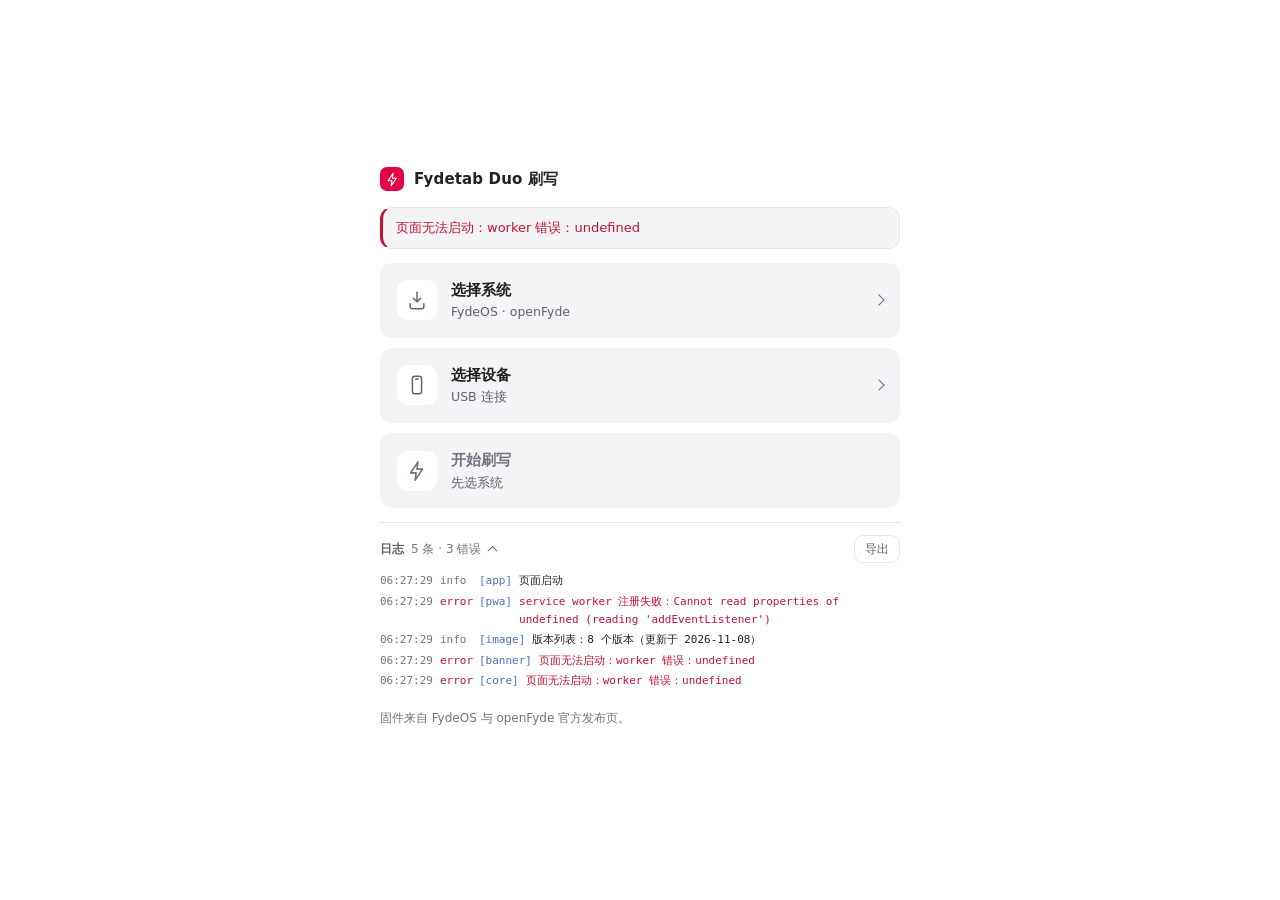
==== commit e71bb53b: "web/app: 恢复 Etcher 式三块布局（选系统 / 选设备 / 开始刷写） 在回退提交 becf240 之上重新挂上 021b875 的页面与文档，历史保持单向： Etcher 三块版重新成" ====
--- a/web/app/index.html
+++ b/web/app/index.html
@@ -4,7 +4,7 @@
     <meta charset="utf-8" />
     <meta name="viewport" content="width=device-width, initial-scale=1" />
     <meta name="color-scheme" content="light dark" />
-    <meta name="theme-color" content="#fbfbfc" />
+    <meta name="theme-color" content="#f4f4f6" />
     <title>Fydetab Duo 刷写工具</title>
     <link rel="manifest" href="./manifest.webmanifest" />
     <link rel="icon" href="./icons/icon-192.png" sizes="192x192" type="image/png" />
@@ -12,64 +12,93 @@
     <link rel="stylesheet" href="./styles.css" />
   </head>
   <body>
-    <header class="appbar">
-      <div class="brand">
-        <span class="brand-mark" aria-hidden="true">
-          <svg viewBox="0 0 24 24" width="17" height="17" fill="none" stroke="currentColor" stroke-width="1.9" stroke-linecap="round" stroke-linejoin="round">
-            <path d="M13 2 5 14h6l-1 8 8-12h-6l1-8Z" />
-          </svg>
-        </span>
-        <span class="brand-name">Fydetab Duo 刷写</span>
-      </div>
-    </header>
-
-    <div id="banner" class="banner" role="status" hidden></div>
-
-    <main id="main" class="page">
-      <section class="card card-image" aria-labelledby="h-image">
-        <h2 id="h-image">选择系统</h2>
-
-        <div id="image-choices" class="choices">
-          <p class="muted">正在读取版本…</p>
-        </div>
-
-        <div class="file-row">
-          <span class="file-name" id="image-label">或使用本地镜像</span>
-          <button id="btn-pick-image" class="btn ghost small" type="button">选择文件</button>
-          <input id="file-image" type="file" accept=".img,.bin,.zip,application/octet-stream,application/zip" />
-        </div>
-
+    <main class="stage">
+      <section class="flasher" aria-label="Fydetab Duo 刷写">
+        <header class="flasher-head">
+          <span class="brand-mark" aria-hidden="true">
+            <svg viewBox="0 0 24 24" width="15" height="15" fill="none" stroke="currentColor" stroke-width="1.9" stroke-linecap="round" stroke-linejoin="round">
+              <path d="M13 2 5 14h6l-1 8 8-12h-6l1-8Z" />
+            </svg>
+          </span>
+          <h1>Fydetab Duo 刷写</h1>
+        </header>
+
+        <div id="banner" class="banner" role="status" hidden></div>
+
+        <!-- the three moves, the way Etcher lays them out -------------------- -->
+        <div class="tiles">
+          <button id="btn-image" class="tile" type="button" aria-haspopup="dialog">
+            <span class="tile-icon" aria-hidden="true">
+              <svg viewBox="0 0 24 24" width="22" height="22" fill="none" stroke="currentColor" stroke-width="1.6" stroke-linecap="round" stroke-linejoin="round">
+                <path d="M12 3.5v10" />
+                <path d="M8 10 12 14l4-4" />
+                <path d="M4.5 16v3A2.5 2.5 0 0 0 7 21.5h10a2.5 2.5 0 0 0 2.5-2.5v-3" />
+              </svg>
+            </span>
+            <span id="tile-image-body" class="tile-body">
+              <span id="tile-image-title" class="tile-title">选择系统</span>
+              <span id="tile-image-sub" class="tile-sub">FydeOS · openFyde</span>
+            </span>
+          </button>
+
+          <button id="btn-device" class="tile" type="button" aria-haspopup="dialog">
+            <span class="tile-icon" aria-hidden="true">
+              <svg viewBox="0 0 24 24" width="22" height="22" fill="none" stroke="currentColor" stroke-width="1.6" stroke-linecap="round" stroke-linejoin="round">
+                <rect x="7" y="2.5" width="10" height="19" rx="2.5" />
+                <path d="M10.5 5.5h3" />
+              </svg>
+            </span>
+            <span id="tile-device-body" class="tile-body">
+              <span id="tile-device-title" class="tile-title">选择设备</span>
+              <span id="tile-device-sub" class="tile-sub">USB 连接</span>
+            </span>
+          </button>
+
+          <button id="btn-write" class="tile tile-flash" type="button" disabled>
+            <span class="tile-icon" aria-hidden="true">
+              <svg viewBox="0 0 24 24" width="22" height="22" fill="none" stroke="currentColor" stroke-width="1.8" stroke-linecap="round" stroke-linejoin="round">
+                <path d="M13 2 5 14h6l-1 8 8-12h-6l1-8Z" />
+              </svg>
+            </span>
+            <span class="tile-body">
+              <span id="tile-write-title" class="tile-title">开始刷写</span>
+              <span id="cta-hint" class="tile-sub">先选系统</span>
+            </span>
+          </button>
+        </div>
+
+        <!-- progress -------------------------------------------------------- -->
         <div id="download-progress" class="progress" hidden>
-          <div class="track"><span id="download-bar" class="fill"></span></div>
+          <div class="progress-row">
+            <span class="progress-label">下载</span>
+            <span class="track"><span id="download-bar" class="fill"></span></span>
+            <button id="btn-download-cancel" class="btn ghost small" type="button">取消</button>
+          </div>
           <div class="progress-row">
             <p id="download-text" class="progress-text"></p>
-            <span class="progress-actions">
-              <button id="btn-download-cancel" class="btn ghost small" type="button">取消</button>
-              <a id="download-fallback" class="link" target="_blank" rel="noreferrer" hidden>在新标签页下载</a>
-            </span>
+            <a id="download-fallback" class="link" target="_blank" rel="noreferrer" hidden>浏览器下载</a>
           </div>
         </div>
 
         <div id="verify-progress" class="progress" hidden>
-          <div class="track small"><span id="verify-bar" class="fill"></span></div>
+          <div class="progress-row">
+            <span class="progress-label">校验</span>
+            <span class="track small"><span id="verify-bar" class="fill"></span></span>
+          </div>
           <p id="verify-progress-text" class="progress-text"></p>
         </div>
 
-        <p id="image-summary" class="note" hidden></p>
+        <div id="write-progress" class="progress" hidden>
+          <div class="progress-row">
+            <span class="track"><span id="write-bar" class="fill"></span></span>
+            <button id="btn-cancel-write" class="btn ghost small" type="button" hidden>取消</button>
+          </div>
+          <p id="write-progress-text" class="progress-text"></p>
+        </div>
+
         <p id="fsa-note" class="note"></p>
-      </section>
-
-      <section class="card card-device" aria-labelledby="h-device">
-        <div class="card-head">
-          <h2 id="h-device">设备</h2>
-          <span class="spacer"></span>
-          <button id="btn-refresh" class="btn ghost small" type="button" hidden>刷新</button>
-          <button id="btn-authorize" class="btn secondary small" type="button">连接设备</button>
-        </div>
-
-        <div id="devices" class="devices"></div>
-        <p id="device-selected" class="note"></p>
-
+
+        <!-- reconnecting ---------------------------------------------------- -->
         <div id="reconnect" class="reconnect" hidden>
           <p class="reconnect-title">设备已断开</p>
           <ol id="reconnect-steps"></ol>
@@ -79,8 +108,9 @@
           </div>
         </div>
 
+        <!-- what is still blocking the write -------------------------------- -->
         <div id="write-block" class="write-block">
-          <ul id="checklist" class="checks gates" hidden></ul>
+          <ul id="checklist" class="checks" hidden></ul>
 
           <div id="erase-row" class="erase-row" hidden>
             <p id="erase-title" class="erase-title"></p>
@@ -103,27 +133,26 @@
             <ol id="write-failure-steps"></ol>
           </div>
         </div>
+
+        <!-- log ------------------------------------------------------------- -->
+        <section class="log" aria-labelledby="h-log">
+          <div class="log-head">
+            <button id="btn-toggle-log" class="log-toggle" type="button" aria-expanded="false" aria-label="展开日志">
+              <h2 id="h-log">日志</h2>
+              <span id="log-count" class="log-count"></span>
+            </button>
+            <span class="spacer"></span>
+            <button id="btn-export-log" class="btn ghost small" type="button" hidden>导出</button>
+          </div>
+          <div id="log-body" class="log-body" hidden>
+            <ol id="log-lines" class="log-lines" aria-live="polite"></ol>
+            <p id="log-empty" class="muted">还没有记录。</p>
+          </div>
+        </section>
       </section>
 
-      <section class="card card-log" aria-labelledby="h-log">
-        <div class="card-head">
-          <h2 id="h-log">日志</h2>
-          <span id="log-count" class="note"></span>
-          <span class="spacer"></span>
-          <button id="btn-export-log" class="btn ghost small" type="button">导出</button>
-          <button id="btn-toggle-log" class="btn ghost small" type="button" aria-expanded="false">展开</button>
-        </div>
-        <div id="log-body" class="log-body" hidden>
-          <ol id="log-lines" class="log-lines" aria-live="polite"></ol>
-          <p id="log-empty" class="muted">还没有记录。</p>
-        </div>
-      </section>
-
       <footer class="page-foot">
-        <p>
-          仅支持 Fydetab Duo（RK3588）·
-          <a href="https://github.com/rockchip-linux/rkdeveloptool" target="_blank" rel="noreferrer">rkdeveloptool</a>（GPL-2.0）
-        </p>
+        <p>固件来自 FydeOS 与 openFyde 官方发布页。</p>
         <p class="foot-actions">
           <button id="btn-install" class="btn ghost small" type="button" hidden>安装到桌面</button>
           <button id="btn-reload-app" class="btn ghost small" type="button" hidden>刷新页面</button>
@@ -132,31 +161,54 @@
       </footer>
     </main>
 
-    <div class="actionbar">
-      <div class="action-progress" id="write-progress" hidden>
-        <div class="track"><span id="write-bar" class="fill"></span></div>
-      </div>
-      <div class="action-inner">
-        <div class="action-summary">
-          <span id="action-image" class="action-label">未选择镜像</span>
-          <span id="action-device" class="action-sub">未连接设备</span>
-          <p id="write-progress-text" class="action-sub" hidden></p>
-        </div>
-        <div class="action-buttons">
-          <button id="btn-cancel-write" class="btn ghost" type="button" disabled hidden>取消</button>
-          <button id="btn-write" class="btn primary lg" type="button" disabled>开始刷写</button>
-        </div>
-      </div>
-    </div>
-
-    <dialog id="version-dialog" class="dialog">
+    <!-- 1 · image --------------------------------------------------------- -->
+    <dialog id="image-dialog" class="dialog">
       <div class="dialog-head">
-        <h2 id="version-title">选择版本</h2>
-        <button id="btn-close-versions" class="btn ghost small" type="button">关闭</button>
-      </div>
-      <ul id="version-list" class="versions"></ul>
+        <h2>选择系统</h2>
+        <button id="btn-close-image" class="btn ghost small" type="button">关闭</button>
+      </div>
+      <div class="dialog-body">
+        <div id="image-choices" class="choices">
+          <p class="muted">正在读取版本…</p>
+        </div>
+        <ul id="version-list" class="versions"></ul>
+      </div>
+      <div class="dialog-foot">
+        <button id="btn-pick-image" class="btn secondary small" type="button">选择本地文件</button>
+        <span class="note">也可以把镜像文件直接拖到页面上</span>
+      </div>
     </dialog>
 
+    <!-- 2 · device -------------------------------------------------------- -->
+    <dialog id="device-dialog" class="dialog">
+      <div class="dialog-head">
+        <h2>选择设备</h2>
+        <button id="btn-close-device" class="btn ghost small" type="button">关闭</button>
+      </div>
+      <div class="dialog-body">
+        <ul id="devices" class="devices"></ul>
+        <button id="btn-authorize" class="target" type="button">
+          <span class="target-icon" aria-hidden="true">
+            <svg viewBox="0 0 24 24" width="20" height="20" fill="none" stroke="currentColor" stroke-width="1.7" stroke-linecap="round" stroke-linejoin="round">
+              <path d="M12 21V9" />
+              <path d="M8 13h8" />
+              <path d="M9 9V6a3 3 0 0 1 6 0v3" />
+              <rect x="6" y="13" width="12" height="8" rx="2" />
+            </svg>
+          </span>
+          <span class="target-text">
+            <span class="target-title">连接设备</span>
+            <span class="target-sub">用 USB 线把 Fydetab Duo 接到电脑</span>
+          </span>
+        </button>
+      </div>
+      <div class="dialog-foot">
+        <button id="btn-refresh" class="btn secondary small" type="button">刷新</button>
+        <span class="note">刷写会清除设备上的原有系统</span>
+      </div>
+    </dialog>
+
+    <input id="file-image" type="file" accept=".img,.bin,.zip,application/octet-stream,application/zip" />
     <span id="sw-note" class="sr-only"></span>
 
     <script type="module" src="./app.js"></script>
--- a/web/app/styles.css
+++ b/web/app/styles.css
@@ -2,37 +2,37 @@
  *
  * FydeOS VI: primary #E40046 (Pantone 192C) + neutrals #222222 / #FFFFFF,
  * auxiliary #1AB2B2 · #0B9CDA · #4D6DCB · #FFCC00 for semantic accents only.
- * Shape language follows Material 3: 16px surfaces, 12px controls, hairline
- * outlines instead of shadows, one accent used only on the primary action.
- * Type scale: 22 / 17 / 14 / 13 / 12. Spacing: 4px base, 8/12/16/24/32.
  *
- * One column, one job per card: 选系统 → 连接设备 → 日志. Anything a person
- * does not need to finish the flash lives in the log, not on the page.
+ * Layout follows Etcher: one narrow column, three stacked tiles (system /
+ * device / flash), progress underneath the tile it belongs to. Colour, type
+ * and corner radius stay FydeOS — no Etcher neon, no gradients, no shadows.
+ *
+ * Type scale 22 / 16 / 15 / 13 / 12. Spacing 4px base, 8/12/16/24/32.
  */
 
 :root {
   --brand: #e40046;
-  --brand-deep: #d30035;
+  --brand-deep: #c8003c;
   --brand-soft: #fde8ee;
   --teal: #1ab2b2;
   --info: #0b9cda;
   --indigo: #4d6dcb;
-  --amber: #8a5a00;
-
-  --canvas: #fbfbfc;
+
+  --canvas: #ffffff;
   --surface: #ffffff;
   --sunken: #f4f4f6;
+  --sunken-hover: #ededf1;
   --outline: #e7e7ec;
-  --outline-strong: #d8d8df;
+  --outline-strong: #d5d5dd;
   --text: #222222;
   --text-2: #5f636b;
-  --text-3: #6b707a;
+  --text-3: #6f747e;
 
   --ok: #0b7a54;
   --warn: #8a5a00;
   --err: #c41230;
 
-  --r-lg: 16px;
+  --r-lg: 18px;
   --r-md: 12px;
   --r-sm: 9px;
 
@@ -40,39 +40,38 @@
     ui-sans-serif, system-ui, -apple-system, "Segoe UI", sans-serif;
   --mono: "Fira Code", ui-monospace, SFMono-Regular, Menlo, Consolas, monospace;
 
-  --bar-h: 60px;
-  --gutter: 24px;
-  --measure: 720px;
+  --shell: 520px;
+  --gutter: 20px;
 }
 
 @media (prefers-color-scheme: dark) {
   :root {
     --brand-soft: #3a1220;
-    --canvas: #121214;
-    --surface: #1a1a1d;
-    --sunken: #202024;
+    --canvas: #131315;
+    --surface: #1b1b1e;
+    --sunken: #242428;
+    --sunken-hover: #2c2c31;
     --outline: #2c2c32;
-    --outline-strong: #3a3a42;
+    --outline-strong: #3b3b44;
     --text: #f1f1f3;
     --text-2: #a9adb5;
-    --text-3: #9195a0;
+    --text-3: #9a9ea8;
 
     --ok: #45c496;
     --warn: #e3b341;
     --err: #ff7b8a;
-    --amber: #e3b341;
   }
 }
 
 * { box-sizing: border-box; }
 
-html, body { height: 100%; }
+html, body { min-height: 100%; }
 
 body {
   margin: 0;
   font-family: var(--font);
   font-size: 14px;
-  line-height: 1.6;
+  line-height: 1.5;
   color: var(--text);
   background: var(--canvas);
   -webkit-font-smoothing: antialiased;
@@ -81,9 +80,9 @@
 
 [hidden] { display: none !important; }
 
-h1, h2, h3, h4, p, ul, ol { margin: 0; }
+h1, h2, h3, p, ul, ol { margin: 0; }
 ul, ol { padding: 0; list-style: none; }
-button, input, select, textarea { font: inherit; color: inherit; }
+button, input, select { font: inherit; color: inherit; }
 a { color: var(--brand); text-decoration: none; }
 a:hover { text-decoration: underline; }
 
@@ -106,338 +105,287 @@
   white-space: nowrap;
 }
 
-/* ---------------------------------------------------------------- app bar */
-
-.appbar {
-  position: sticky;
-  top: 0;
-  z-index: 30;
-  display: flex;
-  align-items: center;
-  gap: 16px;
-  height: var(--bar-h);
-  padding: 0 var(--gutter);
-  background: color-mix(in srgb, var(--surface) 88%, transparent);
-  backdrop-filter: blur(12px);
-  border-bottom: 1px solid var(--outline);
-}
-
-.brand {
+/* ------------------------------------------------------------------ shell */
+
+.stage {
+  min-height: 100vh;
+  display: flex;
+  flex-direction: column;
+  align-items: center;
+  justify-content: center;
+  gap: 18px;
+  padding: 40px var(--gutter);
+}
+
+.flasher {
+  width: min(100%, var(--shell));
+  display: flex;
+  flex-direction: column;
+  gap: 14px;
+}
+
+.flasher-head {
   display: flex;
   align-items: center;
   gap: 10px;
+  padding-bottom: 2px;
+}
+
+.brand-mark {
+  display: grid;
+  place-items: center;
+  width: 24px;
+  height: 24px;
+  border-radius: 7px;
+  color: #fff;
+  background: var(--brand);
+  flex: none;
+}
+
+.flasher-head h1 {
   font-size: 15px;
   font-weight: 600;
   letter-spacing: 0.01em;
 }
 
-.brand-mark {
+/* ------------------------------------------------------------- the tiles */
+
+.tiles {
+  display: flex;
+  flex-direction: column;
+  gap: 10px;
+}
+
+.tile {
+  position: relative;
+  display: flex;
+  align-items: center;
+  gap: 14px;
+  width: 100%;
+  min-height: 72px;
+  padding: 15px 16px;
+  border: 1px solid transparent;
+  border-radius: var(--r-md);
+  background: var(--sunken);
+  text-align: left;
+  cursor: pointer;
+  transition: background-color 0.15s ease, border-color 0.15s ease;
+}
+
+.tile:hover:not(:disabled) { background: var(--sunken-hover); }
+.tile:active:not(:disabled) { transform: translateY(0.5px); }
+
+body.dragging #btn-image {
+  border-color: var(--brand);
+  background: var(--brand-soft);
+}
+
+.tile-icon {
   display: grid;
   place-items: center;
-  width: 28px;
-  height: 28px;
-  border-radius: 8px;
+  width: 40px;
+  height: 40px;
+  border-radius: 10px;
+  color: var(--text-2);
+  background: var(--surface);
+  flex: none;
+}
+
+.tile-body {
+  display: flex;
+  flex-direction: column;
+  gap: 2px;
+  min-width: 0;
+  flex: 1;
+}
+
+.tile-title {
+  font-size: 15px;
+  font-weight: 600;
+  letter-spacing: 0.01em;
+  overflow: hidden;
+  text-overflow: ellipsis;
+  white-space: nowrap;
+}
+
+.tile-sub {
+  font-size: 12.5px;
+  color: var(--text-2);
+  font-variant-numeric: tabular-nums;
+  overflow: hidden;
+  text-overflow: ellipsis;
+  white-space: nowrap;
+}
+
+/* The flash tile is the only place the brand red appears. */
+#btn-image::after,
+#btn-device::after {
+  content: "";
+  width: 7px;
+  height: 7px;
+  margin-left: 2px;
+  border-right: 1.6px solid var(--text-3);
+  border-top: 1.6px solid var(--text-3);
+  transform: rotate(45deg);
+  flex: none;
+}
+
+.tile-flash {
+  background: var(--brand);
   color: #fff;
+}
+
+.tile-flash .tile-icon { color: var(--brand); background: rgba(255, 255, 255, 0.94); }
+.tile-flash .tile-sub { color: #fff; }
+.tile-flash:hover:not(:disabled) { background: var(--brand-deep); }
+
+/* Nothing picked yet: the slot is present but plainly not ready. */
+.tile-flash:disabled {
+  background: var(--sunken);
+  color: var(--text-3);
+  cursor: not-allowed;
+}
+
+.tile-flash:disabled .tile-icon { color: var(--text-3); background: var(--surface); }
+.tile-flash:disabled .tile-sub { color: var(--text-2); }
+
+/* Writing and finished are still the same action: the tile keeps the brand
+   colour while it is inert, so the page never looks like it lost the job. */
+.tile-flash[data-state="running"],
+.tile-flash[data-state="running"]:disabled,
+.tile-flash[data-state="done"],
+.tile-flash[data-state="done"]:disabled {
   background: var(--brand);
-}
-
-/* ---------------------------------------------------------------- buttons */
+  color: #fff;
+  cursor: default;
+}
+
+.tile-flash[data-state="running"] .tile-icon,
+.tile-flash[data-state="done"] .tile-icon {
+  color: var(--brand);
+  background: rgba(255, 255, 255, 0.94);
+}
+
+.tile-flash[data-state="running"] .tile-sub,
+.tile-flash[data-state="done"] .tile-sub { color: #fff; }
+
+/* --------------------------------------------------------------- buttons */
 
 .btn {
   display: inline-flex;
   align-items: center;
   justify-content: center;
   gap: 6px;
-  height: 38px;
-  padding: 0 16px;
+  height: 36px;
+  padding: 0 14px;
   border-radius: var(--r-sm);
   border: 1px solid transparent;
   background: transparent;
-  font-size: 14px;
+  font-size: 13px;
   font-weight: 500;
   cursor: pointer;
   white-space: nowrap;
   transition: background-color 0.15s ease, border-color 0.15s ease, color 0.15s ease;
 }
 
-.btn.small { height: 30px; padding: 0 11px; font-size: 13px; }
-.btn.lg { height: 46px; padding: 0 26px; font-size: 15px; font-weight: 600; }
+.btn.small { height: 28px; padding: 0 10px; font-size: 12px; }
 
 .btn.primary { background: var(--brand); color: #fff; }
 .btn.primary:hover:not(:disabled) { background: var(--brand-deep); }
 .btn.secondary { background: var(--surface); border-color: var(--outline-strong); color: var(--text); }
 .btn.secondary:hover:not(:disabled) { border-color: var(--text-3); }
-.btn.ghost { color: var(--text-2); border-color: transparent; }
+.btn.ghost { color: var(--text-2); }
 .btn.ghost:hover:not(:disabled) { background: var(--sunken); color: var(--text); }
 .btn.ghost.small { border-color: var(--outline); background: var(--surface); }
 .btn.ghost.small:hover:not(:disabled) { border-color: var(--outline-strong); }
 
-.btn:disabled { opacity: 0.4; cursor: not-allowed; }
-
-.btn.primary.lg:disabled { background: var(--outline-strong); color: var(--text-3); opacity: 1; }
-
-.link { font-size: 13px; color: var(--brand); }
-
-/* ---------------------------------------------------------------- banner */
+.btn:disabled { opacity: 0.45; cursor: not-allowed; }
+
+.link { font-size: 12px; }
+
+/* ----------------------------------------------------------------- banner */
 
 .banner {
-  max-width: var(--measure);
-  margin: 16px auto 0;
-  padding: 11px 16px;
+  padding: 10px 13px;
   border-radius: var(--r-md);
   border: 1px solid var(--outline);
   border-left: 3px solid var(--info);
-  background: var(--surface);
-  font-size: 13px;
-  color: var(--text-2);
-}
-
-.banner[data-tone="warn"] { border-left-color: var(--amber); }
-.banner[data-tone="error"] { border-left-color: var(--err); color: var(--err); }
-.banner[data-tone="info"] { border-left-color: var(--info); }
-
-/* ---------------------------------------------------------------- page */
-
-.page {
-  display: flex;
-  flex-direction: column;
-  gap: 16px;
-  max-width: calc(var(--measure) + var(--gutter) * 2);
-  margin: 0 auto;
-  padding: 24px var(--gutter) calc(var(--bar-h) + 128px);
-}
-
-.card {
-  display: flex;
-  flex-direction: column;
-  gap: 14px;
-  padding: 20px;
-  border: 1px solid var(--outline);
-  border-radius: var(--r-lg);
-  background: var(--surface);
-}
-
-.card h2 {
-  font-size: 15px;
-  font-weight: 600;
-  letter-spacing: 0.01em;
-}
-
-.card-head {
-  display: flex;
-  align-items: center;
-  gap: 10px;
-  min-height: 30px;
-}
-
-.card-head .spacer { flex: 1; }
-
-.page-foot {
-  display: flex;
-  flex-direction: column;
-  gap: 8px;
-  padding: 2px 4px;
-  font-size: 12px;
-  color: var(--text-3);
-}
-
-.page-foot a { color: var(--text-2); text-decoration: underline; text-underline-offset: 2px; }
-.foot-actions { display: flex; align-items: center; gap: 8px; flex-wrap: wrap; }
-
-/* ---------------------------------------------------------------- brands */
-
-.choices {
-  display: grid;
-  grid-template-columns: repeat(2, minmax(0, 1fr));
-  gap: 12px;
-}
-
-.brand-button {
-  display: flex;
-  flex-direction: column;
-  align-items: flex-start;
-  gap: 10px;
-  padding: 18px 16px;
-  border: 1px solid var(--outline);
-  border-radius: var(--r-md);
-  background: var(--surface);
-  text-align: left;
-  cursor: pointer;
-  transition: border-color 0.15s ease, background-color 0.15s ease;
-}
-
-.brand-button:hover { border-color: var(--outline-strong); background: var(--sunken); }
-.brand-button:disabled { opacity: 0.5; cursor: not-allowed; }
-
-.brand-logo {
-  width: auto;
-  height: 24px;
-  color: var(--text);
-}
-
-.brand-button[data-brand="openfyde"] .brand-logo { height: 21px; }
-
-.brand-sub {
-  font-size: 12px;
-  color: var(--text-3);
-}
-
-.file-row {
-  display: flex;
-  align-items: center;
-  gap: 10px;
-  padding-top: 12px;
-  border-top: 1px solid var(--outline);
-}
-
-.file-name {
-  min-width: 0;
-  flex: 1;
-  font-size: 13px;
-  color: var(--text-2);
-  overflow: hidden;
-  text-overflow: ellipsis;
-  white-space: nowrap;
-}
-
-.file-name.has-file { color: var(--text); font-weight: 500; }
-
-#file-image { display: none; }
-
-/* ---------------------------------------------------------------- versions */
-
-.dialog {
-  width: min(460px, calc(100vw - 32px));
-  padding: 0;
-  border: 1px solid var(--outline);
-  border-radius: var(--r-lg);
-  background: var(--surface);
-  color: var(--text);
-}
-
-.dialog::backdrop { background: rgba(20, 20, 24, 0.32); }
-
-.dialog-head {
-  display: flex;
-  align-items: center;
-  gap: 12px;
-  padding: 16px 18px 12px;
-  border-bottom: 1px solid var(--outline);
-}
-
-.dialog-head h2 { flex: 1; font-size: 15px; font-weight: 600; }
-
-.versions { display: flex; flex-direction: column; padding: 6px 8px 12px; max-height: min(60vh, 420px); overflow: auto; }
-
-.version {
-  display: flex;
-  align-items: center;
-  gap: 12px;
-  width: 100%;
-  padding: 12px 10px;
-  border: 0;
-  border-radius: var(--r-sm);
-  background: transparent;
-  text-align: left;
-  cursor: pointer;
-}
-
-.version:hover:not(:disabled) { background: var(--sunken); }
-.version:disabled { opacity: 0.5; cursor: not-allowed; }
-
-.version-body { display: flex; flex-direction: column; gap: 1px; min-width: 0; flex: 1; }
-.version-name { font-size: 13px; font-weight: 500; }
-.version-meta { font-size: 12px; color: var(--text-3); }
-.version-tag {
-  flex: none;
-  padding: 1px 8px;
-  border-radius: 999px;
-  border: 1px solid color-mix(in srgb, var(--brand) 35%, var(--outline));
-  color: var(--brand);
-  font-size: 11px;
-}
-
-.versions-empty { padding: 16px 10px; font-size: 13px; color: var(--text-3); }
-
-/* ---------------------------------------------------------------- devices */
-
-.devices { display: flex; flex-direction: column; gap: 8px; }
-
-.device-card {
-  display: flex;
-  align-items: center;
-  gap: 10px;
-  width: 100%;
-  padding: 12px 14px;
-  border: 1px solid var(--outline);
-  border-radius: var(--r-md);
-  background: var(--surface);
-  text-align: left;
-  cursor: pointer;
-  transition: border-color 0.15s ease, background-color 0.15s ease;
-}
-
-.device-card:hover { border-color: var(--outline-strong); }
-
-.device-card.selected {
-  border-color: var(--brand);
-  background: var(--brand-soft);
-  box-shadow: inset 0 0 0 1px var(--brand);
-}
-
-.device-title { font-size: 13px; font-weight: 600; min-width: 0; }
-
-.device-meta { display: flex; align-items: center; gap: 8px; margin-left: auto; font-size: 12px; color: var(--text-3); }
-
-.device-tag {
-  padding: 1px 7px;
-  border-radius: 999px;
-  font-size: 11px;
-  border: 1px solid var(--outline-strong);
-  color: var(--text-2);
-}
-
-.device-tag[data-mode="MASKROM"] { color: var(--amber); border-color: color-mix(in srgb, var(--amber) 40%, var(--outline)); }
-.device-tag[data-mode="LOADER"] { color: var(--ok); border-color: color-mix(in srgb, var(--ok) 40%, var(--outline)); }
-
-.device-empty {
-  padding: 14px 16px;
-  border: 1px dashed var(--outline-strong);
-  border-radius: var(--r-md);
   background: var(--sunken);
   font-size: 13px;
   color: var(--text-2);
-  text-align: center;
-}
+}
+
+.banner[data-tone="warn"] { border-left-color: var(--warn); }
+.banner[data-tone="error"] { border-left-color: var(--err); color: var(--err); }
+.banner[data-tone="info"] { border-left-color: var(--info); }
+
+/* -------------------------------------------------------------- progress */
+
+.progress { display: flex; flex-direction: column; gap: 5px; }
+
+.progress-row { display: flex; align-items: center; gap: 10px; }
+
+.progress-label {
+  font-size: 12px;
+  color: var(--text-3);
+  flex: none;
+  width: 28px;
+}
+
+.track {
+  flex: 1;
+  height: 6px;
+  border-radius: 999px;
+  background: var(--outline);
+  overflow: hidden;
+}
+
+.track.small { height: 4px; }
+
+.fill {
+  display: block;
+  height: 100%;
+  width: 0;
+  border-radius: 999px;
+  background: var(--brand);
+  transition: width 0.2s ease;
+}
+
+.progress-text {
+  font-size: 12px;
+  color: var(--text-2);
+  font-variant-numeric: tabular-nums;
+}
+
+#write-progress.complete .fill { background: var(--ok); }
+
+/* --------------------------------------------------------------- blocks */
 
 .reconnect {
   display: flex;
   flex-direction: column;
-  gap: 10px;
-  padding: 14px;
+  gap: 9px;
+  padding: 13px;
   border: 1px solid color-mix(in srgb, var(--warn) 40%, var(--outline));
   border-radius: var(--r-md);
   background: color-mix(in srgb, var(--warn) 6%, var(--surface));
 }
 
 .reconnect-title { font-size: 13px; font-weight: 600; }
-.reconnect ol { display: flex; flex-direction: column; gap: 6px; padding-left: 18px; list-style: decimal; font-size: 12px; color: var(--text-2); }
+.reconnect ol { display: flex; flex-direction: column; gap: 4px; padding-left: 17px; list-style: decimal; font-size: 12px; color: var(--text-2); }
 .reconnect li.reconnect-cause { color: var(--text); }
 
-/* ---------------------------------------------------------------- checks */
-
 .write-block {
   display: flex;
   flex-direction: column;
-  gap: 12px;
-}
-
-/* The block only exists when it has something to say: a rule or a gap under an
-   empty card is the kind of noise this page is trying to lose. */
+  gap: 10px;
+}
+
+/* The block only exists when it has something to say. */
 .write-block:not(:has(> :not([hidden]))) { display: none; }
 
 .write-block > *:not([hidden]) ~ *:not([hidden]) {
-  padding-top: 12px;
+  padding-top: 10px;
   border-top: 1px solid var(--outline);
 }
 
@@ -446,8 +394,8 @@
 .check {
   display: flex;
   align-items: baseline;
-  gap: 10px;
-  padding: 8px 0;
+  gap: 9px;
+  padding: 6px 0;
   border-top: 1px solid color-mix(in srgb, var(--outline) 70%, transparent);
 }
 
@@ -470,25 +418,21 @@
 .check-label { font-size: 13px; }
 .check-detail { font-size: 12px; color: var(--text-3); }
 
-.check.pass .check-mark { color: var(--ok); background: color-mix(in srgb, var(--ok) 14%, transparent); }
-.check.warn .check-mark { color: var(--warn); background: color-mix(in srgb, var(--warn) 16%, transparent); }
 .check.fail .check-mark { color: var(--err); background: color-mix(in srgb, var(--err) 14%, transparent); }
 .check.fail .check-label { color: var(--err); }
-
-.checks.gates .check.pending .check-label { color: var(--text-2); }
+.check.warn .check-mark { color: var(--warn); background: color-mix(in srgb, var(--warn) 16%, transparent); }
 
 /* ---------------------------------------------------------------- erase */
 
-.erase-row { display: flex; flex-direction: column; gap: 9px; }
+.erase-row { display: flex; flex-direction: column; gap: 8px; }
 
 .erase-title { font-size: 13px; color: var(--text-2); }
 
 .erase-controls { display: flex; align-items: center; gap: 12px; flex-wrap: wrap; }
 
-select,
-input[type="text"] {
-  height: 36px;
-  padding: 0 10px;
+select {
+  height: 32px;
+  padding: 0 9px;
   border: 1px solid var(--outline-strong);
   border-radius: var(--r-sm);
   background: var(--surface);
@@ -496,7 +440,7 @@
   font-size: 13px;
 }
 
-select:focus-visible, input[type="text"]:focus-visible { border-color: var(--brand); }
+select:focus-visible { border-color: var(--brand); }
 
 .check-inline {
   display: inline-flex;
@@ -512,8 +456,8 @@
 .failure {
   display: flex;
   flex-direction: column;
-  gap: 8px;
-  padding: 14px;
+  gap: 7px;
+  padding: 13px;
   border: 1px solid color-mix(in srgb, var(--err) 35%, var(--outline));
   border-radius: var(--r-md);
   background: color-mix(in srgb, var(--err) 6%, var(--surface));
@@ -521,69 +465,52 @@
 
 .failure strong { font-size: 13px; color: var(--err); }
 .failure p { font-size: 12px; color: var(--text-2); overflow-wrap: anywhere; }
-.failure ol { display: flex; flex-direction: column; gap: 4px; padding-left: 18px; list-style: decimal; font-size: 12px; color: var(--text-2); }
-
-/* ---------------------------------------------------------------- progress */
-
-.progress { display: flex; flex-direction: column; gap: 6px; }
-
-.track {
+.failure ol { display: flex; flex-direction: column; gap: 3px; padding-left: 17px; list-style: decimal; font-size: 12px; color: var(--text-2); }
+
+/* ------------------------------------------------------------------- log */
+
+.log {
+  display: flex;
+  flex-direction: column;
+  gap: 8px;
+  padding-top: 12px;
+  border-top: 1px solid var(--outline);
+  font-size: 12px;
+}
+
+.log-head { display: flex; align-items: center; gap: 8px; }
+.log-head .spacer { flex: 1; }
+
+.log-toggle {
+  display: flex;
+  align-items: center;
+  gap: 7px;
+  padding: 0;
+  border: 0;
+  background: transparent;
+  cursor: pointer;
+  color: var(--text-2);
+}
+
+.log-toggle h2 { font-size: 12px; font-weight: 600; }
+.log-toggle::after {
+  content: "";
+  width: 6px;
   height: 6px;
-  border-radius: 999px;
-  background: var(--sunken);
-  overflow: hidden;
-}
-
-.track.small { height: 4px; }
-
-.fill {
-  display: block;
-  height: 100%;
-  width: 0;
-  border-radius: 999px;
-  background: var(--brand);
-  transition: width 0.2s ease;
-}
-
-.progress-row { display: flex; align-items: center; gap: 12px; }
-.progress-text { font-size: 12px; color: var(--text-2); font-variant-numeric: tabular-nums; }
-#write-progress.complete .fill { background: var(--ok); }
-.progress-actions { display: flex; align-items: center; gap: 8px; margin-left: auto; }
-
-/* ---------------------------------------------------------------- meta */
-
-.meta {
-  padding: 10px 12px;
-  border-radius: var(--r-sm);
-  background: var(--sunken);
+  margin-left: 1px;
+  border-right: 1.5px solid currentColor;
+  border-bottom: 1.5px solid currentColor;
+  transform: rotate(45deg) translate(-1px, -1px);
+  transition: transform 0.15s ease;
+}
+.log-toggle[aria-expanded="true"]::after { transform: rotate(-135deg) translate(-1px, -1px); }
+
+.log-count {
   font-size: 12px;
-  line-height: 1.7;
-  color: var(--text-2);
-  white-space: pre-wrap;
-  overflow-wrap: anywhere;
-  margin: 0;
-}
-
-.meta[data-tone="error"] { color: var(--err); background: color-mix(in srgb, var(--err) 7%, var(--surface)); }
-
-.note { font-size: 12px; color: var(--text-3); overflow-wrap: anywhere; }
-
-/* The one-line verdict under the version buttons: readable, not a footnote. */
-#image-summary {
-  font-size: 13px;
-  color: var(--text-2);
+  color: var(--text-3);
   font-variant-numeric: tabular-nums;
 }
-
-#image-summary[data-tone="error"] { color: var(--err); }
-.note:empty { display: none; }
-.muted { font-size: 13px; color: var(--text-3); }
-
-.row-actions { display: flex; align-items: center; gap: 8px; flex-wrap: wrap; }
-
-/* ---------------------------------------------------------------- log */
-
-.card-log { padding-bottom: 14px; }
+.log-count:empty { display: none; }
 
 .log-body { max-height: 220px; overflow: auto; overscroll-behavior: contain; }
 
@@ -592,78 +519,259 @@
   flex-direction: column;
   gap: 1px;
   font-family: var(--mono);
-  font-size: 11.5px;
-  line-height: 1.65;
-}
-
-.log-line { display: flex; gap: 8px; padding: 2px 0; border-bottom: 1px solid color-mix(in srgb, var(--outline) 60%, transparent); }
+  font-size: 11px;
+  line-height: 1.6;
+}
+
+.log-line { display: flex; gap: 7px; padding: 1px 0; }
 .log-ts { color: var(--text-3); flex: none; font-variant-numeric: tabular-nums; }
-.log-level { flex: none; width: 34px; color: var(--text-3); text-transform: lowercase; }
+.log-level { flex: none; width: 32px; color: var(--text-3); text-transform: lowercase; }
 .log-source { flex: none; color: var(--indigo); }
 .log-text { min-width: 0; overflow-wrap: anywhere; }
 .log-line[data-level="warn"] .log-text, .log-line[data-level="warn"] .log-level { color: var(--warn); }
 .log-line[data-level="error"] .log-text, .log-line[data-level="error"] .log-level { color: var(--err); }
 
-#log-empty { padding: 4px 0; }
-#log-empty:not([hidden]) { display: block; }
-
-/* ---------------------------------------------------------------- action bar */
-
-.actionbar {
-  position: fixed;
-  left: 0;
-  right: 0;
-  bottom: 0;
-  z-index: 25;
+#log-empty { padding: 2px 0; }
+
+/* ------------------------------------------------------------------ foot */
+
+.page-foot {
+  width: min(100%, var(--shell));
+  display: flex;
+  flex-direction: column;
+  gap: 6px;
+  font-size: 12px;
+  color: var(--text-3);
+}
+
+.page-foot a { color: var(--text-2); text-decoration: underline; text-underline-offset: 2px; }
+.foot-actions { display: flex; align-items: center; gap: 8px; flex-wrap: wrap; }
+
+/* ----------------------------------------------------------------- misc */
+
+.note { font-size: 12px; color: var(--text-3); overflow-wrap: anywhere; }
+.note:empty { display: none; }
+.muted { font-size: 13px; color: var(--text-3); }
+.row-actions { display: flex; align-items: center; gap: 8px; flex-wrap: wrap; }
+
+/* -------------------------------------------------------------- dialogs */
+
+.dialog {
+  width: min(420px, calc(100vw - 28px));
+  max-height: min(86vh, 720px);
+  padding: 0;
+  border: 1px solid var(--outline);
+  border-radius: var(--r-lg);
+  background: var(--surface);
+  color: var(--text);
+  overflow: hidden;
+}
+
+.dialog[open] { display: flex; flex-direction: column; }
+
+.dialog::backdrop { background: rgba(20, 20, 24, 0.36); }
+
+.dialog-head {
+  display: flex;
+  align-items: center;
+  gap: 12px;
+  padding: 14px 16px 11px;
+  border-bottom: 1px solid var(--outline);
+}
+
+.dialog-head h2 { flex: 1; font-size: 14px; font-weight: 600; }
+
+.dialog-body {
+  display: flex;
+  flex-direction: column;
+  gap: 10px;
+  padding: 12px;
+  overflow: auto;
+}
+
+.dialog-foot {
+  display: flex;
+  align-items: center;
+  gap: 10px;
+  padding: 11px 14px;
   border-top: 1px solid var(--outline);
-  background: color-mix(in srgb, var(--surface) 92%, transparent);
-  backdrop-filter: blur(14px);
-}
-
-.action-inner {
-  display: flex;
-  align-items: center;
-  gap: 16px;
-  max-width: calc(var(--measure) + var(--gutter) * 2);
-  margin: 0 auto;
-  padding: 12px var(--gutter);
-}
-
-.action-summary { display: flex; flex-direction: column; gap: 1px; min-width: 0; }
-.action-label { font-size: 13px; font-weight: 600; }
-.action-sub { font-size: 12px; color: var(--text-3); }
-.action-sub { font-variant-numeric: tabular-nums; }
-
-.action-buttons { display: flex; align-items: center; gap: 10px; margin-left: auto; }
-
-.action-progress {
-  max-width: calc(var(--measure) + var(--gutter) * 2);
-  margin: 0 auto;
-  padding: 10px var(--gutter) 0;
-}
-
-/* ---------------------------------------------------------------- responsive */
-
-@media (max-width: 640px) {
-  :root { --gutter: 16px; }
-
-  .appbar { gap: 8px; }
-  .brand { font-size: 14px; }
-
-  .banner { margin: 12px var(--gutter) 0; }
-  .page { padding-top: 16px; gap: 12px; }
-  .card { padding: 16px; border-radius: var(--r-md); }
-
-  .choices { grid-template-columns: minmax(0, 1fr); }
-  .brand-button { flex-direction: row; align-items: center; padding: 14px; }
-  .brand-sub { margin-left: auto; }
-
-  .device-card { flex-wrap: wrap; }
-  .device-meta { margin-left: 0; }
-
-  .action-inner { gap: 10px; }
-  .action-label { font-size: 12px; }
-  .action-buttons .btn.primary.lg { height: 42px; padding: 0 18px; }
+  background: var(--sunken);
+}
+
+.dialog-foot .note { margin-left: auto; text-align: right; color: var(--text-2); }
+
+/* brand tiles inside the dialog */
+
+.choices {
+  display: flex;
+  flex-direction: column;
+  gap: 8px;
+}
+
+.brand-button {
+  display: flex;
+  align-items: center;
+  gap: 10px;
+  width: 100%;
+  min-height: 54px;
+  padding: 12px 13px;
+  border: 1px solid var(--outline-strong);
+  border-radius: var(--r-md);
+  background: var(--surface);
+  text-align: left;
+  cursor: pointer;
+  transition: border-color 0.15s ease, background-color 0.15s ease;
+}
+
+.brand-button:hover:not(:disabled) { border-color: var(--text-3); }
+.brand-button[aria-pressed="true"] { border-color: var(--brand); background: var(--brand-soft); }
+.brand-button:disabled { opacity: 0.5; cursor: not-allowed; }
+
+.brand-logo { width: auto; height: 20px; color: var(--text); flex: none; }
+.brand-button[data-brand="openfyde"] .brand-logo { height: 17px; }
+
+.brand-sub {
+  margin-left: auto;
+  font-size: 12px;
+  color: var(--text-3);
+  font-variant-numeric: tabular-nums;
+}
+
+/* versions */
+
+.versions { display: flex; flex-direction: column; gap: 1px; }
+
+.version {
+  display: flex;
+  align-items: center;
+  gap: 12px;
+  width: 100%;
+  padding: 10px;
+  border: 0;
+  border-radius: var(--r-sm);
+  background: transparent;
+  text-align: left;
+  cursor: pointer;
+}
+
+.version:hover:not(:disabled) { background: var(--sunken); }
+.version:disabled { opacity: 0.5; cursor: not-allowed; }
+
+.version-body { display: flex; flex-direction: column; gap: 1px; min-width: 0; flex: 1; }
+.version-name { font-size: 13px; font-weight: 500; }
+.version-meta { font-size: 12px; color: var(--text-3); font-variant-numeric: tabular-nums; }
+.version-tag {
+  flex: none;
+  padding: 1px 8px;
+  border-radius: 999px;
+  border: 1px solid color-mix(in srgb, var(--brand) 35%, var(--outline));
+  color: var(--brand);
+  font-size: 11px;
+}
+
+.versions-empty, .devices-empty { padding: 14px 10px; font-size: 13px; color: var(--text-3); }
+
+/* devices inside the dialog */
+
+.devices { display: flex; flex-direction: column; gap: 7px; }
+.devices:empty { display: none; }
+
+.device-card {
+  display: flex;
+  align-items: center;
+  gap: 11px;
+  width: 100%;
+  padding: 11px 12px;
+  border: 1px solid var(--outline-strong);
+  border-radius: var(--r-md);
+  background: var(--surface);
+  text-align: left;
+  cursor: pointer;
+  transition: border-color 0.15s ease, background-color 0.15s ease;
+}
+
+.device-card:hover { border-color: var(--text-3); }
+
+.device-card.selected {
+  border-color: var(--brand);
+  background: var(--brand-soft);
+}
+
+.device-icon {
+  display: grid;
+  place-items: center;
+  width: 30px;
+  height: 30px;
+  border-radius: 8px;
+  color: var(--text-2);
+  background: var(--sunken);
+  flex: none;
+}
+
+.device-card.selected .device-icon { color: var(--brand); background: var(--surface); }
+
+.device-body { display: flex; flex-direction: column; gap: 1px; min-width: 0; flex: 1; }
+.device-title { font-size: 13px; font-weight: 600; }
+.device-meta { font-size: 12px; color: var(--text-2); font-variant-numeric: tabular-nums; }
+
+.device-check {
+  display: grid;
+  place-items: center;
+  width: 18px;
+  height: 18px;
+  border-radius: 50%;
+  border: 1px solid var(--outline-strong);
+  color: transparent;
+  flex: none;
+}
+
+.device-card.selected .device-check { border-color: var(--brand); background: var(--brand); color: #fff; }
+
+/* the connect target */
+
+.target {
+  display: flex;
+  align-items: center;
+  gap: 12px;
+  width: 100%;
+  padding: 14px;
+  border: 1px dashed var(--outline-strong);
+  border-radius: var(--r-md);
+  background: var(--surface);
+  text-align: left;
+  cursor: pointer;
+  transition: border-color 0.15s ease, background-color 0.15s ease;
+}
+
+.target:hover:not(:disabled) { border-color: var(--brand); background: var(--brand-soft); }
+.target:disabled { opacity: 0.5; cursor: not-allowed; }
+
+.target-icon {
+  display: grid;
+  place-items: center;
+  width: 34px;
+  height: 34px;
+  border-radius: 9px;
+  color: var(--text-2);
+  background: var(--sunken);
+  flex: none;
+}
+
+.target-text { display: flex; flex-direction: column; gap: 2px; }
+.target-title { font-size: 13px; font-weight: 600; }
+.target-sub { font-size: 12px; color: var(--text-3); }
+
+#file-image { display: none; }
+
+/* -------------------------------------------------------------- responsive */
+
+@media (max-width: 560px) {
+  :root { --gutter: 14px; }
+
+  .stage { padding: 20px var(--gutter); justify-content: flex-start; }
+  .tile { min-height: 64px; padding: 13px 14px; gap: 12px; }
+  .tile-icon { width: 36px; height: 36px; }
+  .tile-title { font-size: 14px; }
 }
 
 @media (prefers-reduced-motion: reduce) {
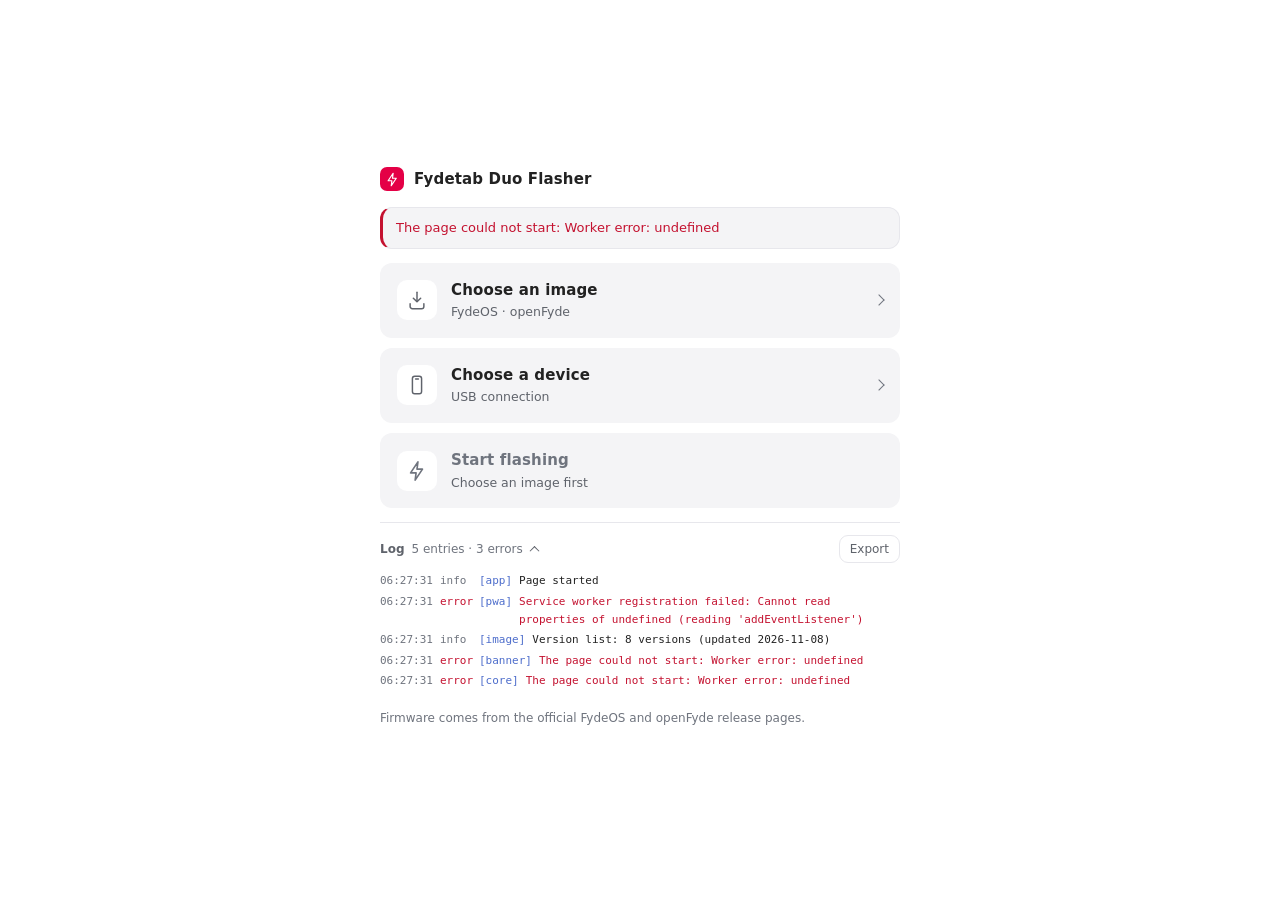
==== commit 6731ff46: "web/app: 增加 zh/en 双语，按浏览器语言自动匹配 页面每个用户可见字符串都搬到 web/app/locales/{zh,en}.js，语言由 navigator.languages 的顺" ====
--- a/web/app/index.html
+++ b/web/app/index.html
@@ -1,11 +1,14 @@
 <!doctype html>
-<html lang="zh-CN">
+<html lang="en">
   <head>
     <meta charset="utf-8" />
     <meta name="viewport" content="width=device-width, initial-scale=1" />
     <meta name="color-scheme" content="light dark" />
     <meta name="theme-color" content="#f4f4f6" />
-    <title>Fydetab Duo 刷写工具</title>
+    <!-- The title and every visible string below are replaced at startup by
+         i18n.js (navigator.languages → zh | en, anything else → en). The copy
+         here is the English fallback for a browser that blocks module scripts. -->
+    <title>Fydetab Duo Flasher</title>
     <link rel="manifest" href="./manifest.webmanifest" />
     <link rel="icon" href="./icons/icon-192.png" sizes="192x192" type="image/png" />
     <link rel="apple-touch-icon" href="./icons/icon-192.png" />
@@ -13,14 +16,14 @@
   </head>
   <body>
     <main class="stage">
-      <section class="flasher" aria-label="Fydetab Duo 刷写">
+      <section class="flasher" aria-label="Fydetab Duo flashing" data-i18n-aria-label="app.label">
         <header class="flasher-head">
           <span class="brand-mark" aria-hidden="true">
             <svg viewBox="0 0 24 24" width="15" height="15" fill="none" stroke="currentColor" stroke-width="1.9" stroke-linecap="round" stroke-linejoin="round">
               <path d="M13 2 5 14h6l-1 8 8-12h-6l1-8Z" />
             </svg>
           </span>
-          <h1>Fydetab Duo 刷写</h1>
+          <h1 data-i18n="app.heading">Fydetab Duo Flasher</h1>
         </header>
 
         <div id="banner" class="banner" role="status" hidden></div>
@@ -36,7 +39,7 @@
               </svg>
             </span>
             <span id="tile-image-body" class="tile-body">
-              <span id="tile-image-title" class="tile-title">选择系统</span>
+              <span id="tile-image-title" class="tile-title" data-i18n="tile.image">Choose an image</span>
               <span id="tile-image-sub" class="tile-sub">FydeOS · openFyde</span>
             </span>
           </button>
@@ -49,8 +52,8 @@
               </svg>
             </span>
             <span id="tile-device-body" class="tile-body">
-              <span id="tile-device-title" class="tile-title">选择设备</span>
-              <span id="tile-device-sub" class="tile-sub">USB 连接</span>
+              <span id="tile-device-title" class="tile-title" data-i18n="tile.device">Choose a device</span>
+              <span id="tile-device-sub" class="tile-sub" data-i18n="tile.deviceSub">USB connection</span>
             </span>
           </button>
 
@@ -61,8 +64,8 @@
               </svg>
             </span>
             <span class="tile-body">
-              <span id="tile-write-title" class="tile-title">开始刷写</span>
-              <span id="cta-hint" class="tile-sub">先选系统</span>
+              <span id="tile-write-title" class="tile-title" data-i18n="action.start">Start flashing</span>
+              <span id="cta-hint" class="tile-sub" data-i18n="cta.pickImage">Choose an image first</span>
             </span>
           </button>
         </div>
@@ -70,19 +73,19 @@
         <!-- progress -------------------------------------------------------- -->
         <div id="download-progress" class="progress" hidden>
           <div class="progress-row">
-            <span class="progress-label">下载</span>
+            <span class="progress-label" data-i18n="progress.download">Download</span>
             <span class="track"><span id="download-bar" class="fill"></span></span>
-            <button id="btn-download-cancel" class="btn ghost small" type="button">取消</button>
+            <button id="btn-download-cancel" class="btn ghost small" type="button" data-i18n="action.cancel">Cancel</button>
           </div>
           <div class="progress-row">
             <p id="download-text" class="progress-text"></p>
-            <a id="download-fallback" class="link" target="_blank" rel="noreferrer" hidden>浏览器下载</a>
+            <a id="download-fallback" class="link" target="_blank" rel="noreferrer" hidden data-i18n="action.browserDownload">Browser download</a>
           </div>
         </div>
 
         <div id="verify-progress" class="progress" hidden>
           <div class="progress-row">
-            <span class="progress-label">校验</span>
+            <span class="progress-label" data-i18n="progress.verify">Verify</span>
             <span class="track small"><span id="verify-bar" class="fill"></span></span>
           </div>
           <p id="verify-progress-text" class="progress-text"></p>
@@ -91,7 +94,7 @@
         <div id="write-progress" class="progress" hidden>
           <div class="progress-row">
             <span class="track"><span id="write-bar" class="fill"></span></span>
-            <button id="btn-cancel-write" class="btn ghost small" type="button" hidden>取消</button>
+            <button id="btn-cancel-write" class="btn ghost small" type="button" hidden data-i18n="action.cancel">Cancel</button>
           </div>
           <p id="write-progress-text" class="progress-text"></p>
         </div>
@@ -100,11 +103,11 @@
 
         <!-- reconnecting ---------------------------------------------------- -->
         <div id="reconnect" class="reconnect" hidden>
-          <p class="reconnect-title">设备已断开</p>
+          <p class="reconnect-title" data-i18n="reconnect.title">Device disconnected</p>
           <ol id="reconnect-steps"></ol>
           <div class="row-actions">
-            <button id="btn-reconnect-auth" class="btn secondary small" type="button">重新连接</button>
-            <button id="btn-reconnect-dismiss" class="btn ghost small" type="button">稍后</button>
+            <button id="btn-reconnect-auth" class="btn secondary small" type="button" data-i18n="action.reconnect">Reconnect</button>
+            <button id="btn-reconnect-dismiss" class="btn ghost small" type="button" data-i18n="action.later">Later</button>
           </div>
         </div>
 
@@ -115,20 +118,20 @@
           <div id="erase-row" class="erase-row" hidden>
             <p id="erase-title" class="erase-title"></p>
             <div class="erase-controls">
-              <select id="erase-mode" aria-label="没覆盖到的空间怎么处理">
-                <option value="none">保持原样</option>
-                <option value="fill">填 0xFF</option>
-                <option value="erase-lba">整段擦除</option>
+              <select id="erase-mode" aria-label="How to handle the space the image does not cover" data-i18n-aria-label="erase.ariaLabel">
+                <option value="none" data-i18n="erase.none">Leave as is</option>
+                <option value="fill" data-i18n="erase.fill">Fill with 0xFF</option>
+                <option value="erase-lba" data-i18n="erase.eraseLba">Erase the range</option>
               </select>
               <label class="check-inline">
                 <input id="chk-erase-confirm" type="checkbox" />
-                <span>就按这个处理</span>
+                <span data-i18n="erase.confirm">Handle it that way</span>
               </label>
             </div>
           </div>
 
           <div id="write-failure" class="failure" hidden>
-            <strong id="write-failure-title">刷写失败</strong>
+            <strong id="write-failure-title" data-i18n="write.failed">Write failed</strong>
             <p id="write-failure-detail"></p>
             <ol id="write-failure-steps"></ol>
           </div>
@@ -137,25 +140,25 @@
         <!-- log ------------------------------------------------------------- -->
         <section class="log" aria-labelledby="h-log">
           <div class="log-head">
-            <button id="btn-toggle-log" class="log-toggle" type="button" aria-expanded="false" aria-label="展开日志">
-              <h2 id="h-log">日志</h2>
+            <button id="btn-toggle-log" class="log-toggle" type="button" aria-expanded="false" aria-label="Expand log" data-i18n-aria-label="log.expand">
+              <h2 id="h-log" data-i18n="log.title">Log</h2>
               <span id="log-count" class="log-count"></span>
             </button>
             <span class="spacer"></span>
-            <button id="btn-export-log" class="btn ghost small" type="button" hidden>导出</button>
+            <button id="btn-export-log" class="btn ghost small" type="button" hidden data-i18n="action.export">Export</button>
           </div>
           <div id="log-body" class="log-body" hidden>
             <ol id="log-lines" class="log-lines" aria-live="polite"></ol>
-            <p id="log-empty" class="muted">还没有记录。</p>
+            <p id="log-empty" class="muted" data-i18n="log.empty">Nothing logged yet.</p>
           </div>
         </section>
       </section>
 
       <footer class="page-foot">
-        <p>固件来自 FydeOS 与 openFyde 官方发布页。</p>
+        <p data-i18n="footer.source">Firmware comes from the official FydeOS and openFyde release pages.</p>
         <p class="foot-actions">
-          <button id="btn-install" class="btn ghost small" type="button" hidden>安装到桌面</button>
-          <button id="btn-reload-app" class="btn ghost small" type="button" hidden>刷新页面</button>
+          <button id="btn-install" class="btn ghost small" type="button" hidden data-i18n="action.install">Install</button>
+          <button id="btn-reload-app" class="btn ghost small" type="button" hidden data-i18n="action.reload">Reload</button>
           <span id="install-note" class="note"></span>
         </p>
       </footer>
@@ -164,26 +167,26 @@
     <!-- 1 · image --------------------------------------------------------- -->
     <dialog id="image-dialog" class="dialog">
       <div class="dialog-head">
-        <h2>选择系统</h2>
-        <button id="btn-close-image" class="btn ghost small" type="button">关闭</button>
+        <h2 data-i18n="dialog.imageTitle">Choose an image</h2>
+        <button id="btn-close-image" class="btn ghost small" type="button" data-i18n="action.close">Close</button>
       </div>
       <div class="dialog-body">
         <div id="image-choices" class="choices">
-          <p class="muted">正在读取版本…</p>
+          <p class="muted" data-i18n="dialog.readingVersions">Reading versions…</p>
         </div>
         <ul id="version-list" class="versions"></ul>
       </div>
       <div class="dialog-foot">
-        <button id="btn-pick-image" class="btn secondary small" type="button">选择本地文件</button>
-        <span class="note">也可以把镜像文件直接拖到页面上</span>
+        <button id="btn-pick-image" class="btn secondary small" type="button" data-i18n="action.pickLocal">Choose a local file</button>
+        <span class="note" data-i18n="dialog.dropHint">You can also drag an image file onto the page</span>
       </div>
     </dialog>
 
     <!-- 2 · device -------------------------------------------------------- -->
     <dialog id="device-dialog" class="dialog">
       <div class="dialog-head">
-        <h2>选择设备</h2>
-        <button id="btn-close-device" class="btn ghost small" type="button">关闭</button>
+        <h2 data-i18n="dialog.deviceTitle">Choose a device</h2>
+        <button id="btn-close-device" class="btn ghost small" type="button" data-i18n="action.close">Close</button>
       </div>
       <div class="dialog-body">
         <ul id="devices" class="devices"></ul>
@@ -197,14 +200,14 @@
             </svg>
           </span>
           <span class="target-text">
-            <span class="target-title">连接设备</span>
-            <span class="target-sub">用 USB 线把 Fydetab Duo 接到电脑</span>
+            <span class="target-title" data-i18n="dialog.connectTitle">Connect a device</span>
+            <span class="target-sub" data-i18n="dialog.connectSub">Plug the Fydetab Duo into this computer with a USB cable</span>
           </span>
         </button>
       </div>
       <div class="dialog-foot">
-        <button id="btn-refresh" class="btn secondary small" type="button">刷新</button>
-        <span class="note">刷写会清除设备上的原有系统</span>
+        <button id="btn-refresh" class="btn secondary small" type="button" data-i18n="action.refresh">Refresh</button>
+        <span class="note" data-i18n="dialog.wipeNote">Flashing erases the system already on the device</span>
       </div>
     </dialog>
 
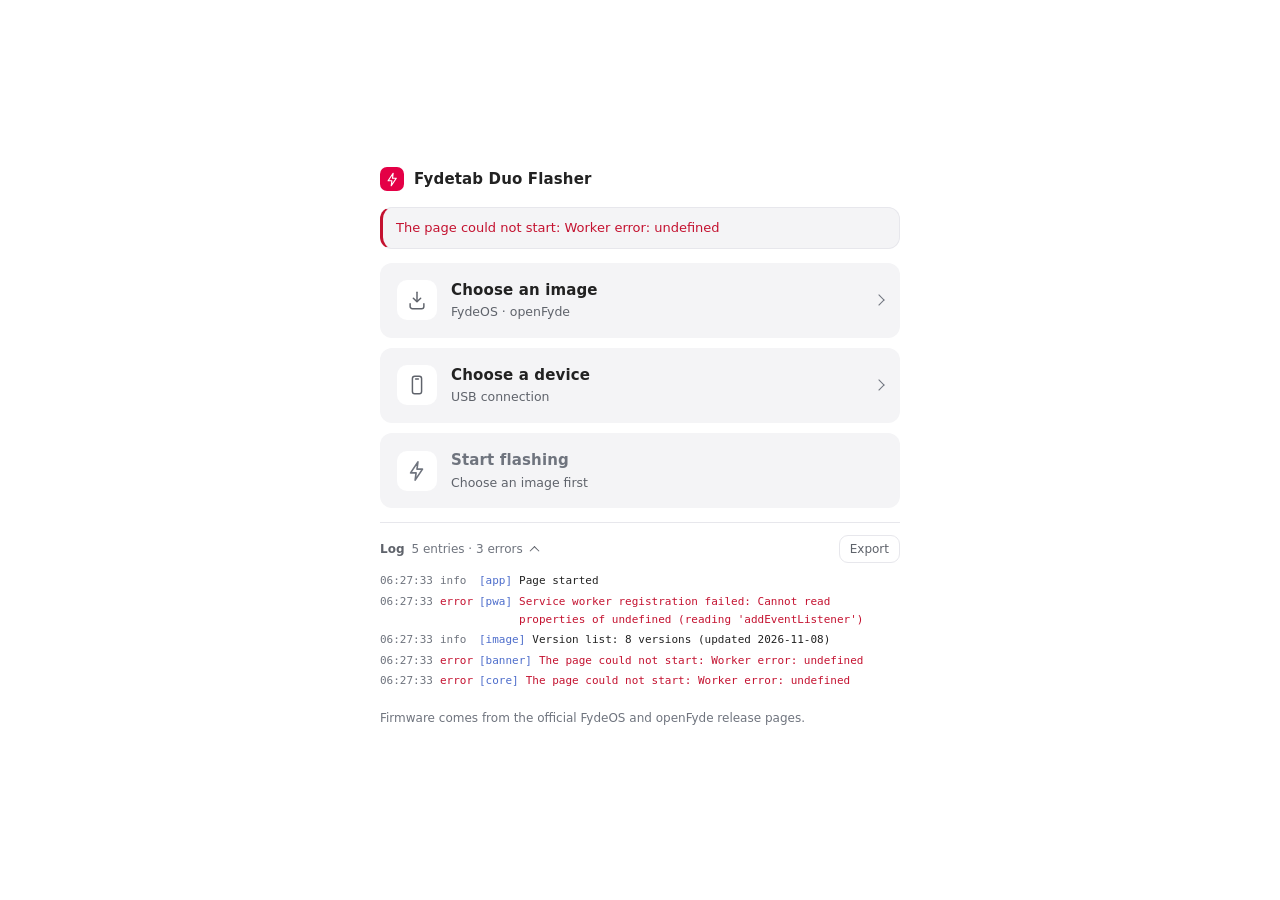
==== commit f44c3cf4: "web/app: 选系统改成浏览器导航式下载 + 常驻提示手动选镜像 跨域镜像站不带 CORS 头，页面内 fetch 拿不到字节，之前那套 probeCors / showSaveFilePicke" ====
--- a/web/app/index.html
+++ b/web/app/index.html
@@ -67,20 +67,17 @@
               <span id="tile-write-title" class="tile-title" data-i18n="action.start">Start flashing</span>
               <span id="cta-hint" class="tile-sub" data-i18n="cta.pickImage">Choose an image first</span>
             </span>
+            <span id="write-image-chip" class="tile-chip" hidden></span>
           </button>
         </div>
 
-        <!-- progress -------------------------------------------------------- -->
-        <div id="download-progress" class="progress" hidden>
-          <div class="progress-row">
-            <span class="progress-label" data-i18n="progress.download">Download</span>
-            <span class="track"><span id="download-bar" class="fill"></span></span>
-            <button id="btn-download-cancel" class="btn ghost small" type="button" data-i18n="action.cancel">Cancel</button>
-          </div>
-          <div class="progress-row">
-            <p id="download-text" class="progress-text"></p>
-            <a id="download-fallback" class="link" target="_blank" rel="noreferrer" hidden data-i18n="action.browserDownload">Browser download</a>
-          </div>
+        <!-- waiting on the browser's own download ---------------------------- -->
+        <div id="download-hint" class="hint" hidden>
+          <p id="download-hint-text" class="hint-text" role="status">
+            <span id="download-hint-title" class="hint-title"></span>
+            <span class="hint-body" data-i18n="download.hintBody">Wait for the browser to finish downloading, then choose the image manually.</span>
+          </p>
+          <button id="btn-hint-pick" class="btn secondary small" type="button" data-i18n="download.hintPick">Choose the image</button>
         </div>
 
         <div id="verify-progress" class="progress" hidden>
@@ -98,8 +95,6 @@
           </div>
           <p id="write-progress-text" class="progress-text"></p>
         </div>
-
-        <p id="fsa-note" class="note"></p>
 
         <!-- reconnecting ---------------------------------------------------- -->
         <div id="reconnect" class="reconnect" hidden>
--- a/web/app/styles.css
+++ b/web/app/styles.css
@@ -217,6 +217,34 @@
   white-space: nowrap;
 }
 
+/* The system picked in ① stays on screen in ③, so "what am I about to
+   overwrite" never needs the system dialog reopened to answer. */
+.tile-chip {
+  flex: none;
+  max-width: 42%;
+  padding: 3px 9px;
+  border-radius: 999px;
+  border: 1px solid var(--outline-strong);
+  background: var(--surface);
+  color: var(--text-2);
+  font-size: 11.5px;
+  line-height: 1.35;
+  overflow: hidden;
+  text-overflow: ellipsis;
+  white-space: nowrap;
+}
+
+.tile-flash[data-state="running"] .tile-chip,
+.tile-flash[data-state="done"] .tile-chip {
+  border-color: rgba(255, 255, 255, 0.42);
+  background: rgba(255, 255, 255, 0.14);
+  color: #fff;
+}
+
+@media (max-width: 560px) {
+  .tile-chip { max-width: 36%; }
+}
+
 /* The flash tile is the only place the brand red appears. */
 #btn-image::after,
 #btn-device::after {
@@ -301,7 +329,25 @@
 
 .btn:disabled { opacity: 0.45; cursor: not-allowed; }
 
-.link { font-size: 12px; }
+/* ------------------------------------------------------------------- hint */
+
+/* A standing note, not a toast: it stays until the user picks the file the
+   browser downloaded. It never covers the tiles — ① stays usable above. */
+.hint {
+  display: flex;
+  align-items: center;
+  gap: 12px;
+  padding: 11px 12px;
+  border: 1px solid color-mix(in srgb, var(--info) 32%, var(--outline));
+  border-radius: var(--r-md);
+  background: color-mix(in srgb, var(--info) 6%, var(--surface));
+}
+
+.hint-text { display: flex; flex-direction: column; gap: 2px; min-width: 0; flex: 1; }
+.hint-title { font-size: 13px; font-weight: 600; overflow-wrap: anywhere; }
+.hint-body { font-size: 12px; color: var(--text-2); }
+
+.hint .btn { flex: none; }
 
 /* ----------------------------------------------------------------- banner */
 
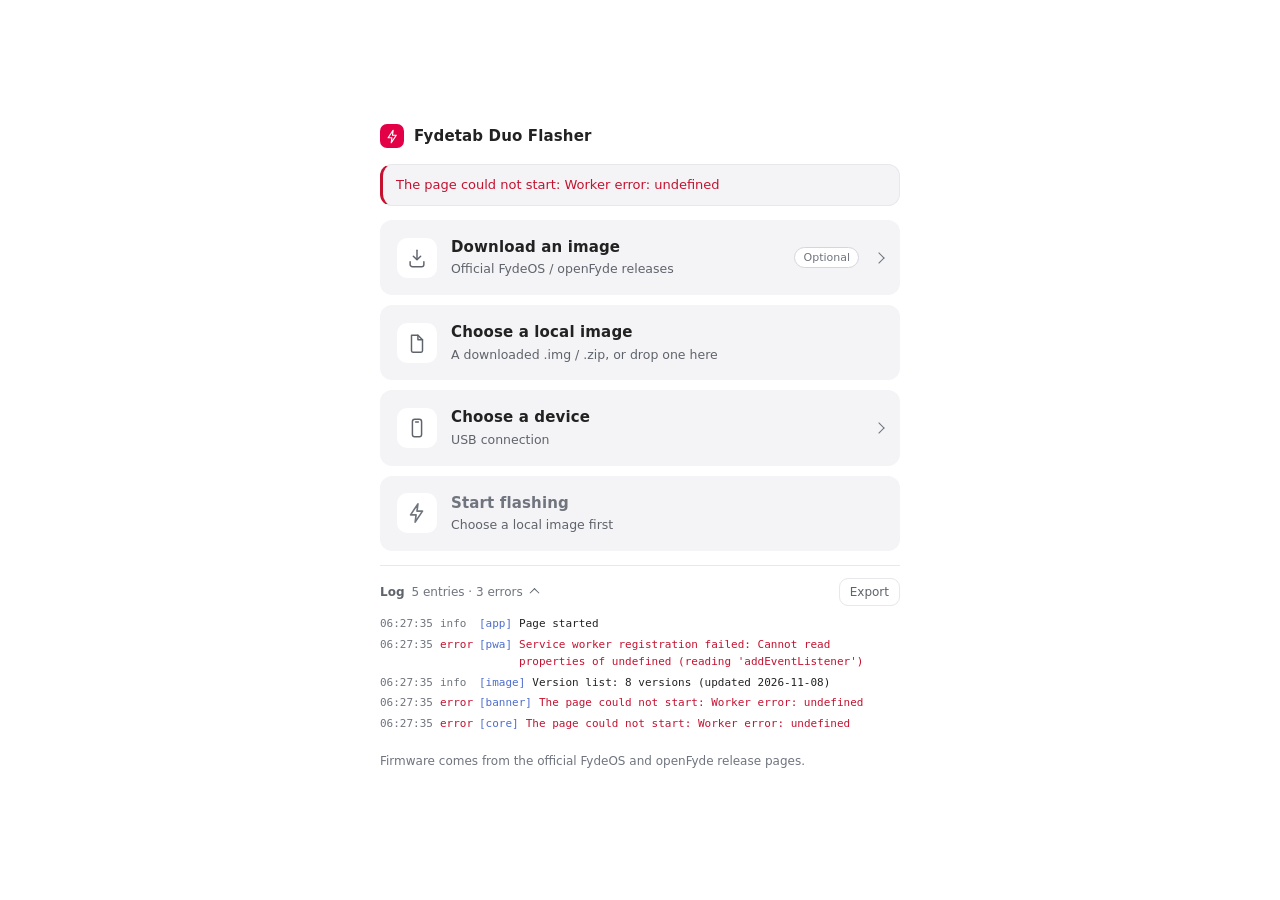
==== commit da47fa29: "web/app: 把镜像拆成「下载（可选）」与「选择本地镜像」两步 Co-authored-by: multica-agent <github@multica.ai>" ====
--- a/web/app/index.html
+++ b/web/app/index.html
@@ -28,9 +28,11 @@
 
         <div id="banner" class="banner" role="status" hidden></div>
 
-        <!-- the three moves, the way Etcher lays them out -------------------- -->
+        <!-- the four moves, the way Etcher lays them out --------------------- -->
+        <!-- ① download is a side errand: it only hands a URL to the browser's
+             own downloader, so it never has to be done before ②. -->
         <div class="tiles">
-          <button id="btn-image" class="tile" type="button" aria-haspopup="dialog">
+          <button id="btn-download" class="tile" type="button" aria-haspopup="dialog">
             <span class="tile-icon" aria-hidden="true">
               <svg viewBox="0 0 24 24" width="22" height="22" fill="none" stroke="currentColor" stroke-width="1.6" stroke-linecap="round" stroke-linejoin="round">
                 <path d="M12 3.5v10" />
@@ -38,9 +40,23 @@
                 <path d="M4.5 16v3A2.5 2.5 0 0 0 7 21.5h10a2.5 2.5 0 0 0 2.5-2.5v-3" />
               </svg>
             </span>
+            <span id="tile-download-body" class="tile-body">
+              <span id="tile-download-title" class="tile-title" data-i18n="tile.download">Download an image</span>
+              <span id="tile-download-sub" class="tile-sub" data-i18n="tile.downloadSub">Official FydeOS / openFyde releases</span>
+            </span>
+            <span id="tile-download-tag" class="tile-tag" data-i18n="tile.downloadOptional">Optional</span>
+          </button>
+
+          <button id="btn-image" class="tile" type="button">
+            <span class="tile-icon" aria-hidden="true">
+              <svg viewBox="0 0 24 24" width="22" height="22" fill="none" stroke="currentColor" stroke-width="1.6" stroke-linecap="round" stroke-linejoin="round">
+                <path d="M6 3.5h7l5 5v12a1.5 1.5 0 0 1-1.5 1.5h-9A1.5 1.5 0 0 1 6 20.5v-17Z" />
+                <path d="M13 3.5v5h5" />
+              </svg>
+            </span>
             <span id="tile-image-body" class="tile-body">
-              <span id="tile-image-title" class="tile-title" data-i18n="tile.image">Choose an image</span>
-              <span id="tile-image-sub" class="tile-sub">FydeOS · openFyde</span>
+              <span id="tile-image-title" class="tile-title" data-i18n="tile.image">Choose a local image</span>
+              <span id="tile-image-sub" class="tile-sub" data-i18n="tile.imageSub">A downloaded .img / .zip</span>
             </span>
           </button>
 
@@ -69,15 +85,6 @@
             </span>
             <span id="write-image-chip" class="tile-chip" hidden></span>
           </button>
-        </div>
-
-        <!-- waiting on the browser's own download ---------------------------- -->
-        <div id="download-hint" class="hint" hidden>
-          <p id="download-hint-text" class="hint-text" role="status">
-            <span id="download-hint-title" class="hint-title"></span>
-            <span class="hint-body" data-i18n="download.hintBody">Wait for the browser to finish downloading, then choose the image manually.</span>
-          </p>
-          <button id="btn-hint-pick" class="btn secondary small" type="button" data-i18n="download.hintPick">Choose the image</button>
         </div>
 
         <div id="verify-progress" class="progress" hidden>
@@ -159,11 +166,11 @@
       </footer>
     </main>
 
-    <!-- 1 · image --------------------------------------------------------- -->
-    <dialog id="image-dialog" class="dialog">
+    <!-- 1 · download (optional) ------------------------------------------- -->
+    <dialog id="download-dialog" class="dialog">
       <div class="dialog-head">
-        <h2 data-i18n="dialog.imageTitle">Choose an image</h2>
-        <button id="btn-close-image" class="btn ghost small" type="button" data-i18n="action.close">Close</button>
+        <h2 data-i18n="dialog.downloadTitle">Download an image (optional)</h2>
+        <button id="btn-close-download" class="btn ghost small" type="button" data-i18n="action.close">Close</button>
       </div>
       <div class="dialog-body">
         <div id="image-choices" class="choices">
@@ -172,12 +179,11 @@
         <ul id="version-list" class="versions"></ul>
       </div>
       <div class="dialog-foot">
-        <button id="btn-pick-image" class="btn secondary small" type="button" data-i18n="action.pickLocal">Choose a local file</button>
-        <span class="note" data-i18n="dialog.dropHint">You can also drag an image file onto the page</span>
+        <span class="note" data-i18n="dialog.downloadNote">Clicking a release hands the file to the browser. When it finishes, choose it back with “Choose a local image”.</span>
       </div>
     </dialog>
 
-    <!-- 2 · device -------------------------------------------------------- -->
+    <!-- 3 · device -------------------------------------------------------- -->
     <dialog id="device-dialog" class="dialog">
       <div class="dialog-head">
         <h2 data-i18n="dialog.deviceTitle">Choose a device</h2>
--- a/web/app/styles.css
+++ b/web/app/styles.css
@@ -245,8 +245,28 @@
   .tile-chip { max-width: 36%; }
 }
 
+/* ① is a side errand, so its tile says so instead of looking like a step the
+   user forgot. A quiet outline pill, never the brand red. */
+.tile-tag {
+  flex: none;
+  padding: 2px 8px;
+  border-radius: 999px;
+  border: 1px solid var(--outline-strong);
+  background: var(--surface);
+  color: var(--text-3);
+  font-size: 11px;
+  line-height: 1.4;
+  white-space: nowrap;
+}
+
+/* On a narrow phone the pill only tightens up: it is the one cue that ① can be
+   skipped, so dropping it at a breakpoint would hide exactly the wrong word. */
+@media (max-width: 420px) {
+  .tile-tag { padding: 1px 6px; font-size: 10.5px; }
+}
+
 /* The flash tile is the only place the brand red appears. */
-#btn-image::after,
+#btn-download::after,
 #btn-device::after {
   content: "";
   width: 7px;
@@ -329,26 +349,6 @@
 
 .btn:disabled { opacity: 0.45; cursor: not-allowed; }
 
-/* ------------------------------------------------------------------- hint */
-
-/* A standing note, not a toast: it stays until the user picks the file the
-   browser downloaded. It never covers the tiles — ① stays usable above. */
-.hint {
-  display: flex;
-  align-items: center;
-  gap: 12px;
-  padding: 11px 12px;
-  border: 1px solid color-mix(in srgb, var(--info) 32%, var(--outline));
-  border-radius: var(--r-md);
-  background: color-mix(in srgb, var(--info) 6%, var(--surface));
-}
-
-.hint-text { display: flex; flex-direction: column; gap: 2px; min-width: 0; flex: 1; }
-.hint-title { font-size: 13px; font-weight: 600; overflow-wrap: anywhere; }
-.hint-body { font-size: 12px; color: var(--text-2); }
-
-.hint .btn { flex: none; }
-
 /* ----------------------------------------------------------------- banner */
 
 .banner {
